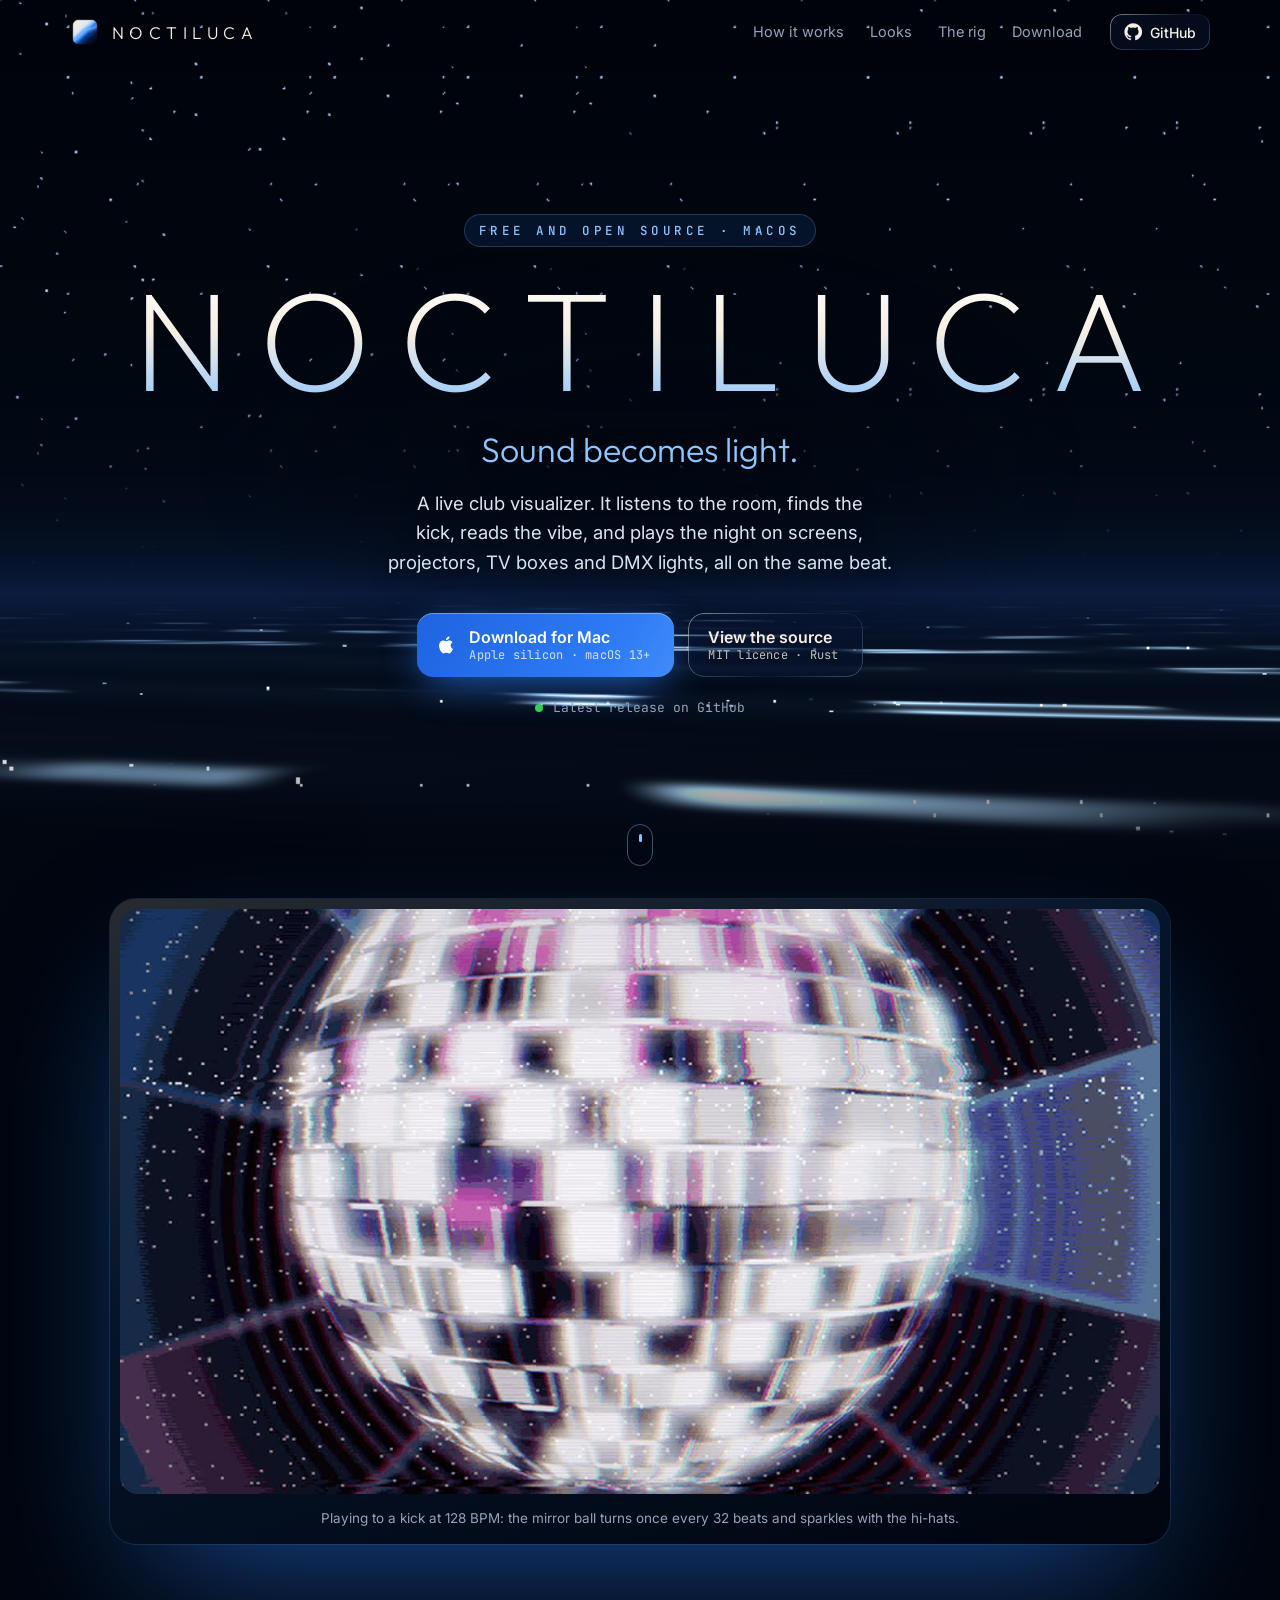
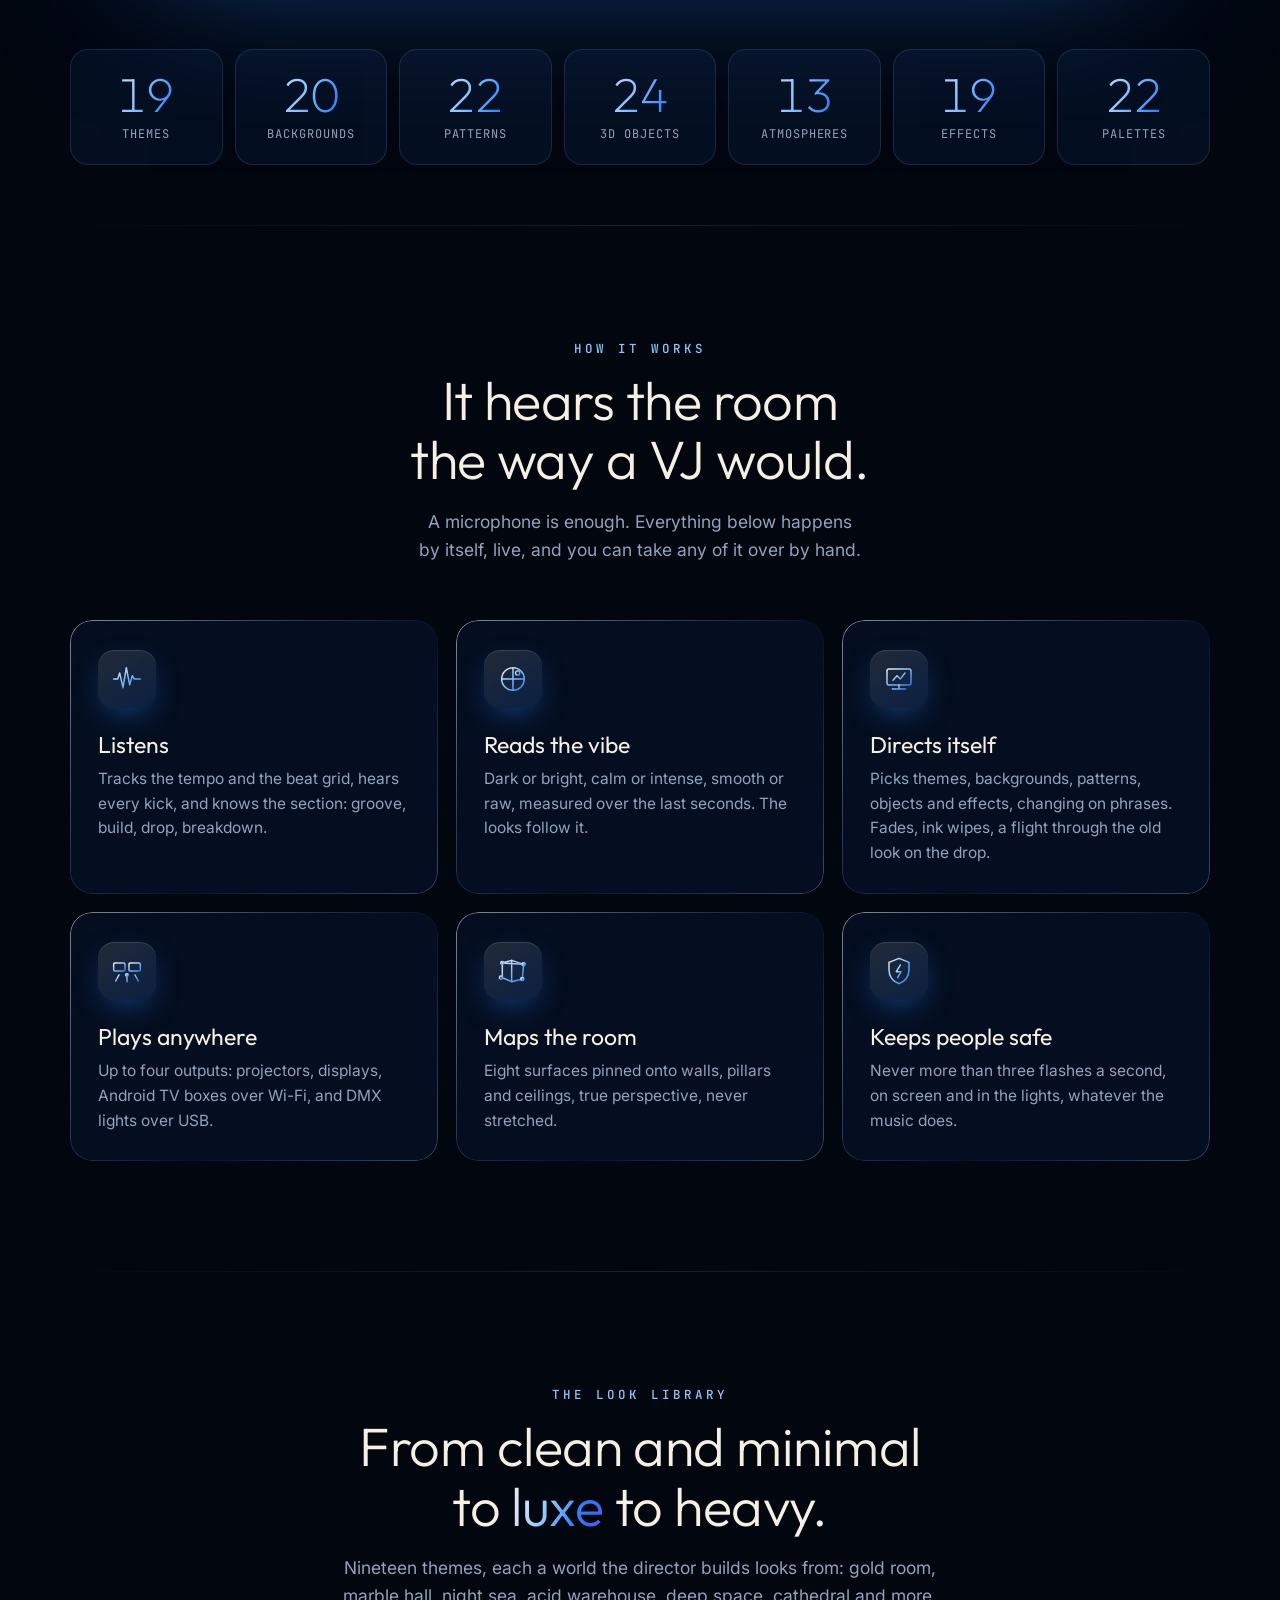
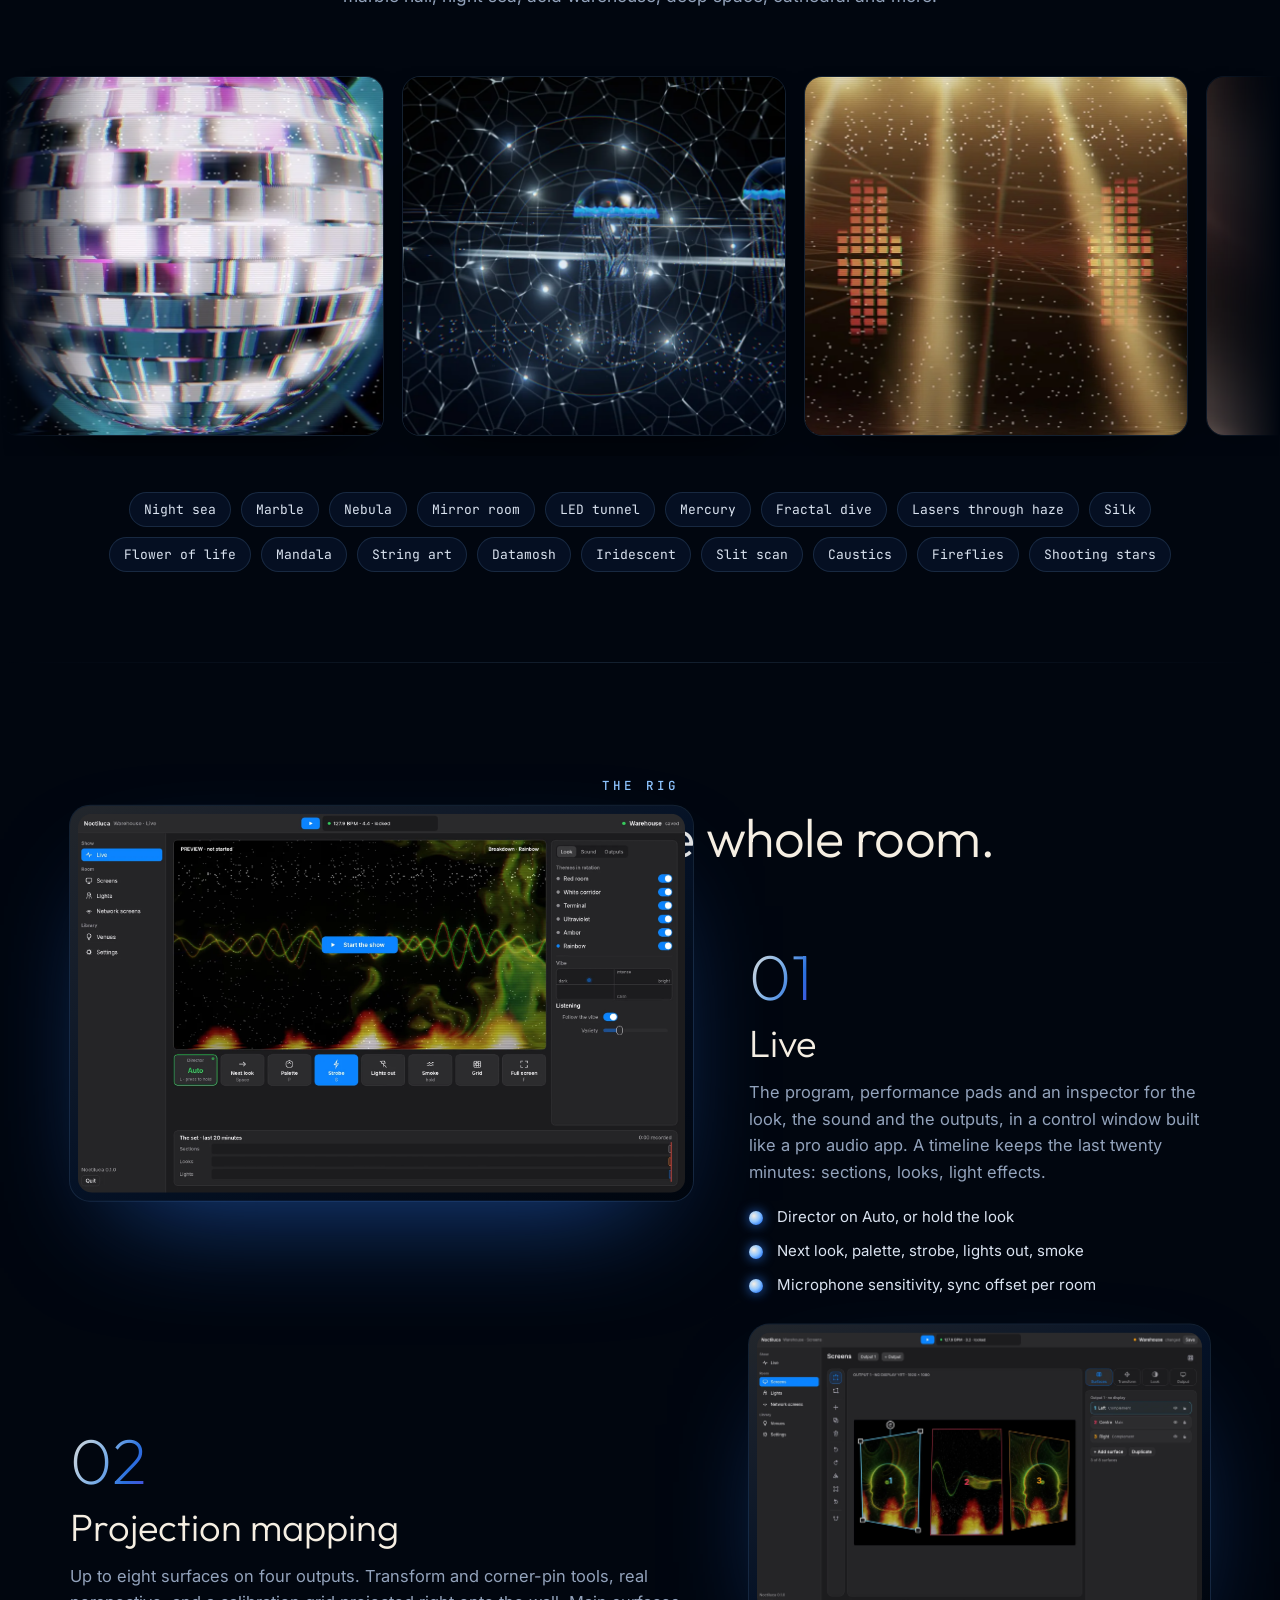
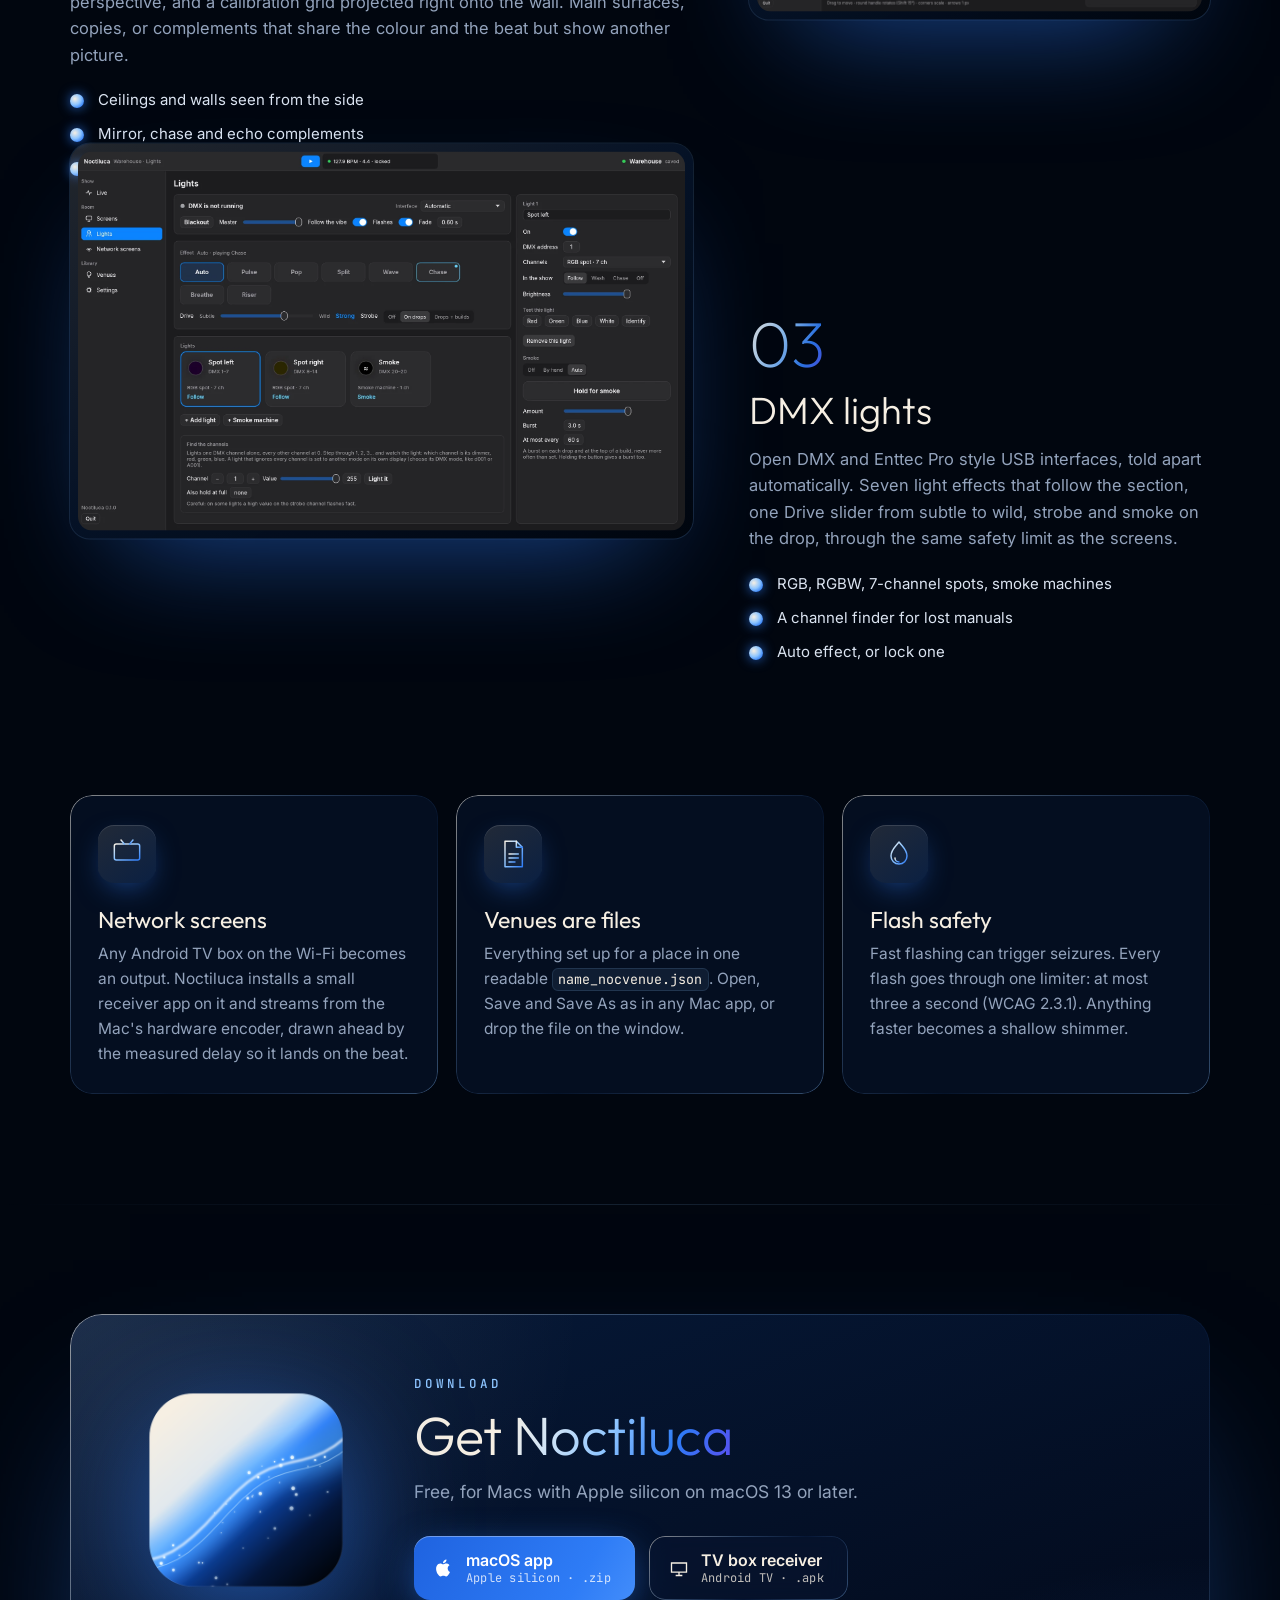
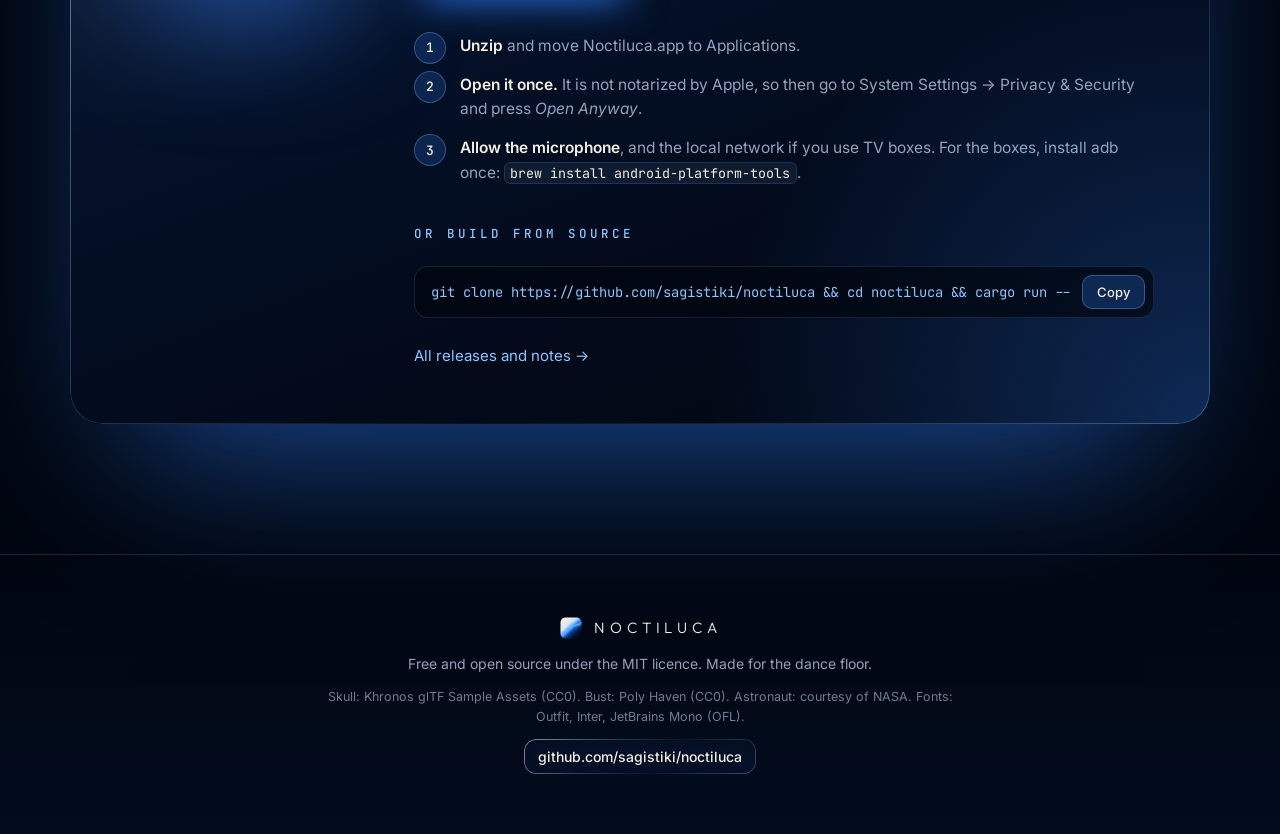
==== site/index.html @ 06d35503 "The website: sagistiki.github.io/noctiluca A one-page site in site/, published to GitHub Pages by a " ====
<!doctype html>
<html lang="en">
<head>
<meta charset="utf-8">
<meta name="viewport" content="width=device-width, initial-scale=1, viewport-fit=cover">
<title>Noctiluca · a live club visualizer for macOS</title>
<meta name="description" content="Noctiluca listens to the room, finds the kick, reads the vibe and plays the night on screens, projectors, Android TV boxes and DMX lights, in sync. Free and open source for macOS.">
<meta name="theme-color" content="#01060F">
<meta property="og:title" content="Noctiluca · Sound becomes light">
<meta property="og:description" content="A live club visualizer for macOS: screens, projectors, TV boxes and DMX lights, in sync with the music. Free and open source.">
<meta property="og:image" content="https://sagistiki.github.io/noctiluca/assets/img/og.jpg">
<meta property="og:type" content="website">
<meta name="twitter:card" content="summary_large_image">
<link rel="icon" type="image/png" sizes="32x32" href="assets/img/icon-32.png">
<link rel="apple-touch-icon" href="assets/img/icon-180.png">
<link rel="preconnect" href="https://fonts.googleapis.com">
<link rel="preconnect" href="https://fonts.gstatic.com" crossorigin>
<link rel="stylesheet" href="https://fonts.googleapis.com/css2?family=Outfit:wght@200;300;400;500&family=Inter:wght@400;500;600&family=JetBrains+Mono:wght@400;500&display=swap">
<link rel="stylesheet" href="style.css">
<script>document.documentElement.classList.add('js')</script>
</head>
<body>

<svg width="0" height="0" style="position:absolute" aria-hidden="true">
  <defs>
    <linearGradient id="ig" x1="0" y1="0" x2="1" y2="1">
      <stop offset="0" stop-color="#F6EFE3"/>
      <stop offset=".45" stop-color="#8EC5FF"/>
      <stop offset="1" stop-color="#2E7CF6"/>
    </linearGradient>
  </defs>
</svg>

<div class="progress" aria-hidden="true"><span></span></div>

<header class="nav">
  <div class="nav-in">
    <a class="brand" href="#top" aria-label="Noctiluca, back to top">
      <img src="assets/img/icon-180.png" alt="" width="30" height="30">
      <span>NOCTILUCA</span>
    </a>
    <nav class="links" aria-label="Sections">
      <a href="#listens">How it works</a>
      <a href="#looks">Looks</a>
      <a href="#rig">The rig</a>
      <a href="#download">Download</a>
    </nav>
    <a class="btn btn-ghost btn-sm gh" href="https://github.com/sagistiki/noctiluca" rel="noopener">
      <svg viewBox="0 0 24 24" width="18" height="18" aria-hidden="true"><path fill="currentColor" d="M12 .5a11.5 11.5 0 0 0-3.64 22.41c.58.1.79-.25.79-.56v-2c-3.2.7-3.88-1.37-3.88-1.37-.53-1.33-1.28-1.69-1.28-1.69-1.05-.71.08-.7.08-.7 1.16.08 1.77 1.19 1.77 1.19 1.03 1.77 2.7 1.26 3.36.96.1-.75.4-1.26.73-1.55-2.55-.29-5.24-1.28-5.24-5.69 0-1.26.45-2.29 1.19-3.09-.12-.29-.52-1.46.11-3.05 0 0 .97-.31 3.17 1.18a11 11 0 0 1 5.77 0c2.2-1.49 3.17-1.18 3.17-1.18.63 1.59.23 2.76.11 3.05.74.8 1.19 1.83 1.19 3.09 0 4.42-2.69 5.39-5.26 5.68.41.36.78 1.06.78 2.14v3.17c0 .31.21.67.8.56A11.5 11.5 0 0 0 12 .5Z"/></svg>
      <span>GitHub</span>
      <span class="stars" data-stars hidden></span>
    </a>
  </div>
</header>

<main id="top">

  <!-- Hero: the night sea, drawn live -->
  <section class="hero">
    <canvas class="sea" aria-hidden="true"></canvas>
    <div class="hero-glow" aria-hidden="true"></div>
    <div class="wrap hero-in">
      <p class="eyebrow" data-reveal>Free and open source · macOS</p>
      <h1 class="wordmark" data-reveal style="--d:.08s">NOCTILUCA</h1>
      <p class="tagline" data-reveal style="--d:.16s">Sound becomes light.</p>
      <p class="lede" data-reveal style="--d:.24s">A live club visualizer. It listens to the room, finds the kick, reads the vibe, and plays the night on screens, projectors, TV boxes and DMX lights, all on the same beat.</p>
      <div class="cta" data-reveal style="--d:.32s">
        <a class="btn btn-primary btn-lg" data-asset="macos" href="https://github.com/sagistiki/noctiluca/releases/latest">
          <svg viewBox="0 0 24 24" width="20" height="20" aria-hidden="true"><path fill="currentColor" d="M16.4 12.6c0-2.6 2.1-3.8 2.2-3.9-1.2-1.8-3.1-2-3.7-2-1.6-.2-3.1.9-3.9.9s-2.1-.9-3.4-.9c-1.7 0-3.3 1-4.2 2.6-1.8 3.1-.5 7.7 1.3 10.2.9 1.2 1.9 2.6 3.2 2.6 1.3-.1 1.8-.8 3.3-.8s2 .8 3.4.8c1.4 0 2.3-1.3 3.1-2.5 1-1.4 1.4-2.8 1.4-2.9 0 0-2.7-1-2.7-4.1ZM13.9 4.9c.7-.9 1.2-2 1-3.2-1 0-2.3.7-3 1.5-.7.8-1.2 2-1.1 3.1 1.2.1 2.3-.6 3.1-1.4Z"/></svg>
          <span class="btn-text"><b>Download for Mac</b><small data-asset-meta="macos">Apple silicon · macOS 13+</small></span>
        </a>
        <a class="btn btn-ghost btn-lg" href="https://github.com/sagistiki/noctiluca" rel="noopener">
          <span class="btn-text"><b>View the source</b><small>MIT licence · Rust</small></span>
        </a>
      </div>
      <p class="release-line" data-reveal style="--d:.4s"><span class="dot"></span><span data-release>Latest release</span></p>
    </div>
    <a class="scroll-cue" href="#show" aria-label="Scroll down"><span></span></a>
  </section>

  <!-- The show, playing -->
  <section id="show" class="showcase">
    <div class="wrap">
      <figure class="screen" data-reveal data-parallax="-0.04">
        <video src="assets/video/show.mp4" poster="assets/video/show-poster.jpg" autoplay muted loop playsinline preload="metadata" aria-label="Noctiluca playing: a mirror ball turning to the music"></video>
        <figcaption>Playing to a kick at 128 BPM: the mirror ball turns once every 32 beats and sparkles with the hi-hats.</figcaption>
      </figure>
      <ul class="stats" aria-label="The look library">
        <li data-reveal><b data-count="19">19</b><span>themes</span></li>
        <li data-reveal style="--d:.05s"><b data-count="20">20</b><span>backgrounds</span></li>
        <li data-reveal style="--d:.1s"><b data-count="22">22</b><span>patterns</span></li>
        <li data-reveal style="--d:.15s"><b data-count="24">24</b><span>3D objects</span></li>
        <li data-reveal style="--d:.2s"><b data-count="13">13</b><span>atmospheres</span></li>
        <li data-reveal style="--d:.25s"><b data-count="19">19</b><span>effects</span></li>
        <li data-reveal style="--d:.3s"><b data-count="22">22</b><span>palettes</span></li>
      </ul>
    </div>
  </section>

  <!-- How it works -->
  <section id="listens" class="section">
    <div class="wrap">
      <header class="head" data-reveal>
        <p class="kicker">How it works</p>
        <h2>It hears the room the way a VJ would.</h2>
        <p class="sub">A microphone is enough. Everything below happens by itself, live, and you can take any of it over by hand.</p>
      </header>
      <div class="cards">
        <article class="card" data-reveal>
          <div class="ic"><svg viewBox="0 0 48 48" aria-hidden="true"><path d="M4 24h6l3-9 5 22 5-30 5 26 4-14 3 5h9"/></svg></div>
          <h3>Listens</h3>
          <p>Tracks the tempo and the beat grid, hears every kick, and knows the section: groove, build, drop, breakdown.</p>
        </article>
        <article class="card" data-reveal style="--d:.06s">
          <div class="ic"><svg viewBox="0 0 48 48" aria-hidden="true"><circle cx="24" cy="24" r="17"/><path d="M24 7v34M7 24h34"/><circle cx="31" cy="15" r="3.2"/></svg></div>
          <h3>Reads the vibe</h3>
          <p>Dark or bright, calm or intense, smooth or raw, measured over the last seconds. The looks follow it.</p>
        </article>
        <article class="card" data-reveal style="--d:.12s">
          <div class="ic"><svg viewBox="0 0 48 48" aria-hidden="true"><rect x="6" y="9" width="36" height="24" rx="3"/><path d="M14 39h20M24 33v6"/><path d="M15 26l6-7 5 5 7-9"/></svg></div>
          <h3>Directs itself</h3>
          <p>Picks themes, backgrounds, patterns, objects and effects, changing on phrases. Fades, ink wipes, a flight through the old look on the drop.</p>
        </article>
        <article class="card" data-reveal style="--d:.18s">
          <div class="ic"><svg viewBox="0 0 48 48" aria-hidden="true"><rect x="4" y="12" width="17" height="12" rx="2"/><rect x="27" y="12" width="17" height="12" rx="2"/><path d="M12 30l-5 9M36 30l5 9M24 30v10"/><circle cx="24" cy="30" r="2"/></svg></div>
          <h3>Plays anywhere</h3>
          <p>Up to four outputs: projectors, displays, Android TV boxes over Wi-Fi, and DMX lights over USB.</p>
        </article>
        <article class="card" data-reveal style="--d:.24s">
          <div class="ic"><svg viewBox="0 0 48 48" aria-hidden="true"><path d="M8 12l14-4 18 6-2 22-16 4-14-6z"/><path d="M22 8l0 32M8 12l30 2"/><circle cx="8" cy="12" r="2.4"/><circle cx="40" cy="14" r="2.4"/><circle cx="38" cy="36" r="2.4"/><circle cx="6" cy="34" r="2.4"/></svg></div>
          <h3>Maps the room</h3>
          <p>Eight surfaces pinned onto walls, pillars and ceilings, true perspective, never stretched.</p>
        </article>
        <article class="card" data-reveal style="--d:.3s">
          <div class="ic"><svg viewBox="0 0 48 48" aria-hidden="true"><path d="M24 5l15 6v11c0 10-6.5 17.5-15 21-8.5-3.5-15-11-15-21V11z"/><path d="M26 15l-6 10h7l-5 9"/></svg></div>
          <h3>Keeps people safe</h3>
          <p>Never more than three flashes a second, on screen and in the lights, whatever the music does.</p>
        </article>
      </div>
    </div>
  </section>

  <!-- Looks -->
  <section id="looks" class="section looks">
    <div class="wrap">
      <header class="head" data-reveal>
        <p class="kicker">The look library</p>
        <h2>From clean and minimal to <span class="grad">luxe</span> to heavy.</h2>
        <p class="sub">Nineteen themes, each a world the director builds looks from: gold room, marble hall, night sea, acid warehouse, deep space, cathedral and more.</p>
      </header>
    </div>
    <div class="marquee" aria-label="Looks from the show">
      <div class="track">
        <img src="assets/img/look1.webp" alt="A chrome mirror ball in a cyan tunnel" loading="lazy" width="640" height="360">
        <img src="assets/img/obj-jellyfish.webp" alt="Glass jellyfish over a glowing night sea" loading="lazy" width="640" height="360">
        <img src="assets/img/look2.webp" alt="Amber beams over a laser grid" loading="lazy" width="640" height="360">
        <img src="assets/img/obj-rose.webp" alt="A chrome rose on silk" loading="lazy" width="640" height="360">
        <img src="assets/img/look5.webp" alt="A violet corridor in a lightning storm" loading="lazy" width="640" height="360">
        <img src="assets/img/obj-bust.webp" alt="A classical bust on black marble" loading="lazy" width="640" height="360">
        <img src="assets/img/look3.webp" alt="Red shards in liquid" loading="lazy" width="640" height="360">
        <img src="assets/img/obj-diamond.webp" alt="Diamonds orbiting a large one" loading="lazy" width="640" height="360">
        <img src="assets/img/look6.webp" alt="A golden knot over fire" loading="lazy" width="640" height="360">
        <img src="assets/img/obj-astronaut.webp" alt="An astronaut floating in a nebula" loading="lazy" width="640" height="360">
        <img src="assets/img/look4.webp" alt="Glass spheres over pale rings" loading="lazy" width="640" height="360">
        <img src="assets/img/obj-cubes.webp" alt="A swarm of chrome cubes over an LED tunnel" loading="lazy" width="640" height="360">
      </div>
    </div>
    <div class="wrap">
      <div class="chips" data-reveal>
        <span>Night sea</span><span>Marble</span><span>Nebula</span><span>Mirror room</span><span>LED tunnel</span><span>Mercury</span><span>Fractal dive</span><span>Lasers through haze</span><span>Silk</span><span>Flower of life</span><span>Mandala</span><span>String art</span><span>Datamosh</span><span>Iridescent</span><span>Slit scan</span><span>Caustics</span><span>Fireflies</span><span>Shooting stars</span>
      </div>
    </div>
  </section>

  <!-- The rig -->
  <section id="rig" class="section">
    <div class="wrap">
      <header class="head" data-reveal>
        <p class="kicker">The rig</p>
        <h2>One Mac runs the whole room.</h2>
      </header>

      <div class="feature" data-reveal>
        <div class="feature-media" data-parallax="-0.03"><img src="assets/img/app-live.webp" alt="The Live page: program, pads, inspector and the set's timeline" loading="lazy" width="1800" height="1125"></div>
        <div class="feature-text">
          <span class="num">01</span>
          <h3>Live</h3>
          <p>The program, performance pads and an inspector for the look, the sound and the outputs, in a control window built like a pro audio app. A timeline keeps the last twenty minutes: sections, looks, light effects.</p>
          <ul class="ticks"><li>Director on Auto, or hold the look</li><li>Next look, palette, strobe, lights out, smoke</li><li>Microphone sensitivity, sync offset per room</li></ul>
        </div>
      </div>

      <div class="feature flip" data-reveal>
        <div class="feature-media" data-parallax="-0.03"><img src="assets/img/app-screens.webp" alt="Three keystoned surfaces on one projector" loading="lazy" width="1800" height="1125"></div>
        <div class="feature-text">
          <span class="num">02</span>
          <h3>Projection mapping</h3>
          <p>Up to eight surfaces on four outputs. Transform and corner-pin tools, real perspective, and a calibration grid projected right onto the wall. Main surfaces, copies, or complements that share the colour and the beat but show another picture.</p>
          <ul class="ticks"><li>Ceilings and walls seen from the side</li><li>Mirror, chase and echo complements</li><li>Live mapping on the wall itself</li></ul>
        </div>
      </div>

      <div class="feature" data-reveal>
        <div class="feature-media" data-parallax="-0.03"><img src="assets/img/app-lights.webp" alt="The Lights page: interface, effects, Drive, lights and smoke" loading="lazy" width="1800" height="1125"></div>
        <div class="feature-text">
          <span class="num">03</span>
          <h3>DMX lights</h3>
          <p>Open DMX and Enttec Pro style USB interfaces, told apart automatically. Seven light effects that follow the section, one Drive slider from subtle to wild, strobe and smoke on the drop, through the same safety limit as the screens.</p>
          <ul class="ticks"><li>RGB, RGBW, 7-channel spots, smoke machines</li><li>A channel finder for lost manuals</li><li>Auto effect, or lock one</li></ul>
        </div>
      </div>

      <div class="bento">
        <article class="tile" data-reveal>
          <div class="ic"><svg viewBox="0 0 48 48" aria-hidden="true"><rect x="5" y="9" width="38" height="24" rx="3"/><path d="M17 39h14"/><path d="M33 3l-5 6M15 3l5 6"/></svg></div>
          <h3>Network screens</h3>
          <p>Any Android TV box on the Wi-Fi becomes an output. Noctiluca installs a small receiver app on it and streams from the Mac's hardware encoder, drawn ahead by the measured delay so it lands on the beat.</p>
        </article>
        <article class="tile" data-reveal style="--d:.08s">
          <div class="ic"><svg viewBox="0 0 48 48" aria-hidden="true"><path d="M12 5h17l9 9v29H12z"/><path d="M29 5v9h9"/><path d="M18 24h14M18 30h14M18 36h9"/></svg></div>
          <h3>Venues are files</h3>
          <p>Everything set up for a place in one readable <code>name_nocvenue.json</code>. Open, Save and Save As as in any Mac app, or drop the file on the window.</p>
        </article>
        <article class="tile" data-reveal style="--d:.16s">
          <div class="ic"><svg viewBox="0 0 48 48" aria-hidden="true"><path d="M24 6c-6 8-12 12-12 21a12 12 0 0 0 24 0c0-9-6-13-12-21z"/><path d="M18 30a6 6 0 0 0 6 6"/></svg></div>
          <h3>Flash safety</h3>
          <p>Fast flashing can trigger seizures. Every flash goes through one limiter: at most three a second (WCAG 2.3.1). Anything faster becomes a shallow shimmer.</p>
        </article>
      </div>
    </div>
  </section>

  <!-- Download -->
  <section id="download" class="section download">
    <div class="wrap">
      <div class="dl" data-reveal>
        <div class="dl-art" aria-hidden="true"><img src="assets/img/icon-512.png" alt="" width="200" height="200"></div>
        <div class="dl-body">
          <p class="kicker">Download</p>
          <h2>Get <span class="grad">Noctiluca</span> <span data-version></span></h2>
          <p class="sub" data-release-date>Free, for Macs with Apple silicon on macOS 13 or later.</p>
          <div class="dl-buttons">
            <a class="btn btn-primary btn-lg" data-asset="macos" href="https://github.com/sagistiki/noctiluca/releases/latest">
              <svg viewBox="0 0 24 24" width="20" height="20" aria-hidden="true"><path fill="currentColor" d="M16.4 12.6c0-2.6 2.1-3.8 2.2-3.9-1.2-1.8-3.1-2-3.7-2-1.6-.2-3.1.9-3.9.9s-2.1-.9-3.4-.9c-1.7 0-3.3 1-4.2 2.6-1.8 3.1-.5 7.7 1.3 10.2.9 1.2 1.9 2.6 3.2 2.6 1.3-.1 1.8-.8 3.3-.8s2 .8 3.4.8c1.4 0 2.3-1.3 3.1-2.5 1-1.4 1.4-2.8 1.4-2.9 0 0-2.7-1-2.7-4.1ZM13.9 4.9c.7-.9 1.2-2 1-3.2-1 0-2.3.7-3 1.5-.7.8-1.2 2-1.1 3.1 1.2.1 2.3-.6 3.1-1.4Z"/></svg>
              <span class="btn-text"><b>macOS app</b><small data-asset-meta="macos">Apple silicon · .zip</small></span>
            </a>
            <a class="btn btn-ghost btn-lg" data-asset="apk" href="https://github.com/sagistiki/noctiluca/releases/latest">
              <svg viewBox="0 0 24 24" width="20" height="20" aria-hidden="true"><path fill="none" stroke="currentColor" stroke-width="1.6" d="M3 6h18v11H3zM8 21h8M12 17v4"/></svg>
              <span class="btn-text"><b>TV box receiver</b><small data-asset-meta="apk">Android TV · .apk</small></span>
            </a>
          </div>
          <ol class="steps">
            <li><b>Unzip</b> and move Noctiluca.app to Applications.</li>
            <li><b>Open it once.</b> It is not notarized by Apple, so then go to System Settings → Privacy &amp; Security and press <em>Open Anyway</em>.</li>
            <li><b>Allow the microphone</b>, and the local network if you use TV boxes. For the boxes, install adb once: <code>brew install android-platform-tools</code>.</li>
          </ol>
          <div class="build">
            <span class="kicker">Or build from source</span>
            <div class="code"><code id="src">git clone https://github.com/sagistiki/noctiluca &amp;&amp; cd noctiluca &amp;&amp; cargo run --release</code><button class="copy" type="button" data-copy="#src" aria-label="Copy the command">Copy</button></div>
          </div>
          <p class="more"><a href="https://github.com/sagistiki/noctiluca/releases">All releases and notes →</a></p>
        </div>
      </div>
    </div>
  </section>
</main>

<footer class="foot">
  <div class="wrap foot-in">
    <div class="foot-brand"><img src="assets/img/icon-180.png" alt="" width="26" height="26"><span>NOCTILUCA</span></div>
    <p>Free and open source under the MIT licence. Made for the dance floor.</p>
    <p class="fine">Skull: Khronos glTF Sample Assets (CC0). Bust: Poly Haven (CC0). Astronaut: courtesy of NASA. Fonts: Outfit, Inter, JetBrains Mono (OFL).</p>
    <a class="btn btn-ghost btn-sm" href="https://github.com/sagistiki/noctiluca" rel="noopener">github.com/sagistiki/noctiluca</a>
  </div>
</footer>

<script src="sea.js" defer></script>
<script src="main.js" defer></script>
</body>
</html>
---- site/style.css ----
/* Noctiluca's site. The brand: the night sea, sand, and the blue light of
   plankton where the wave breaks (the app icon, "Shoreline"). One dark
   look on purpose, like the app and the club. */

:root {
  color-scheme: dark;
  --night: #01060f;
  --deep: #030c1f;
  --sea: #0b3b8f;
  --glow: #2e7cf6;
  --foam: #8ec5ff;
  --sand: #f6efe3;
  --text: #dbe4f1;
  --muted: #93a3bc;
  --line: rgba(142, 197, 255, 0.14);
  --card: rgba(8, 22, 48, 0.55);
  --grad: linear-gradient(115deg, #f6efe3 0%, #cfe3f6 22%, #8ec5ff 45%, #2e7cf6 72%, #5b4cf0 100%);
  --edge: linear-gradient(135deg, rgba(246, 239, 227, 0.55), rgba(142, 197, 255, 0.25) 35%, rgba(46, 124, 246, 0.05) 60%, rgba(142, 197, 255, 0.35));
  --display: "Outfit", "Avenir Next", "Helvetica Neue", sans-serif;
  --body: "Inter", system-ui, -apple-system, sans-serif;
  --mono: "JetBrains Mono", ui-monospace, Menlo, monospace;
  --radius: 22px;
  --gutter: max(20px, env(safe-area-inset-left, 0px));
}

* { box-sizing: border-box; }
html { scroll-behavior: smooth; scroll-padding-top: 84px; }
body {
  margin: 0;
  background: var(--night);
  color: var(--text);
  font: 16px/1.6 var(--body);
  -webkit-font-smoothing: antialiased;
  overflow-x: hidden;
}
img, video { max-width: 100%; display: block; }
a { color: var(--foam); text-decoration: none; }
a:hover { color: var(--sand); }
code { font-family: var(--mono); font-size: 0.86em; background: rgba(142, 197, 255, 0.08); border: 1px solid var(--line); padding: 0.1em 0.4em; border-radius: 6px; color: var(--sand); }
:focus-visible { outline: 2px solid var(--foam); outline-offset: 3px; border-radius: 8px; }

.wrap { max-width: 1180px; margin: 0 auto; padding-left: var(--gutter); padding-right: max(20px, env(safe-area-inset-right, 0px)); }
.grad { background: var(--grad); -webkit-background-clip: text; background-clip: text; color: transparent; }

/* ---------- reveal on scroll (only when the script runs) ---------- */
.js [data-reveal] { opacity: 0; transform: translateY(28px); filter: blur(6px); transition: opacity 0.9s cubic-bezier(.2,.7,.2,1) var(--d, 0s), transform 0.9s cubic-bezier(.2,.7,.2,1) var(--d, 0s), filter 0.9s ease var(--d, 0s); }
.js [data-reveal].in { opacity: 1; transform: none; filter: none; }
/* The hero comes in on load by itself, without waiting for any script. */
.js .hero [data-reveal] { opacity: 1; transform: none; filter: none; transition: none; animation: rise 1s cubic-bezier(.2,.7,.2,1) var(--d, 0s) both; }
@keyframes rise { from { opacity: 0; transform: translateY(24px); filter: blur(6px); } to { opacity: 1; transform: none; filter: none; } }

/* ---------- progress and navigation ---------- */
.progress { position: fixed; inset: 0 0 auto; height: 2px; z-index: 60; pointer-events: none; }
.progress span { display: block; height: 100%; width: 100%; transform-origin: 0 50%; transform: scaleX(var(--p, 0)); background: var(--grad); box-shadow: 0 0 12px rgba(46, 124, 246, 0.8); }

.nav { position: fixed; inset: 0 0 auto; z-index: 50; padding-top: env(safe-area-inset-top, 0px); transition: background 0.4s, border-color 0.4s, backdrop-filter 0.4s; border-bottom: 1px solid transparent; }
.nav.scrolled { background: rgba(1, 6, 15, 0.72); backdrop-filter: blur(18px) saturate(140%); -webkit-backdrop-filter: blur(18px) saturate(140%); border-color: var(--line); }
.nav-in { max-width: 1180px; margin: 0 auto; padding: 14px max(20px, env(safe-area-inset-right, 0px)) 14px var(--gutter); display: flex; align-items: center; gap: 28px; }
.brand { display: flex; align-items: center; gap: 12px; color: var(--sand); font: 300 17px var(--display); letter-spacing: 0.32em; }
.brand img { border-radius: 8px; }
.links { display: flex; gap: 26px; margin-left: auto; font-size: 14.5px; }
.links a { color: var(--muted); position: relative; }
.links a::after { content: ""; position: absolute; left: 0; right: 0; bottom: -6px; height: 1px; background: var(--grad); transform: scaleX(0); transition: transform 0.35s; }
.links a:hover { color: var(--sand); }
.links a:hover::after { transform: scaleX(1); }
.stars { font: 500 12px var(--mono); color: var(--foam); padding: 2px 8px; border-radius: 99px; background: rgba(142, 197, 255, 0.12); }

/* ---------- buttons ---------- */
.btn { position: relative; display: inline-flex; align-items: center; gap: 12px; border-radius: 16px; color: var(--sand); font: 500 15px var(--body); cursor: pointer; isolation: isolate; transition: transform 0.25s, box-shadow 0.35s; }
.btn:hover { color: #fff; transform: translateY(-2px); }
.btn-sm { padding: 9px 14px; border-radius: 12px; font-size: 14px; gap: 8px; }
.btn-lg { padding: 14px 24px 14px 20px; min-height: 60px; }
.btn-text { display: flex; flex-direction: column; line-height: 1.25; text-align: left; }
.btn-text b { font-weight: 600; font-size: 16px; }
.btn-text small { font: 400 12px var(--mono); opacity: 0.78; letter-spacing: 0.02em; }
/* Primary: the glowing wave, with light running across it. */
.btn-primary { background: linear-gradient(120deg, #1f63e0, #2e7cf6 40%, #5aa0ff 70%, #2e7cf6); background-size: 200% 100%; box-shadow: 0 10px 40px -10px rgba(46, 124, 246, 0.9), inset 0 1px 0 rgba(255, 255, 255, 0.35); color: #fff; overflow: hidden; animation: tide 6s ease-in-out infinite; }
.btn-primary::before { content: ""; position: absolute; inset: 0; background: linear-gradient(105deg, transparent 30%, rgba(255, 255, 255, 0.45) 50%, transparent 70%); transform: translateX(-120%); transition: transform 0.9s; z-index: -1; }
.btn-primary:hover::before { transform: translateX(120%); }
.btn-primary:hover { box-shadow: 0 16px 60px -10px rgba(46, 124, 246, 1), inset 0 1px 0 rgba(255, 255, 255, 0.45); }
@keyframes tide { 0%, 100% { background-position: 0% 50%; } 50% { background-position: 100% 50%; } }
/* Ghost: glass with a gradient edge. */
.btn-ghost { background: rgba(10, 24, 52, 0.45); backdrop-filter: blur(10px); -webkit-backdrop-filter: blur(10px); }
.btn-ghost::after { content: ""; position: absolute; inset: 0; border-radius: inherit; padding: 1px; background: var(--edge); -webkit-mask: linear-gradient(#000 0 0) content-box, linear-gradient(#000 0 0); -webkit-mask-composite: xor; mask-composite: exclude; pointer-events: none; }
.btn-ghost:hover { box-shadow: 0 10px 40px -14px rgba(142, 197, 255, 0.6); }

/* ---------- hero ---------- */
.hero { position: relative; min-height: 100svh; display: grid; align-items: center; overflow: hidden; padding: 120px 0 90px; }
.sea { position: absolute; inset: 0; width: 100%; height: 100%; background: radial-gradient(120% 80% at 70% 110%, #0b3b8f 0%, #04163a 40%, var(--night) 75%); }
.hero-glow { position: absolute; inset: auto -10% -30% -10%; height: 60%; background: radial-gradient(50% 60% at 50% 100%, rgba(46, 124, 246, 0.35), transparent 70%); pointer-events: none; }
.hero::after { content: ""; position: absolute; inset: auto 0 0; height: 160px; background: linear-gradient(transparent, var(--night)); pointer-events: none; }
.hero-in { position: relative; z-index: 2; text-align: center; display: flex; flex-direction: column; align-items: center; }
.hero-in::before { content: ""; position: absolute; inset: -12% -6%; z-index: -1; background: radial-gradient(50% 50% at 50% 50%, rgba(1, 6, 15, 0.55), transparent 75%); pointer-events: none; }
.lede, .tagline { text-shadow: 0 2px 18px rgba(1, 6, 15, 0.9); }
.eyebrow { font: 500 12.5px var(--mono); letter-spacing: 0.28em; text-transform: uppercase; color: var(--foam); margin: 0 0 22px; padding: 7px 14px; border-radius: 99px; background: rgba(46, 124, 246, 0.12); border: 1px solid rgba(142, 197, 255, 0.22); }
.wordmark { margin: 0; font: 200 clamp(46px, 11vw, 148px)/1 var(--display); letter-spacing: 0.2em; margin-right: -0.2em; background: linear-gradient(180deg, #fff 0%, #f6efe3 45%, #8ec5ff 100%); -webkit-background-clip: text; background-clip: text; color: transparent; filter: drop-shadow(0 0 40px rgba(46, 124, 246, 0.45)); }
.tagline { margin: 18px 0 0; font: 300 clamp(22px, 3.2vw, 34px) var(--display); color: var(--foam); }
.lede { max-width: 640px; margin: 18px auto 0; color: var(--text); font-size: clamp(16px, 1.6vw, 18.5px); opacity: 0.9; text-wrap: balance; }
.cta { display: flex; gap: 14px; flex-wrap: wrap; justify-content: center; margin-top: 36px; }
.release-line { margin: 22px 0 0; display: flex; align-items: center; gap: 10px; font: 400 13px var(--mono); color: var(--muted); }
.dot { width: 8px; height: 8px; border-radius: 50%; background: #30d158; box-shadow: 0 0 0 0 rgba(48, 209, 88, 0.7); animation: ping 2.4s infinite; }
@keyframes ping { 0% { box-shadow: 0 0 0 0 rgba(48, 209, 88, 0.6); } 80%, 100% { box-shadow: 0 0 0 10px rgba(48, 209, 88, 0); } }
.scroll-cue { position: absolute; z-index: 2; left: 50%; bottom: 34px; width: 26px; height: 42px; margin-left: -13px; border: 1.5px solid rgba(142, 197, 255, 0.4); border-radius: 14px; }
.scroll-cue span { position: absolute; left: 50%; top: 9px; width: 3px; height: 8px; margin-left: -1.5px; border-radius: 2px; background: var(--foam); animation: cue 1.8s infinite; }
@keyframes cue { 0% { transform: translateY(0); opacity: 1; } 70% { transform: translateY(14px); opacity: 0; } 100% { opacity: 0; } }

/* ---------- showcase ---------- */
.showcase { position: relative; padding: 40px 0 60px; }
.screen { position: relative; margin: 0 auto; max-width: 1060px; border-radius: 26px; padding: 10px; background: linear-gradient(160deg, rgba(246, 239, 227, 0.16), rgba(46, 124, 246, 0.12) 40%, rgba(1, 6, 15, 0.4)); box-shadow: 0 60px 140px -40px rgba(46, 124, 246, 0.55), 0 0 0 1px var(--line); }
.screen video { width: 100%; aspect-ratio: 16 / 9; object-fit: cover; border-radius: 18px; background: #000; }
.screen figcaption { text-align: center; color: var(--muted); font-size: 13.5px; padding: 14px 10px 4px; }
.stats { list-style: none; margin: 64px 0 0; padding: 0; display: grid; grid-template-columns: repeat(7, minmax(0, 1fr)); gap: 12px; }
.stats li { text-align: center; padding: 18px 6px; border-radius: 18px; background: var(--card); border: 1px solid var(--line); }
.stats b { display: block; font: 200 clamp(32px, 4vw, 48px)/1.1 var(--display); background: var(--grad); -webkit-background-clip: text; background-clip: text; color: transparent; font-variant-numeric: tabular-nums; }
.stats span { font: 400 12px var(--mono); letter-spacing: 0.08em; text-transform: uppercase; color: var(--muted); }

/* ---------- sections ---------- */
.section { position: relative; padding: 110px 0; }
.section::before { content: ""; position: absolute; inset: 0 0 auto; height: 1px; background: linear-gradient(90deg, transparent, var(--line), transparent); }
.head { max-width: 760px; margin: 0 auto 56px; text-align: center; }
.kicker { font: 500 12.5px var(--mono); letter-spacing: 0.24em; text-transform: uppercase; color: var(--foam); margin: 0 0 14px; display: inline-block; }
h2 { margin: 0; font: 300 clamp(32px, 4.6vw, 54px)/1.1 var(--display); color: var(--sand); text-wrap: balance; letter-spacing: -0.01em; }
.sub { color: var(--muted); font-size: 17.5px; margin: 18px auto 0; max-width: 640px; text-wrap: balance; }

/* ---------- cards with a gradient edge and a light that follows the mouse ---------- */
.cards { display: grid; grid-template-columns: repeat(3, minmax(0, 1fr)); gap: 18px; }
.card, .tile { position: relative; padding: 30px 28px 28px; border-radius: var(--radius); background: var(--card); backdrop-filter: blur(8px); -webkit-backdrop-filter: blur(8px); overflow: hidden; isolation: isolate; transition: transform 0.45s cubic-bezier(.2,.7,.2,1), box-shadow 0.45s; transform: perspective(900px) rotateX(var(--rx, 0deg)) rotateY(var(--ry, 0deg)); }
.card::before, .tile::before { content: ""; position: absolute; inset: 0; border-radius: inherit; padding: 1px; background: var(--edge); -webkit-mask: linear-gradient(#000 0 0) content-box, linear-gradient(#000 0 0); -webkit-mask-composite: xor; mask-composite: exclude; pointer-events: none; }
.card::after, .tile::after { content: ""; position: absolute; inset: 0; z-index: -1; background: radial-gradient(380px circle at var(--mx, 50%) var(--my, 0%), rgba(46, 124, 246, 0.22), transparent 60%); opacity: 0; transition: opacity 0.4s; }
.card:hover, .tile:hover { box-shadow: 0 30px 80px -30px rgba(46, 124, 246, 0.55); }
.card:hover::after, .tile:hover::after { opacity: 1; }
.card h3, .tile h3 { margin: 22px 0 8px; font: 400 23px var(--display); color: var(--sand); }
.card p, .tile p { margin: 0; color: var(--muted); font-size: 15.5px; }
.ic { width: 58px; height: 58px; border-radius: 16px; display: grid; place-items: center; background: linear-gradient(145deg, rgba(246, 239, 227, 0.12), rgba(46, 124, 246, 0.16)); box-shadow: inset 0 1px 0 rgba(255, 255, 255, 0.12), 0 10px 30px -10px rgba(46, 124, 246, 0.6); }
.ic svg { width: 32px; height: 32px; fill: none; stroke: url(#ig); stroke-width: 2.2; stroke-linecap: round; stroke-linejoin: round; }

/* ---------- looks ---------- */
.looks { padding-bottom: 90px; }
.marquee { overflow: hidden; -webkit-mask: linear-gradient(90deg, transparent, #000 8%, #000 92%, transparent); mask: linear-gradient(90deg, transparent, #000 8%, #000 92%, transparent); }
.track { display: flex; gap: 18px; width: max-content; animation: drift 70s linear infinite; padding: 10px 0 20px; }
.marquee:hover .track { animation-play-state: paused; }
.track img { width: clamp(260px, 30vw, 420px); aspect-ratio: 16 / 9; object-fit: cover; border-radius: 18px; border: 1px solid var(--line); box-shadow: 0 30px 60px -30px rgba(0, 0, 0, 0.8); transition: transform 0.5s, box-shadow 0.5s; }
.track img:hover { transform: scale(1.04); box-shadow: 0 30px 80px -25px rgba(46, 124, 246, 0.6); }
@keyframes drift { to { transform: translateX(calc(-50% - 9px)); } }
.chips { display: flex; flex-wrap: wrap; justify-content: center; gap: 10px; margin-top: 36px; }
.chips span { font: 400 13px var(--mono); color: var(--text); padding: 8px 14px; border-radius: 99px; background: rgba(10, 24, 52, 0.55); border: 1px solid var(--line); transition: border-color 0.3s, color 0.3s; }
.chips span:hover { border-color: rgba(142, 197, 255, 0.5); color: var(--sand); }

/* ---------- features ---------- */
.feature { display: grid; grid-template-columns: minmax(0, 1.35fr) minmax(0, 1fr); gap: 56px; align-items: center; margin-bottom: 110px; }
.feature.flip .feature-media { order: 2; }
.feature-media { position: relative; border-radius: 20px; padding: 8px; background: linear-gradient(150deg, rgba(246, 239, 227, 0.14), rgba(46, 124, 246, 0.1) 50%, rgba(1, 6, 15, 0.3)); box-shadow: 0 50px 120px -50px rgba(46, 124, 246, 0.6), 0 0 0 1px var(--line); }
.feature-media img { border-radius: 14px; width: 100%; height: auto; }
.num { font: 200 64px/1 var(--display); background: var(--grad); -webkit-background-clip: text; background-clip: text; color: transparent; opacity: 0.9; }
.feature-text h3 { margin: 10px 0 12px; font: 300 clamp(28px, 3vw, 38px) var(--display); color: var(--sand); }
.feature-text p { color: var(--muted); margin: 0 0 20px; font-size: 16.5px; }
.ticks { list-style: none; margin: 0; padding: 0; display: grid; gap: 10px; }
.ticks li { position: relative; padding-left: 28px; color: var(--text); font-size: 15px; }
.ticks li::before { content: ""; position: absolute; left: 0; top: 6px; width: 14px; height: 14px; border-radius: 50%; background: radial-gradient(circle at 35% 35%, #f6efe3, #8ec5ff 45%, #2e7cf6 80%); box-shadow: 0 0 12px rgba(46, 124, 246, 0.8); }

.bento { display: grid; grid-template-columns: repeat(3, minmax(0, 1fr)); gap: 18px; }

/* ---------- download ---------- */
.download { padding-bottom: 130px; }
.dl { position: relative; display: grid; grid-template-columns: 240px minmax(0, 1fr); gap: 48px; padding: 56px; border-radius: 32px; overflow: hidden; background: radial-gradient(90% 120% at 0% 0%, rgba(246, 239, 227, 0.1), transparent 50%), radial-gradient(80% 120% at 100% 100%, rgba(46, 124, 246, 0.3), transparent 55%), linear-gradient(160deg, #061a3a, #030c1f 60%, #01060f); box-shadow: 0 80px 160px -60px rgba(46, 124, 246, 0.6); }
.dl::before { content: ""; position: absolute; inset: 0; border-radius: inherit; padding: 1px; background: var(--edge); -webkit-mask: linear-gradient(#000 0 0) content-box, linear-gradient(#000 0 0); -webkit-mask-composite: xor; mask-composite: exclude; pointer-events: none; }
.dl-body { min-width: 0; }
.dl-art img { width: 100%; height: auto; filter: drop-shadow(0 30px 60px rgba(46, 124, 246, 0.6)); animation: bob 7s ease-in-out infinite; }
@keyframes bob { 0%, 100% { transform: translateY(0) rotate(-2deg); } 50% { transform: translateY(-12px) rotate(2deg); } }
.dl h2 { text-align: left; }
.dl .sub { margin: 12px 0 0; text-align: left; }
.dl-buttons { display: flex; flex-wrap: wrap; gap: 14px; margin-top: 30px; }
.steps { margin: 34px 0 0; padding: 0; list-style: none; counter-reset: s; display: grid; gap: 14px; }
.steps li { counter-increment: s; position: relative; padding-left: 46px; color: var(--muted); font-size: 15.5px; }
.steps li::before { content: counter(s); position: absolute; left: 0; top: -2px; width: 30px; height: 30px; border-radius: 50%; display: grid; place-items: center; font: 500 13px var(--mono); color: var(--sand); background: rgba(46, 124, 246, 0.2); border: 1px solid rgba(142, 197, 255, 0.3); }
.steps b { color: var(--sand); font-weight: 600; }
.build { margin-top: 34px; }
.code { margin-top: 10px; display: flex; align-items: center; gap: 10px; padding: 8px 8px 8px 16px; border-radius: 14px; background: rgba(1, 6, 15, 0.7); border: 1px solid var(--line); }
/* The command scrolls inside its own box; the button always stays in view. */
.code code { flex: 1; min-width: 0; overflow-x: auto; background: none; border: 0; padding: 6px 0; white-space: nowrap; color: var(--foam); scrollbar-width: thin; }
.copy { margin-left: auto; flex: none; font: 500 13px var(--body); color: var(--sand); background: rgba(46, 124, 246, 0.25); border: 1px solid rgba(142, 197, 255, 0.3); border-radius: 10px; padding: 8px 14px; cursor: pointer; transition: background 0.3s; }
.copy:hover { background: rgba(46, 124, 246, 0.45); }
.more { margin: 26px 0 0; font-size: 15px; }

/* ---------- footer ---------- */
.foot { padding: 60px 0 calc(60px + env(safe-area-inset-bottom, 0px)); border-top: 1px solid var(--line); background: linear-gradient(transparent, rgba(11, 59, 143, 0.12)); }
.foot-in { display: flex; flex-direction: column; align-items: center; gap: 12px; text-align: center; }
.foot-brand { display: flex; align-items: center; gap: 10px; font: 300 15px var(--display); letter-spacing: 0.32em; color: var(--sand); }
.foot-brand img { border-radius: 7px; }
.foot p { margin: 0; color: var(--muted); font-size: 14px; }
.foot .fine { font-size: 12.5px; opacity: 0.75; max-width: 640px; }

/* ---------- smaller screens ---------- */
@media (max-width: 1000px) {
  .cards, .bento { grid-template-columns: repeat(2, minmax(0, 1fr)); }
  .stats { grid-template-columns: repeat(4, minmax(0, 1fr)); }
  .feature { grid-template-columns: 1fr; gap: 28px; margin-bottom: 80px; }
  .feature.flip .feature-media { order: 0; }
  .dl { grid-template-columns: 1fr; padding: 40px 28px; gap: 24px; }
  .dl-art { width: 140px; }
}
@media (max-width: 680px) {
  .links { display: none; }
  .gh { margin-left: auto; }
  .cards, .bento { grid-template-columns: 1fr; }
  .stats { grid-template-columns: repeat(2, minmax(0, 1fr)); }
  .stats li:last-child { grid-column: span 2; }
  .section { padding: 80px 0; }
  .btn-lg { width: 100%; justify-content: center; }
  .wordmark { letter-spacing: 0.12em; margin-right: -0.12em; }
  .eyebrow { font-size: 10.5px; letter-spacing: 0.16em; }
}

@media (prefers-reduced-motion: reduce) {
  html { scroll-behavior: auto; }
  *, *::before, *::after { animation: none !important; transition: none !important; }
  .js [data-reveal] { opacity: 1; transform: none; filter: none; }
}
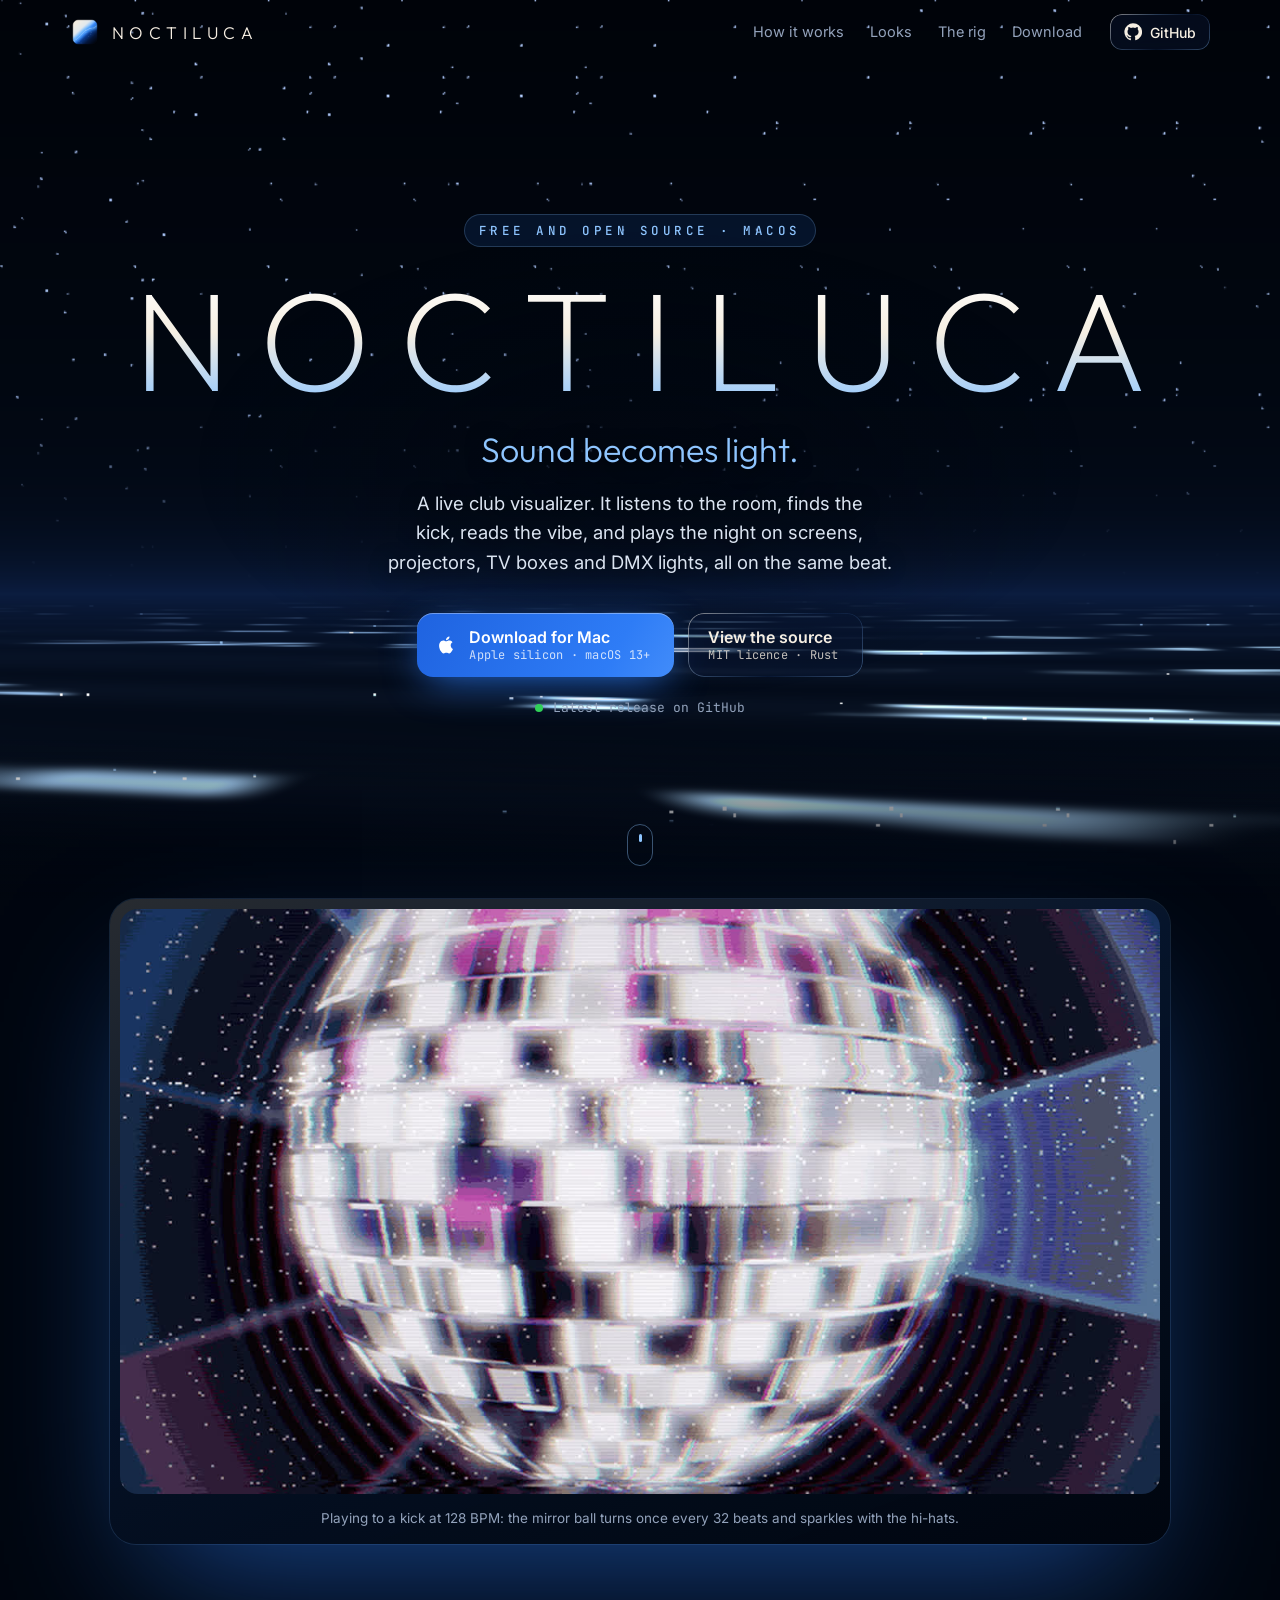
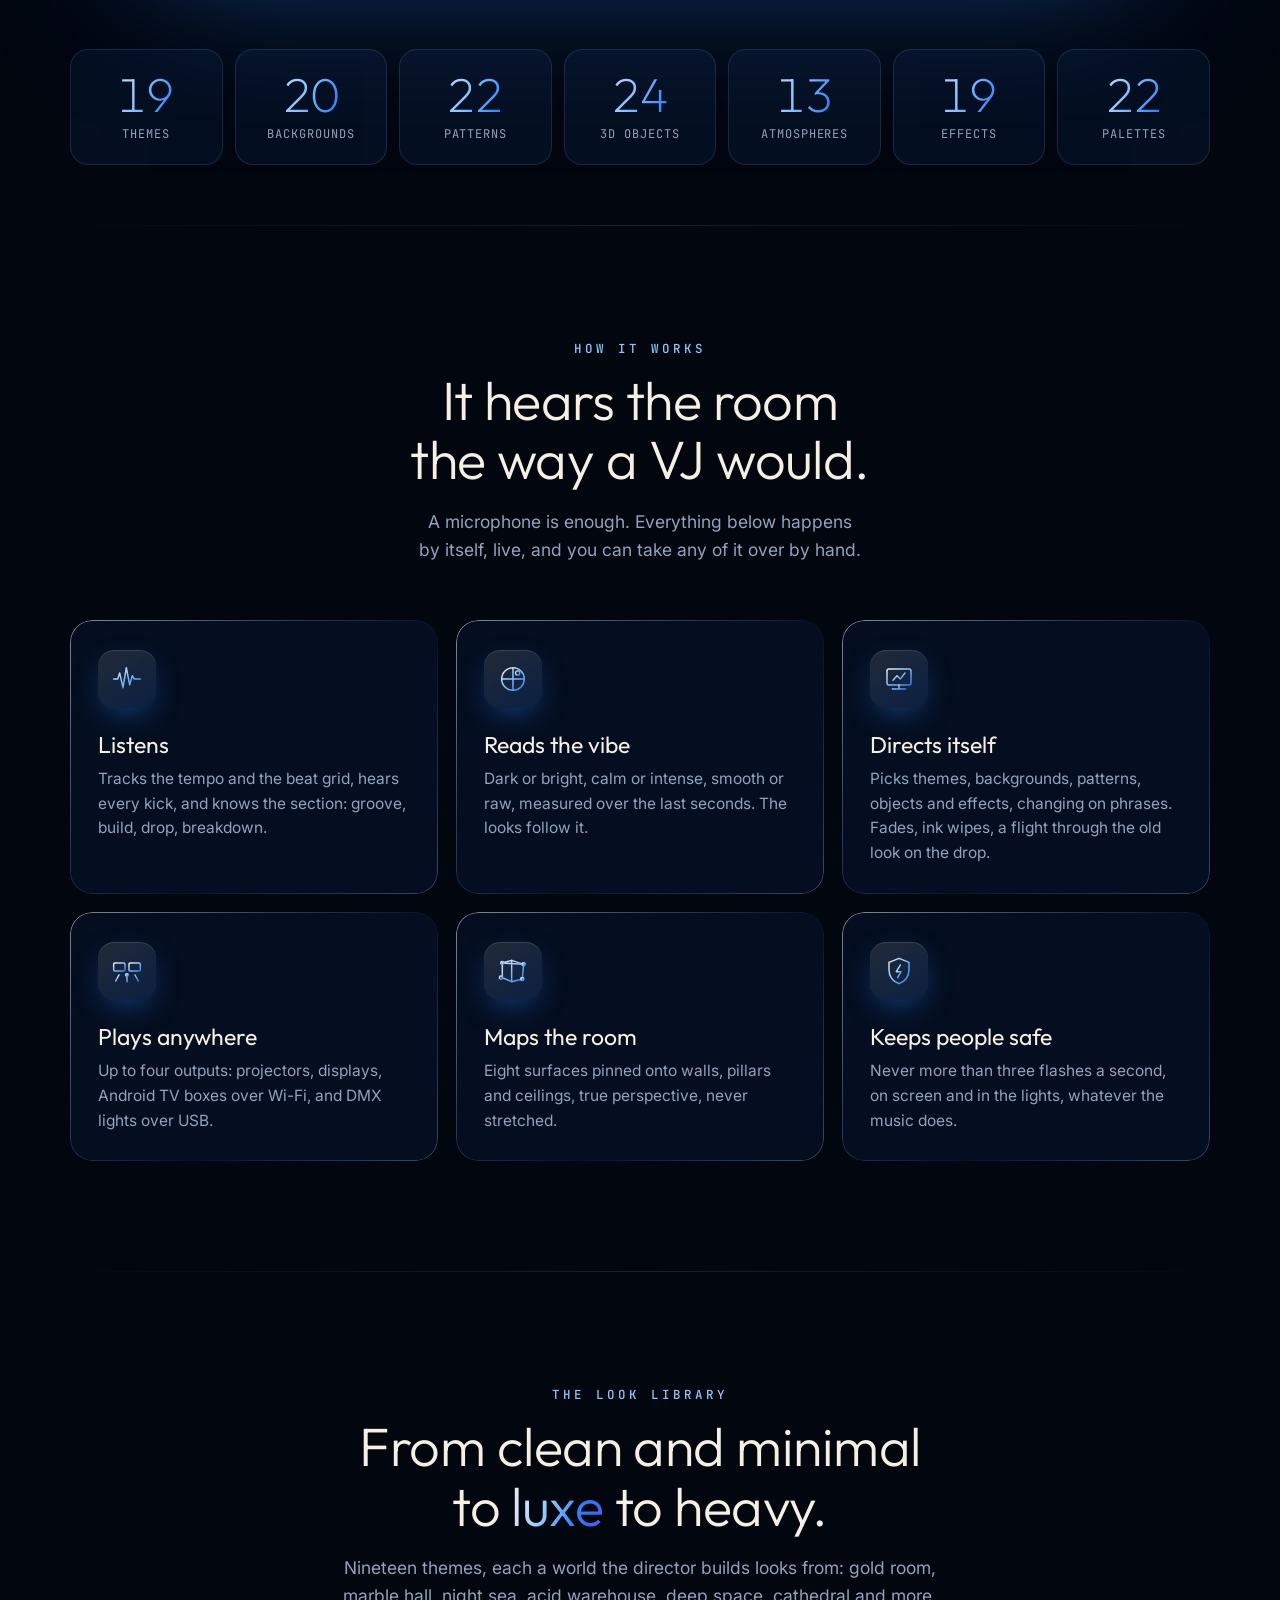
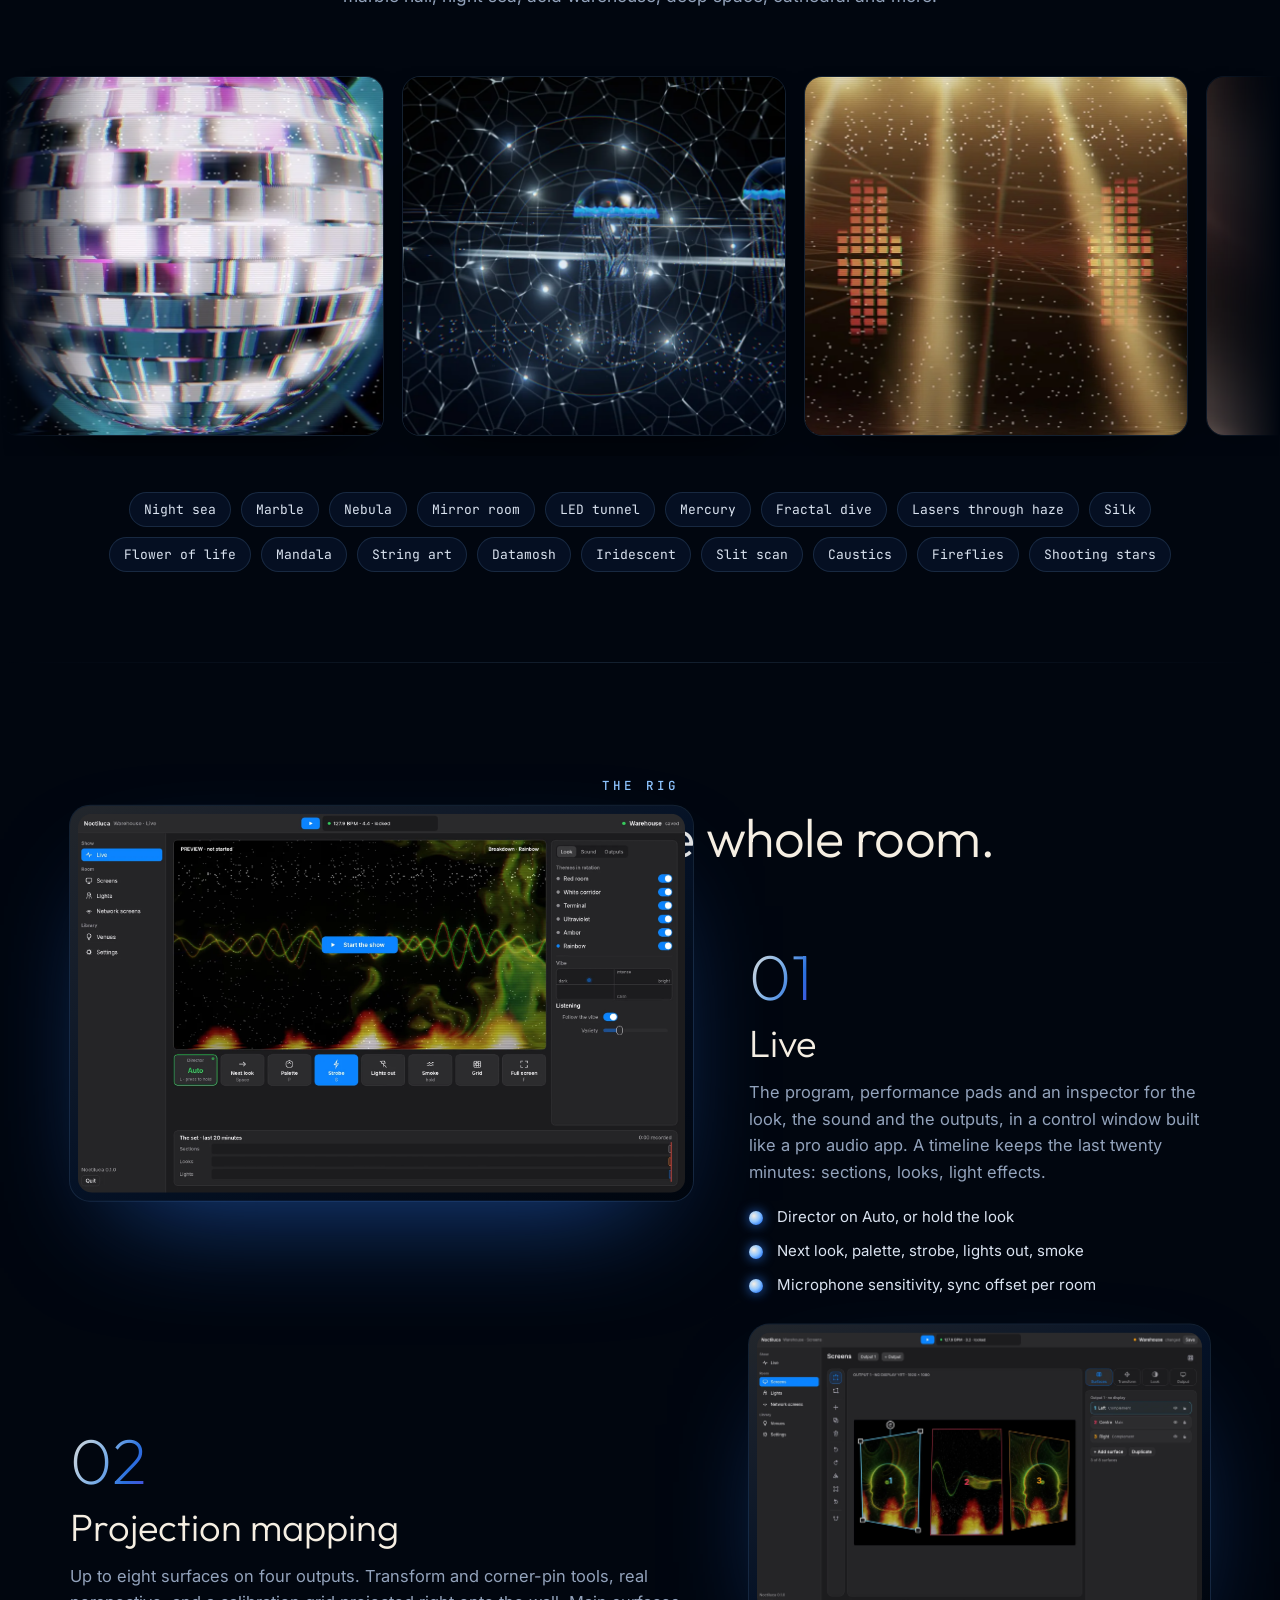
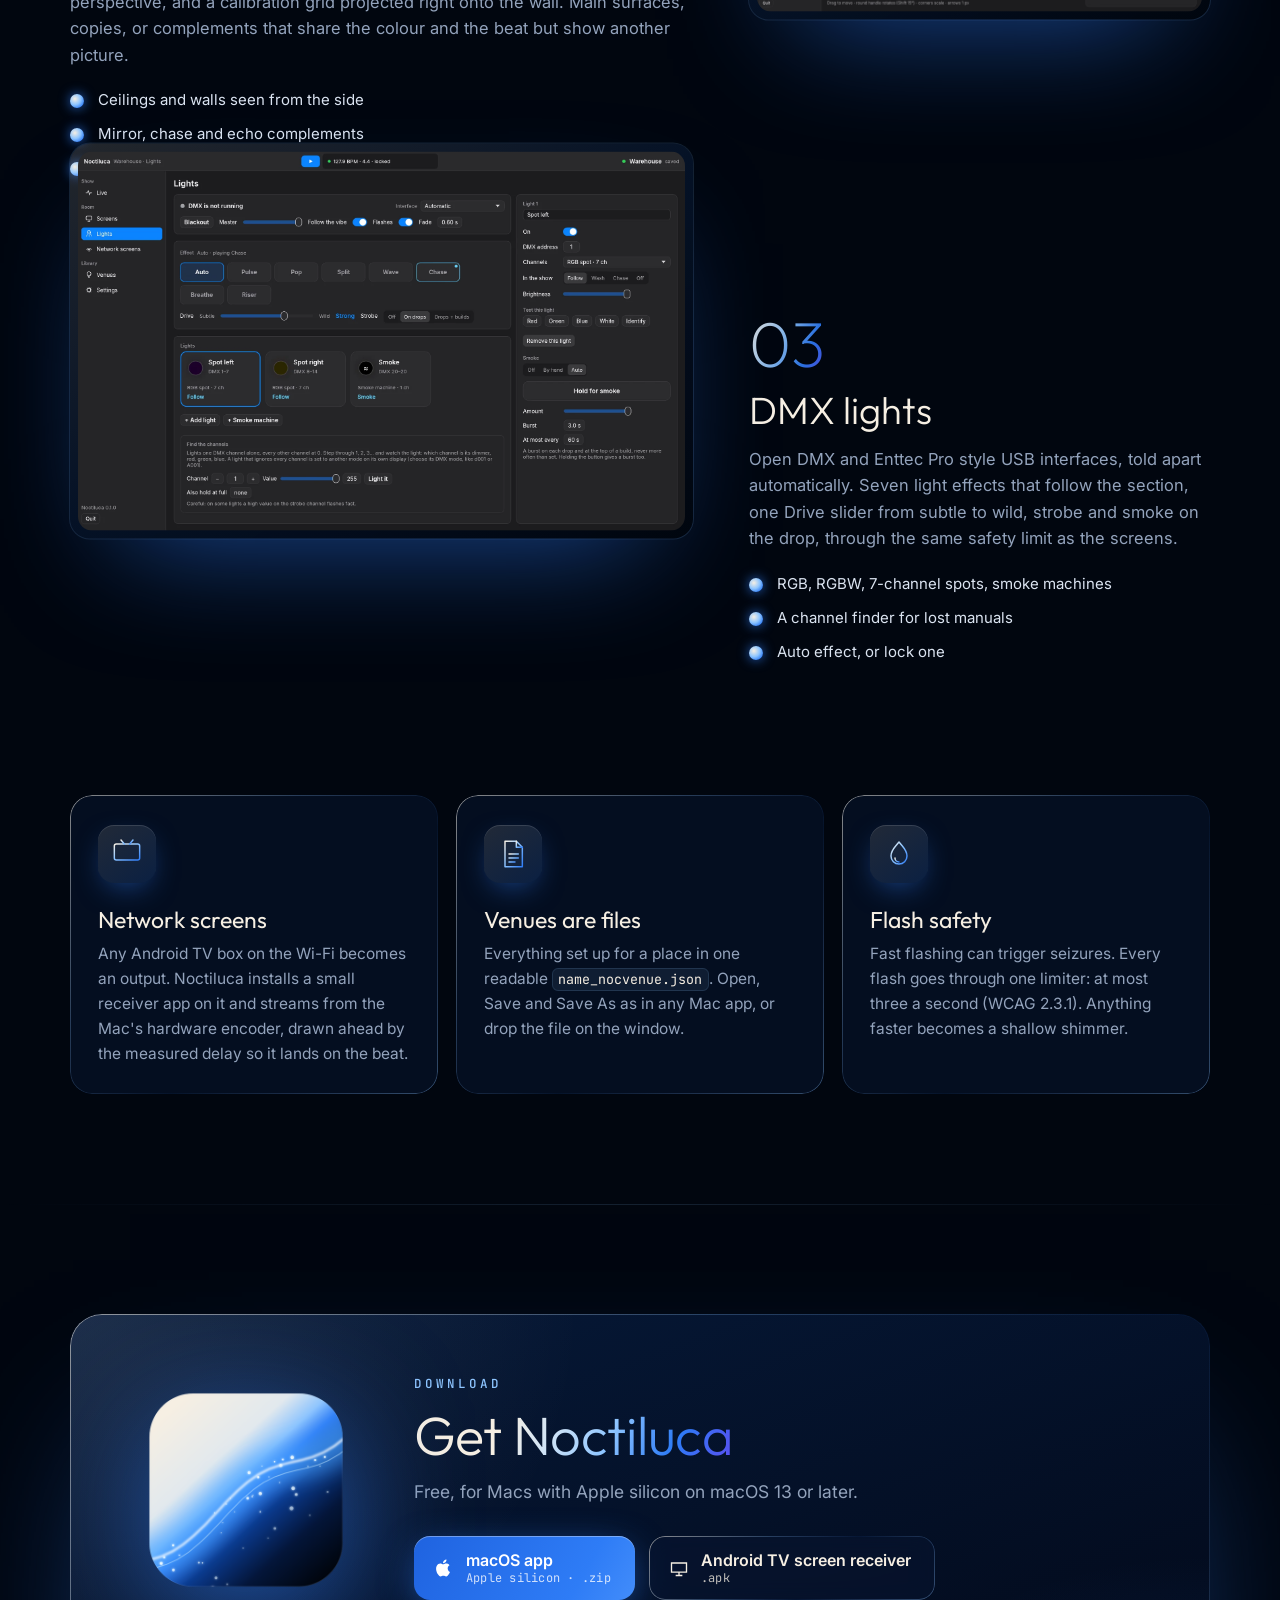
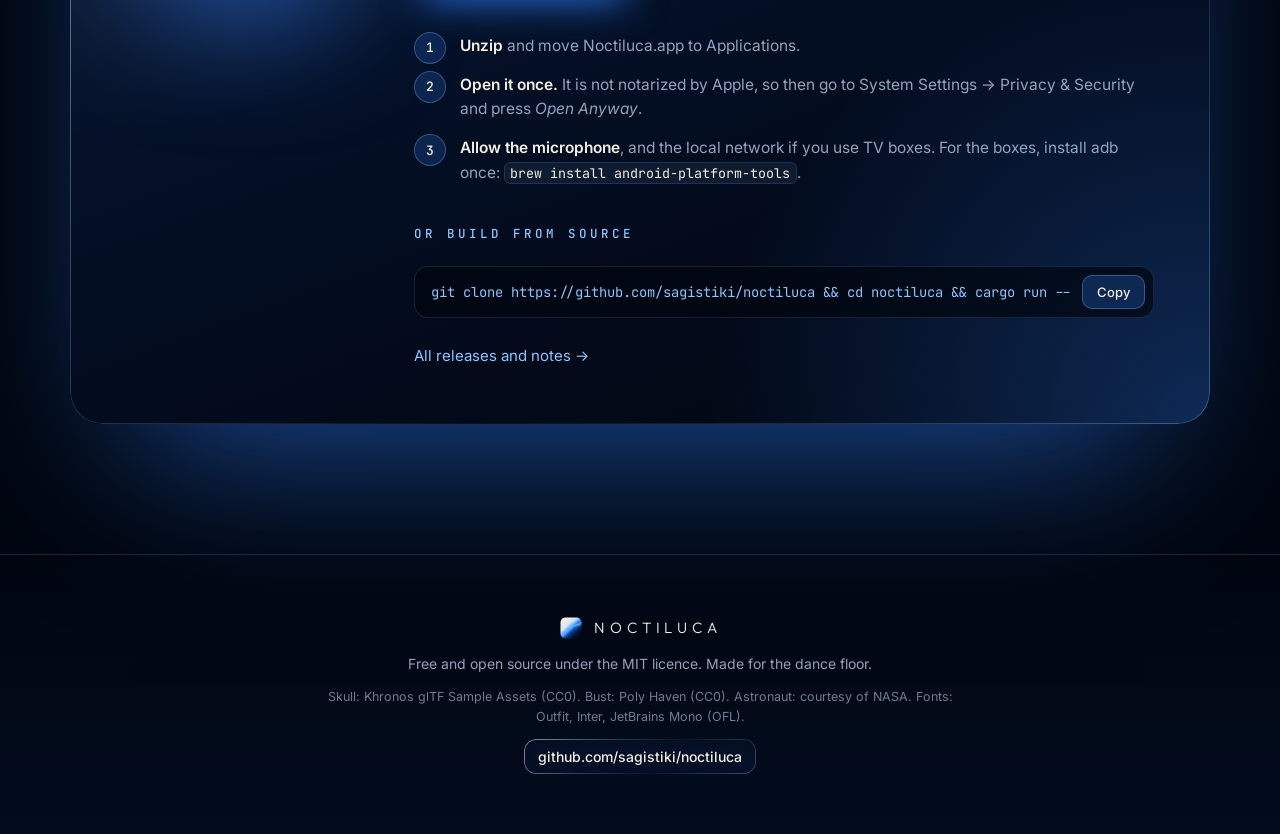
==== commit be7ea3b9: "Call it the Android TV screen receiver Co-Authored-By: Claude Opus 5.5 <noreply@anthropic.com>" ====
--- a/site/index.html
+++ b/site/index.html
@@ -246,7 +246,7 @@
             </a>
             <a class="btn btn-ghost btn-lg" data-asset="apk" href="https://github.com/sagistiki/noctiluca/releases/latest">
               <svg viewBox="0 0 24 24" width="20" height="20" aria-hidden="true"><path fill="none" stroke="currentColor" stroke-width="1.6" d="M3 6h18v11H3zM8 21h8M12 17v4"/></svg>
-              <span class="btn-text"><b>TV box receiver</b><small data-asset-meta="apk">Android TV · .apk</small></span>
+              <span class="btn-text"><b>Android TV screen receiver</b><small data-asset-meta="apk">.apk</small></span>
             </a>
           </div>
           <ol class="steps">
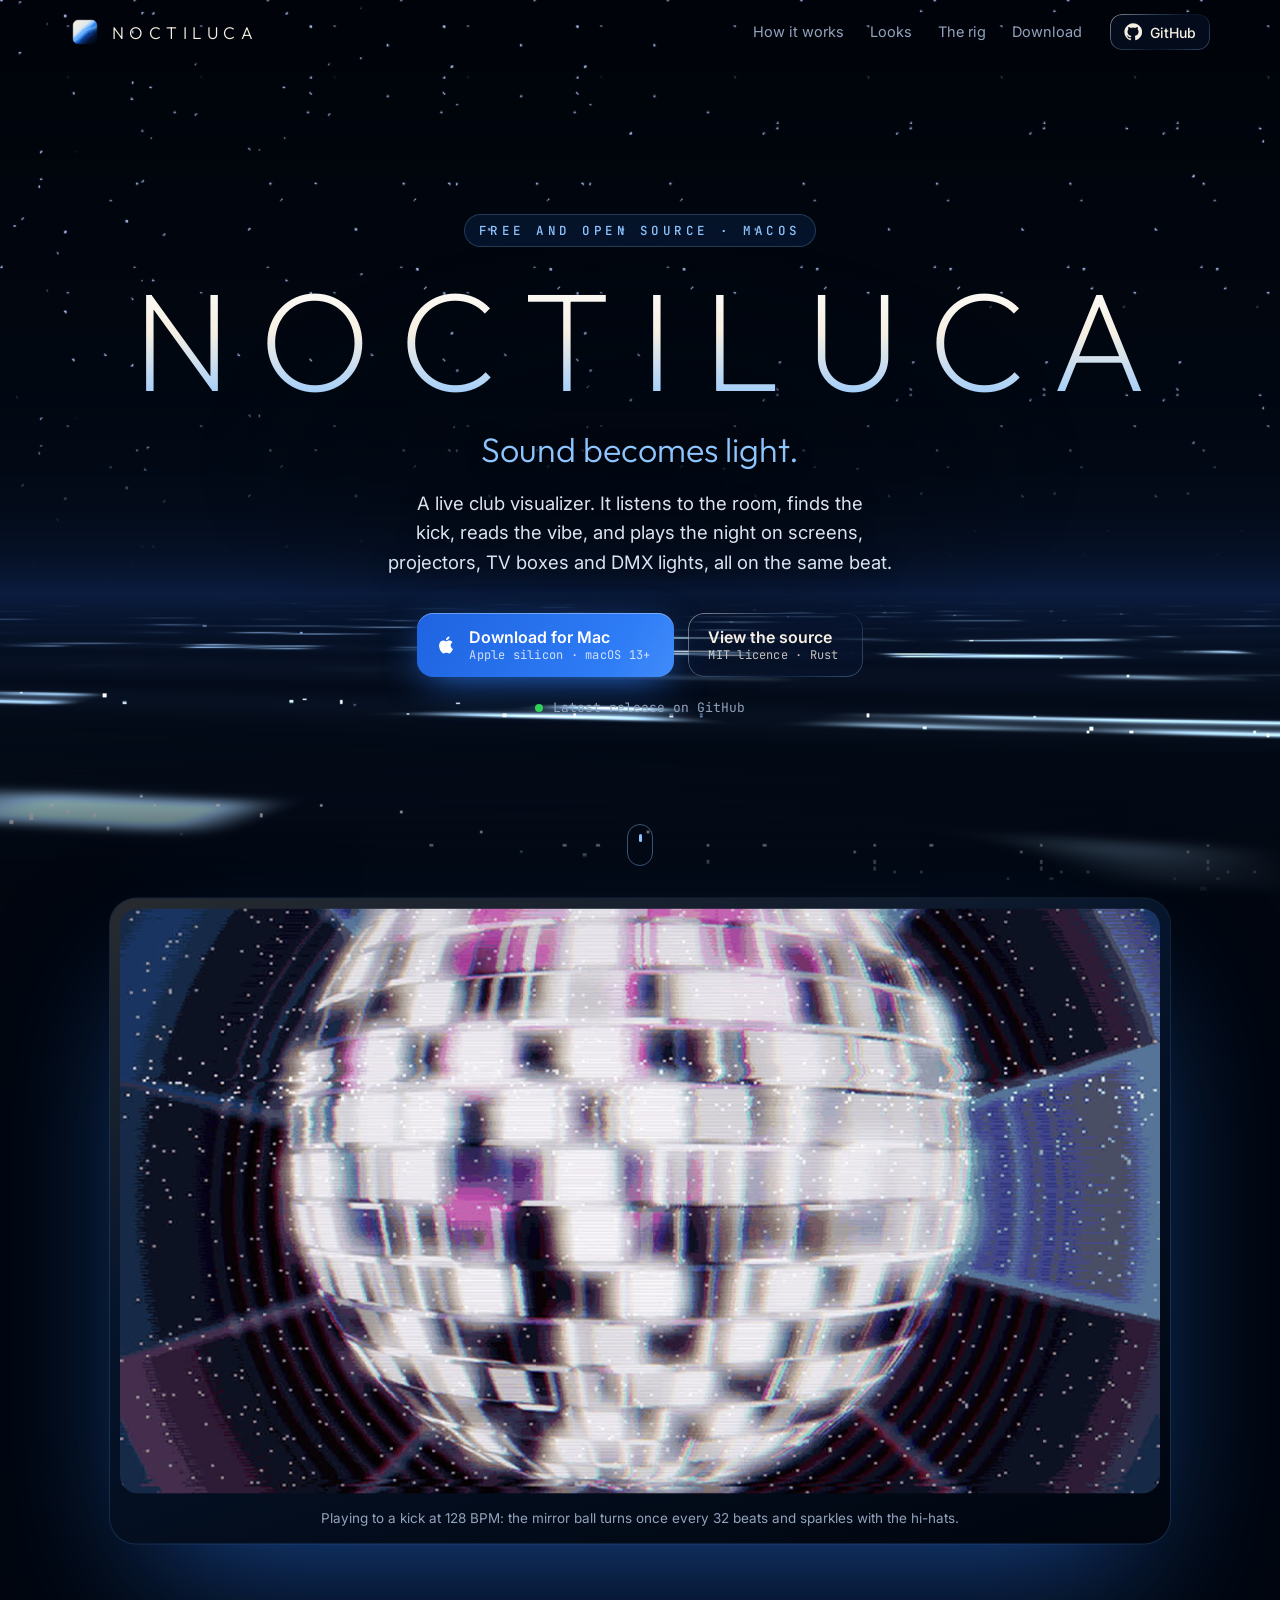
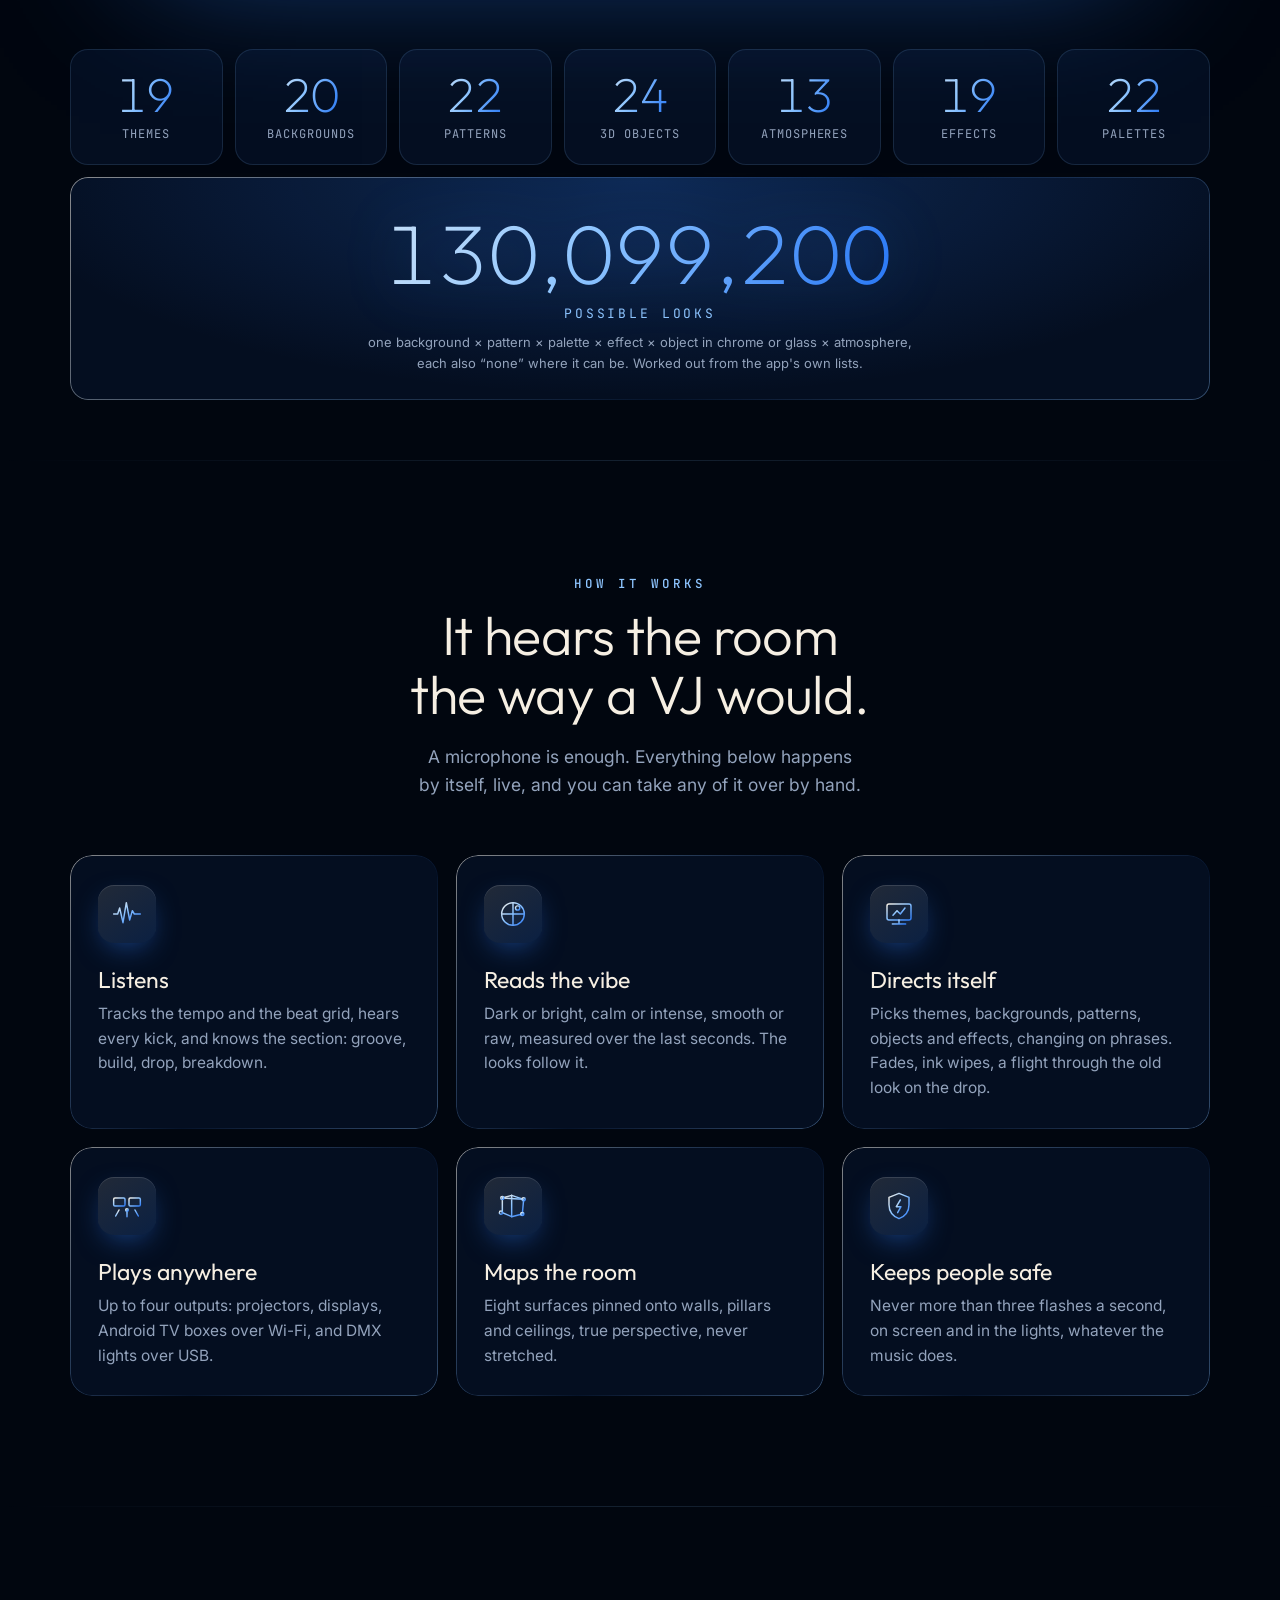
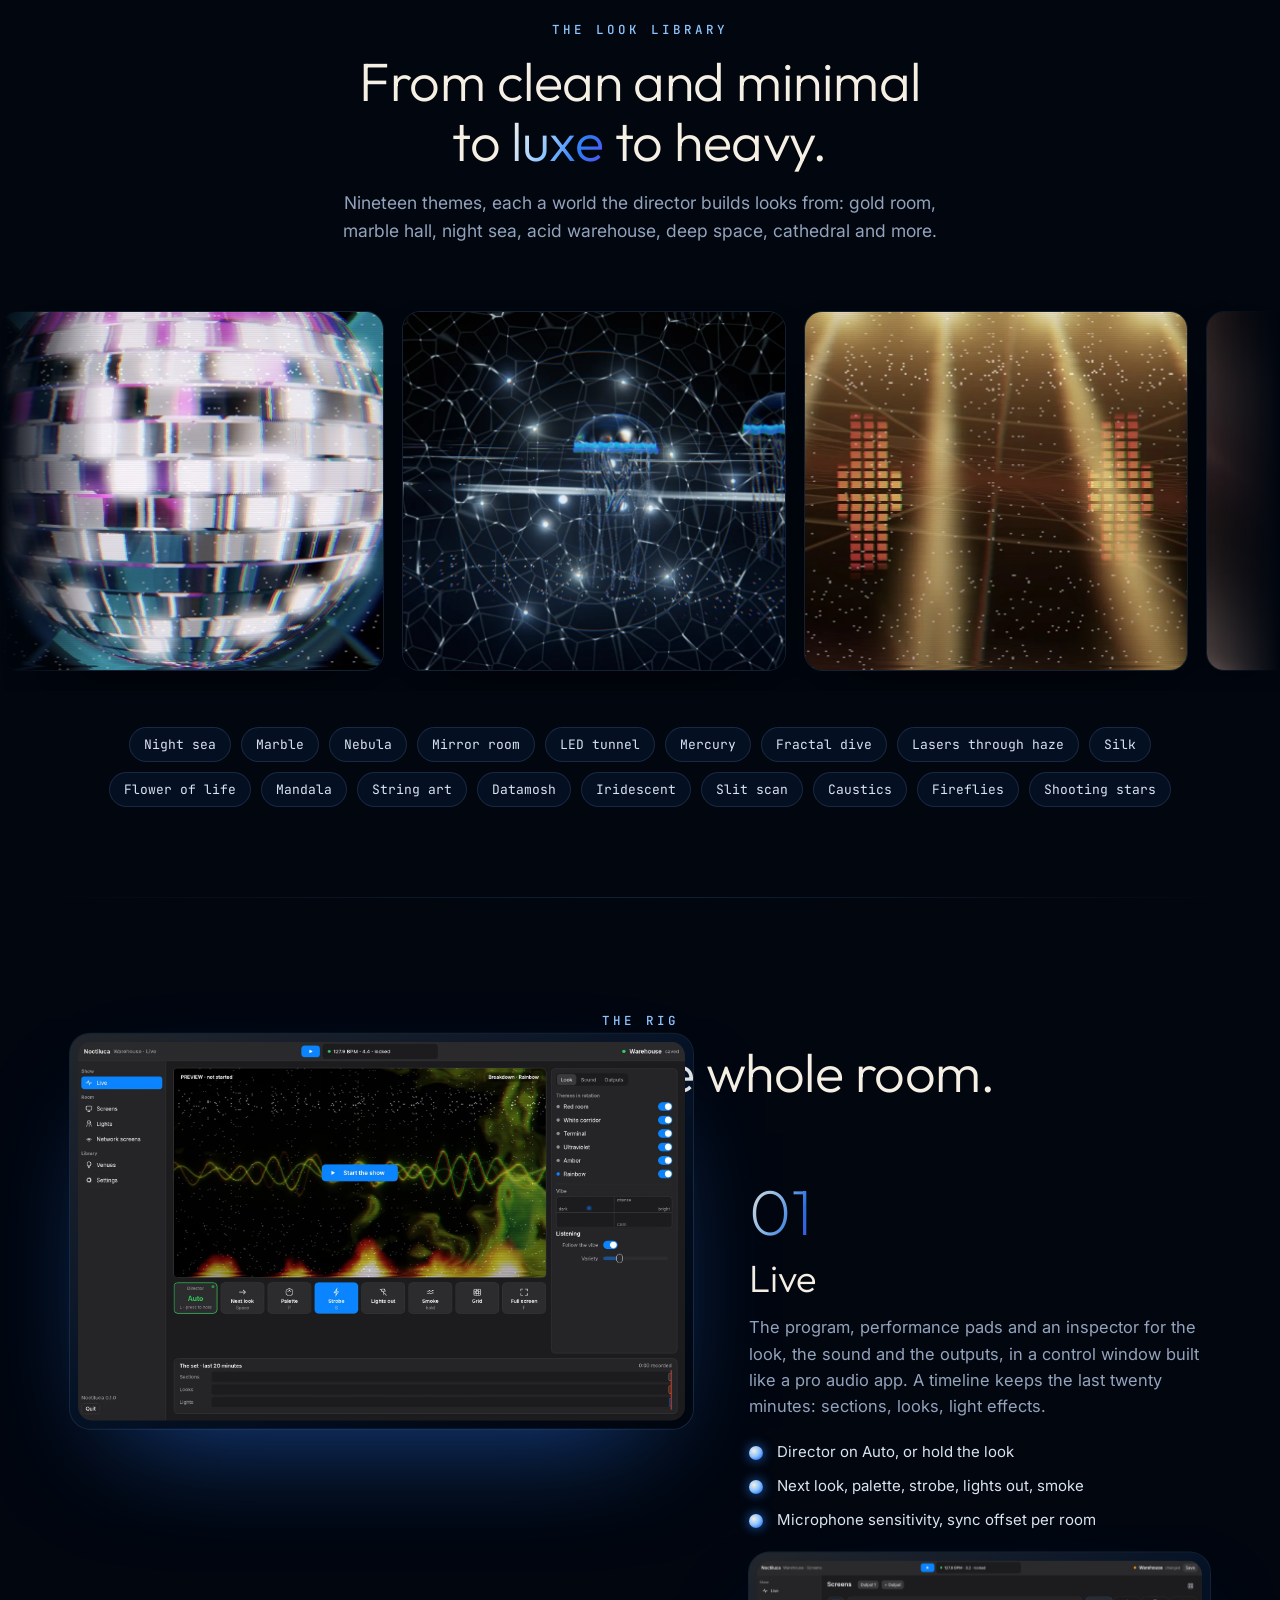
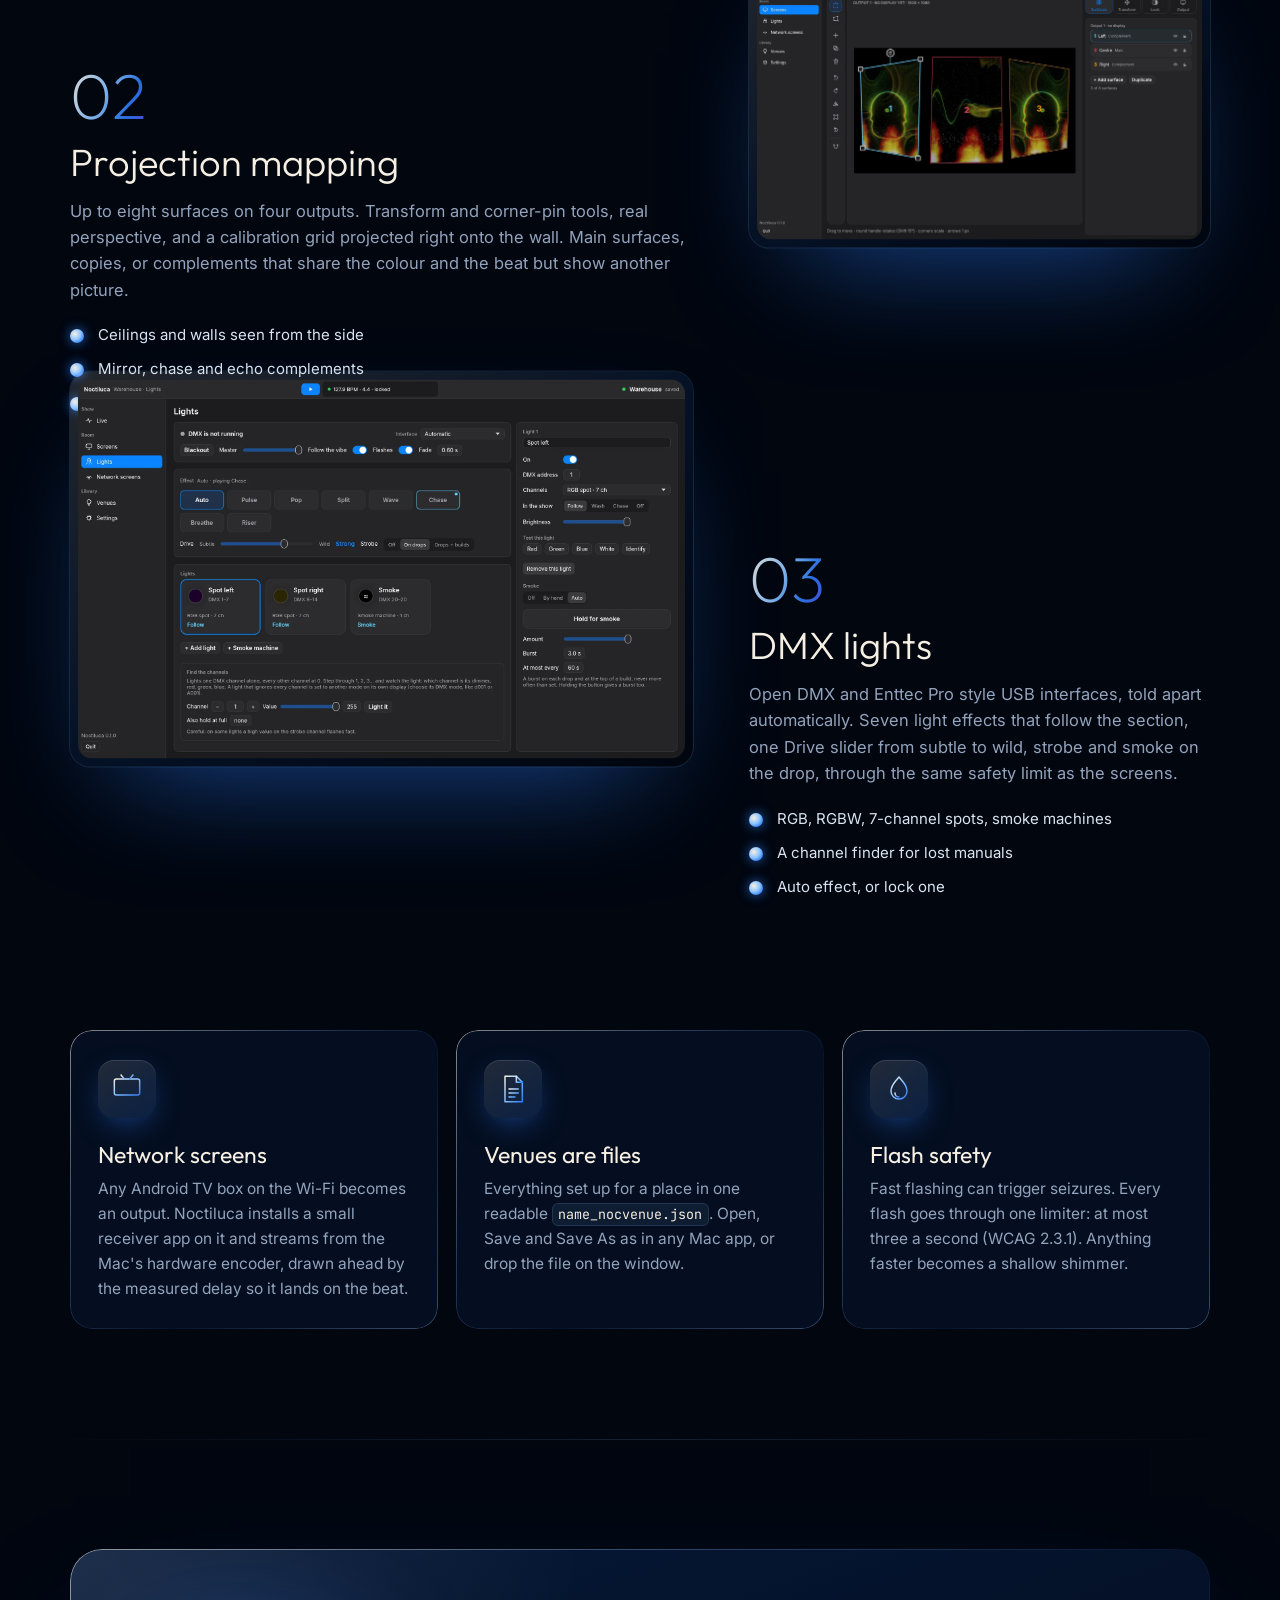
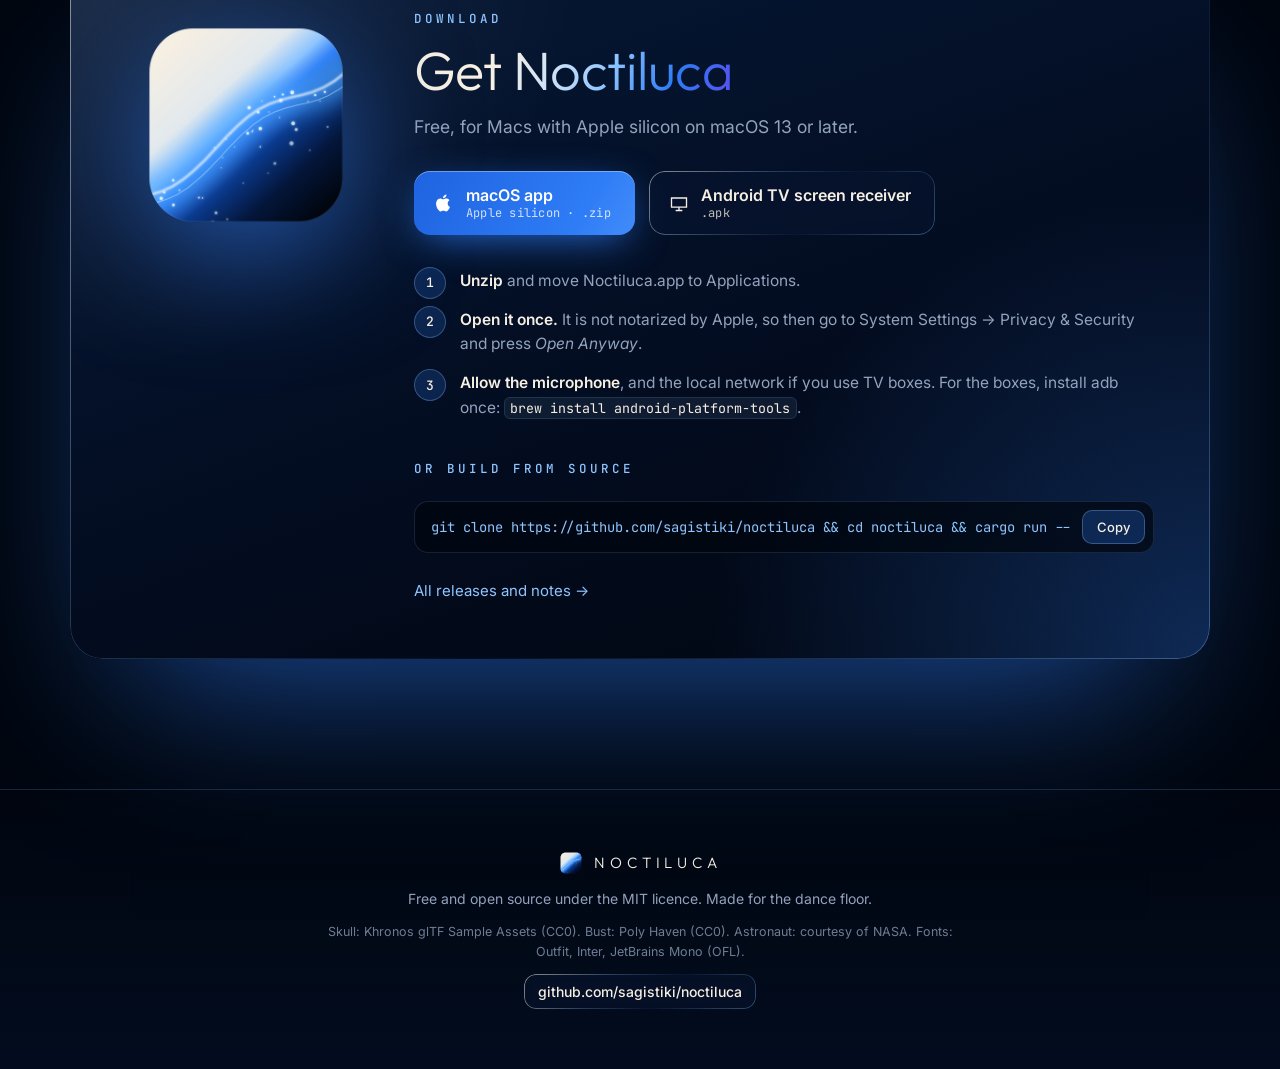
==== commit eac637ae: "Site: the library's size read from the code, and every possible look Each deploy counts the lists in" ====
--- a/site/index.html
+++ b/site/index.html
@@ -86,13 +86,18 @@
         <figcaption>Playing to a kick at 128 BPM: the mirror ball turns once every 32 beats and sparkles with the hi-hats.</figcaption>
       </figure>
       <ul class="stats" aria-label="The look library">
-        <li data-reveal><b data-count="19">19</b><span>themes</span></li>
-        <li data-reveal style="--d:.05s"><b data-count="20">20</b><span>backgrounds</span></li>
-        <li data-reveal style="--d:.1s"><b data-count="22">22</b><span>patterns</span></li>
-        <li data-reveal style="--d:.15s"><b data-count="24">24</b><span>3D objects</span></li>
-        <li data-reveal style="--d:.2s"><b data-count="13">13</b><span>atmospheres</span></li>
-        <li data-reveal style="--d:.25s"><b data-count="19">19</b><span>effects</span></li>
-        <li data-reveal style="--d:.3s"><b data-count="22">22</b><span>palettes</span></li>
+        <li data-reveal><b data-count="19" data-key="themes">19</b><span>themes</span></li>
+        <li data-reveal style="--d:.05s"><b data-count="20" data-key="backgrounds">20</b><span>backgrounds</span></li>
+        <li data-reveal style="--d:.1s"><b data-count="22" data-key="patterns">22</b><span>patterns</span></li>
+        <li data-reveal style="--d:.15s"><b data-count="24" data-key="objects">24</b><span>3D objects</span></li>
+        <li data-reveal style="--d:.2s"><b data-count="13" data-key="atmospheres">13</b><span>atmospheres</span></li>
+        <li data-reveal style="--d:.25s"><b data-count="19" data-key="effects">19</b><span>effects</span></li>
+        <li data-reveal style="--d:.3s"><b data-count="22" data-key="palettes">22</b><span>palettes</span></li>
+        <li class="total" data-reveal style="--d:.36s">
+          <b data-count="130099200" data-total>130,099,200</b>
+          <span>possible looks</span>
+          <small>one background × pattern × palette × effect × object in chrome or glass × atmosphere, each also “none” where it can be. Worked out from the app's own lists.</small>
+        </li>
       </ul>
     </div>
   </section>
--- a/site/style.css
+++ b/site/style.css
@@ -113,6 +113,12 @@
 .stats li { text-align: center; padding: 18px 6px; border-radius: 18px; background: var(--card); border: 1px solid var(--line); }
 .stats b { display: block; font: 200 clamp(32px, 4vw, 48px)/1.1 var(--display); background: var(--grad); -webkit-background-clip: text; background-clip: text; color: transparent; font-variant-numeric: tabular-nums; }
 .stats span { font: 400 12px var(--mono); letter-spacing: 0.08em; text-transform: uppercase; color: var(--muted); }
+/* The total: every look the director can put together, across the row. */
+.stats .total { grid-column: 1 / -1; position: relative; padding: 30px 24px 26px; border: 0; background: radial-gradient(80% 140% at 50% 0%, rgba(46, 124, 246, 0.25), transparent 70%), var(--card); }
+.stats .total::before { content: ""; position: absolute; inset: 0; border-radius: inherit; padding: 1px; background: var(--edge); -webkit-mask: linear-gradient(#000 0 0) content-box, linear-gradient(#000 0 0); -webkit-mask-composite: xor; mask-composite: exclude; pointer-events: none; }
+.stats .total b { font-size: clamp(40px, 7vw, 84px); letter-spacing: 0.01em; filter: drop-shadow(0 0 30px rgba(46, 124, 246, 0.45)); }
+.stats .total span { display: block; margin-top: 6px; font-size: 13px; letter-spacing: 0.22em; color: var(--foam); }
+.stats .total small { display: block; max-width: 560px; margin: 10px auto 0; color: var(--muted); font-size: 13px; text-transform: none; letter-spacing: 0; }
 
 /* ---------- sections ---------- */
 .section { position: relative; padding: 110px 0; }
@@ -204,7 +210,7 @@
   .gh { margin-left: auto; }
   .cards, .bento { grid-template-columns: 1fr; }
   .stats { grid-template-columns: repeat(2, minmax(0, 1fr)); }
-  .stats li:last-child { grid-column: span 2; }
+  .stats li:nth-last-child(2) { grid-column: span 2; }
   .section { padding: 80px 0; }
   .btn-lg { width: 100%; justify-content: center; }
   .wordmark { letter-spacing: 0.12em; margin-right: -0.12em; }
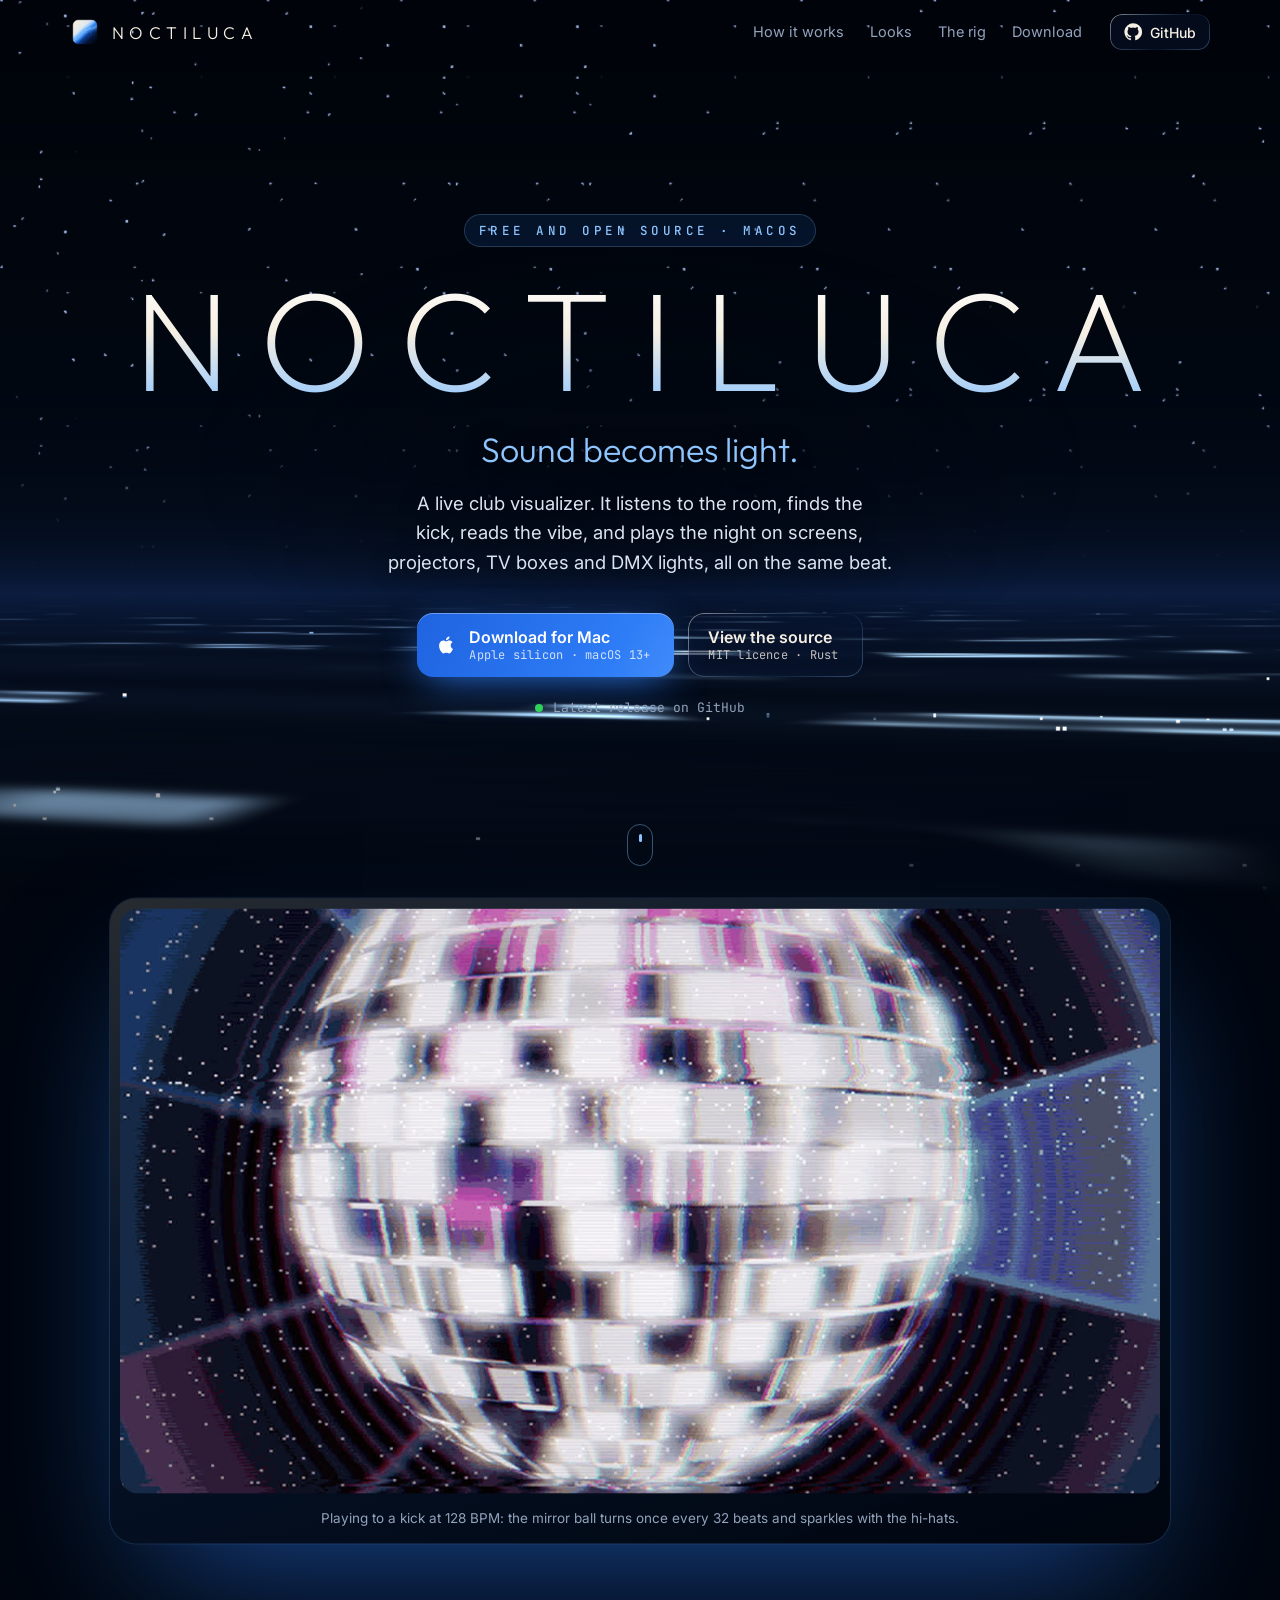
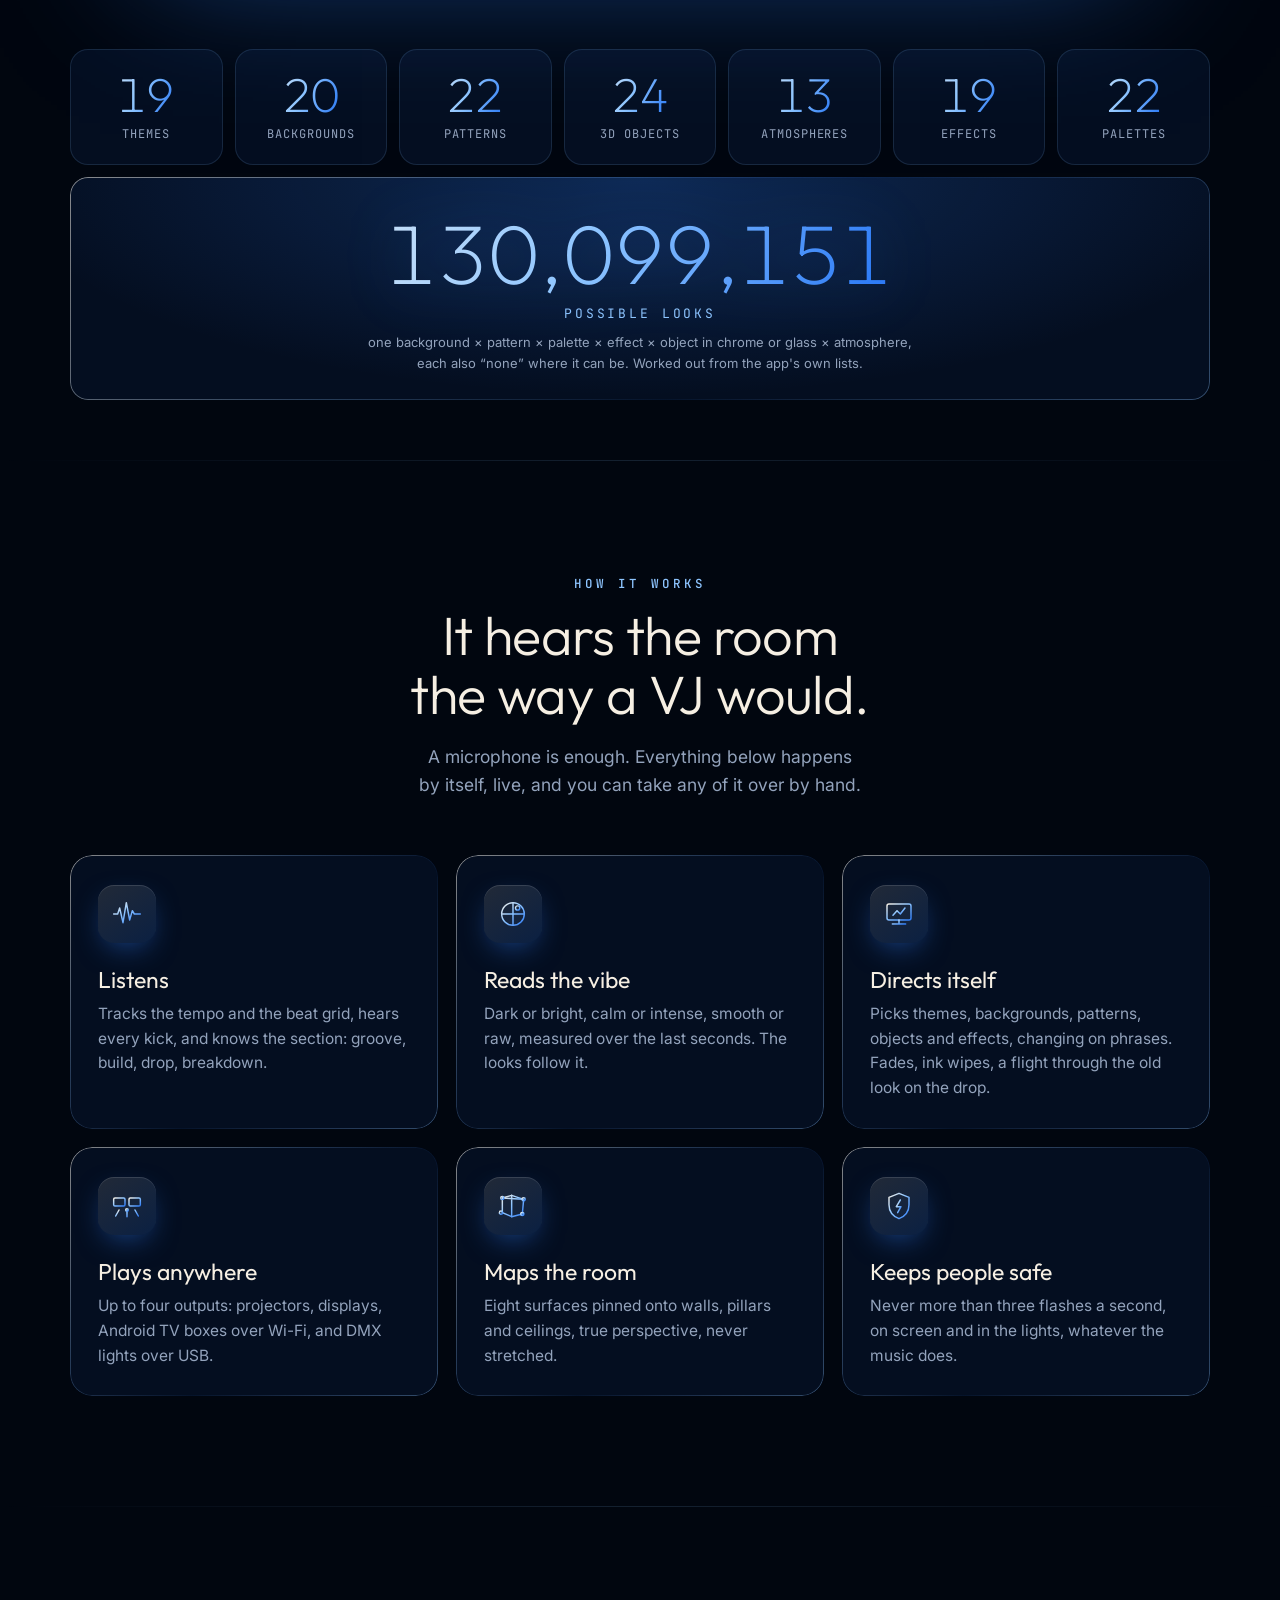
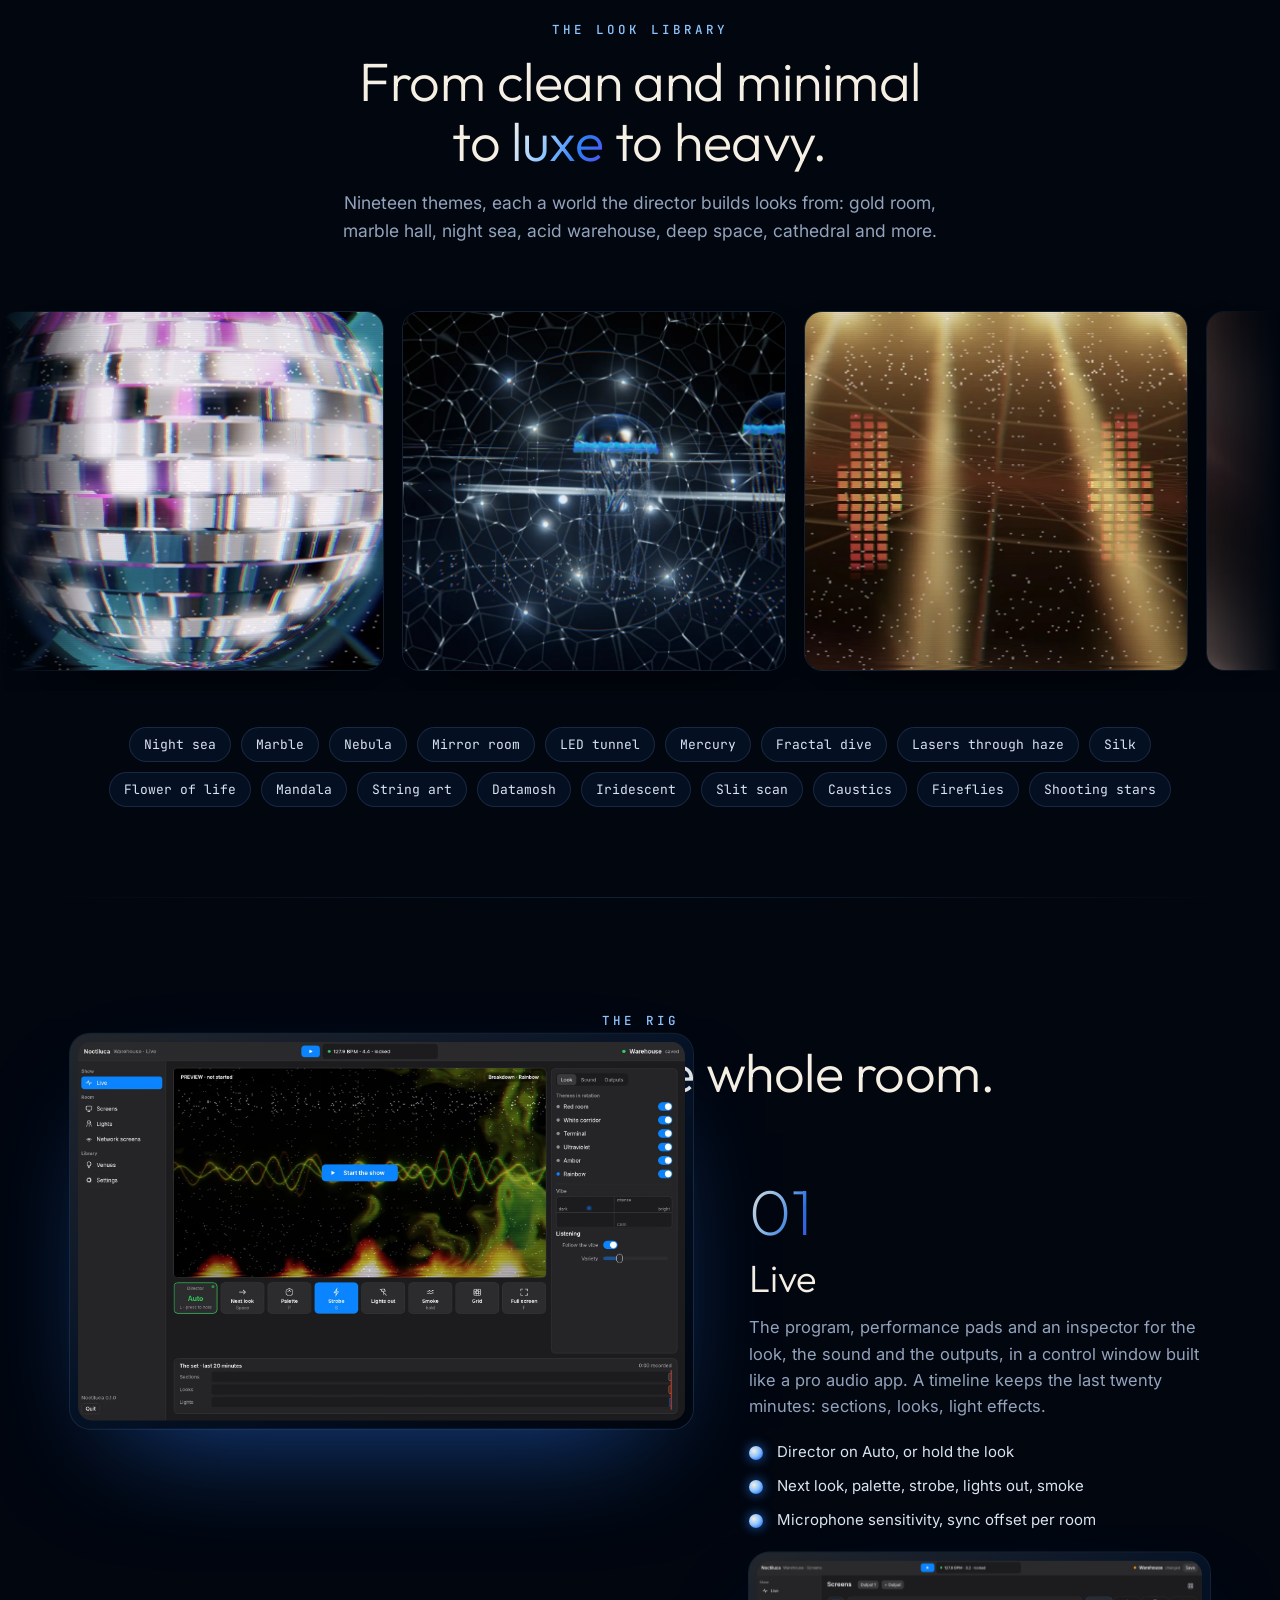
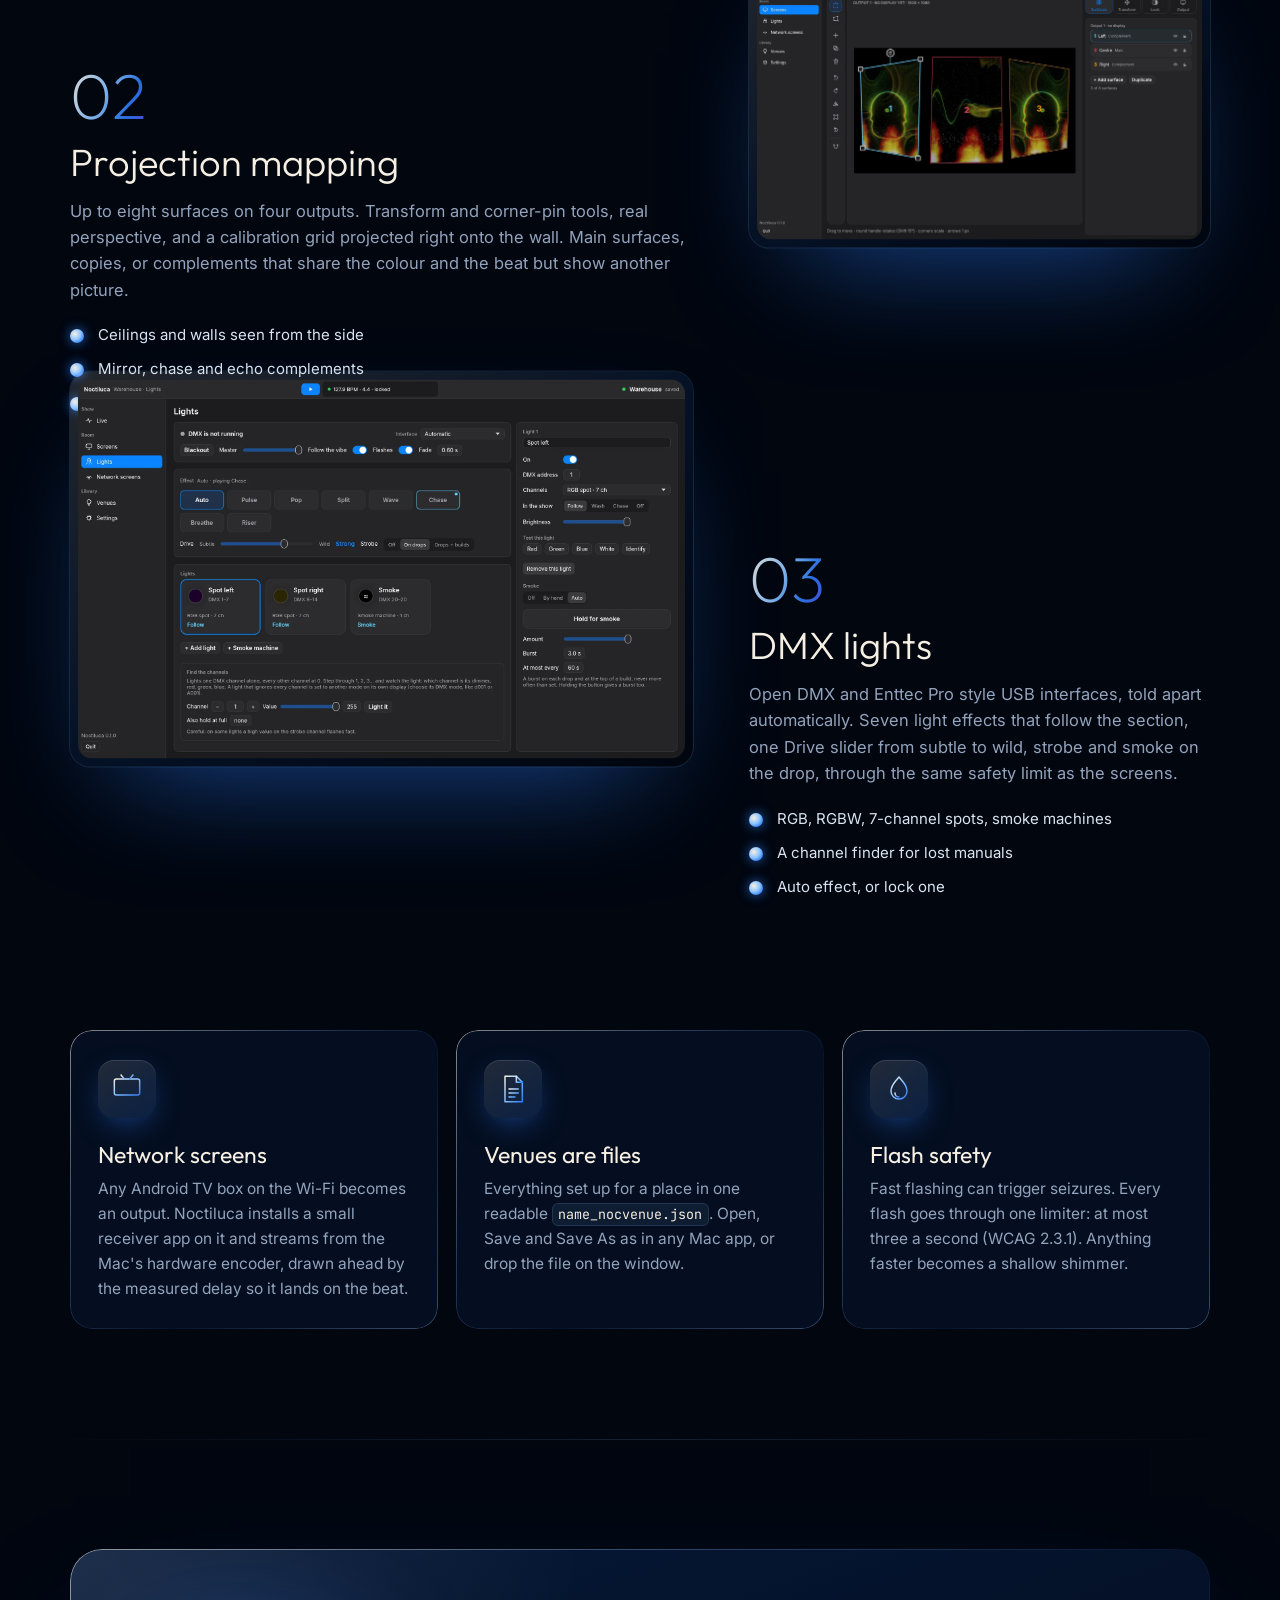
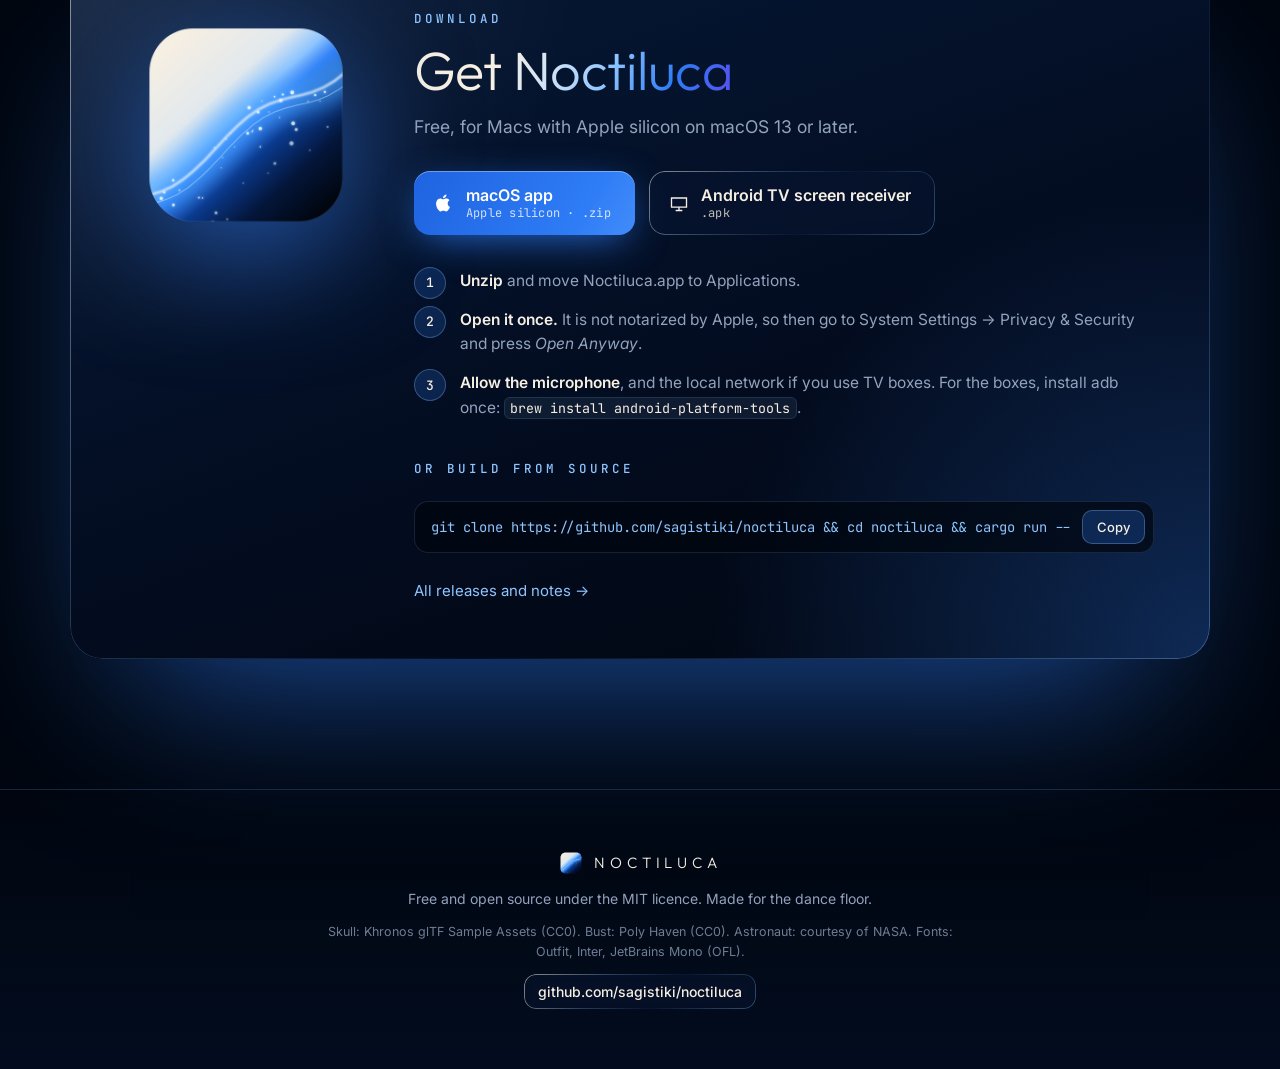
==== commit e4ff7492: "Site: each deploy stamps its CSS and scripts, so caches never mix Co-Authored-By: Claude Opus 5.5 <n" ====
--- a/site/index.html
+++ b/site/index.html
@@ -16,7 +16,7 @@
 <link rel="preconnect" href="https://fonts.googleapis.com">
 <link rel="preconnect" href="https://fonts.gstatic.com" crossorigin>
 <link rel="stylesheet" href="https://fonts.googleapis.com/css2?family=Outfit:wght@200;300;400;500&family=Inter:wght@400;500;600&family=JetBrains+Mono:wght@400;500&display=swap">
-<link rel="stylesheet" href="style.css">
+<link rel="stylesheet" href="style.css?v=BUILD">
 <script>document.documentElement.classList.add('js')</script>
 </head>
 <body>
@@ -279,7 +279,7 @@
   </div>
 </footer>
 
-<script src="sea.js" defer></script>
-<script src="main.js" defer></script>
+<script src="sea.js?v=BUILD" defer></script>
+<script src="main.js?v=BUILD" defer></script>
 </body>
 </html>
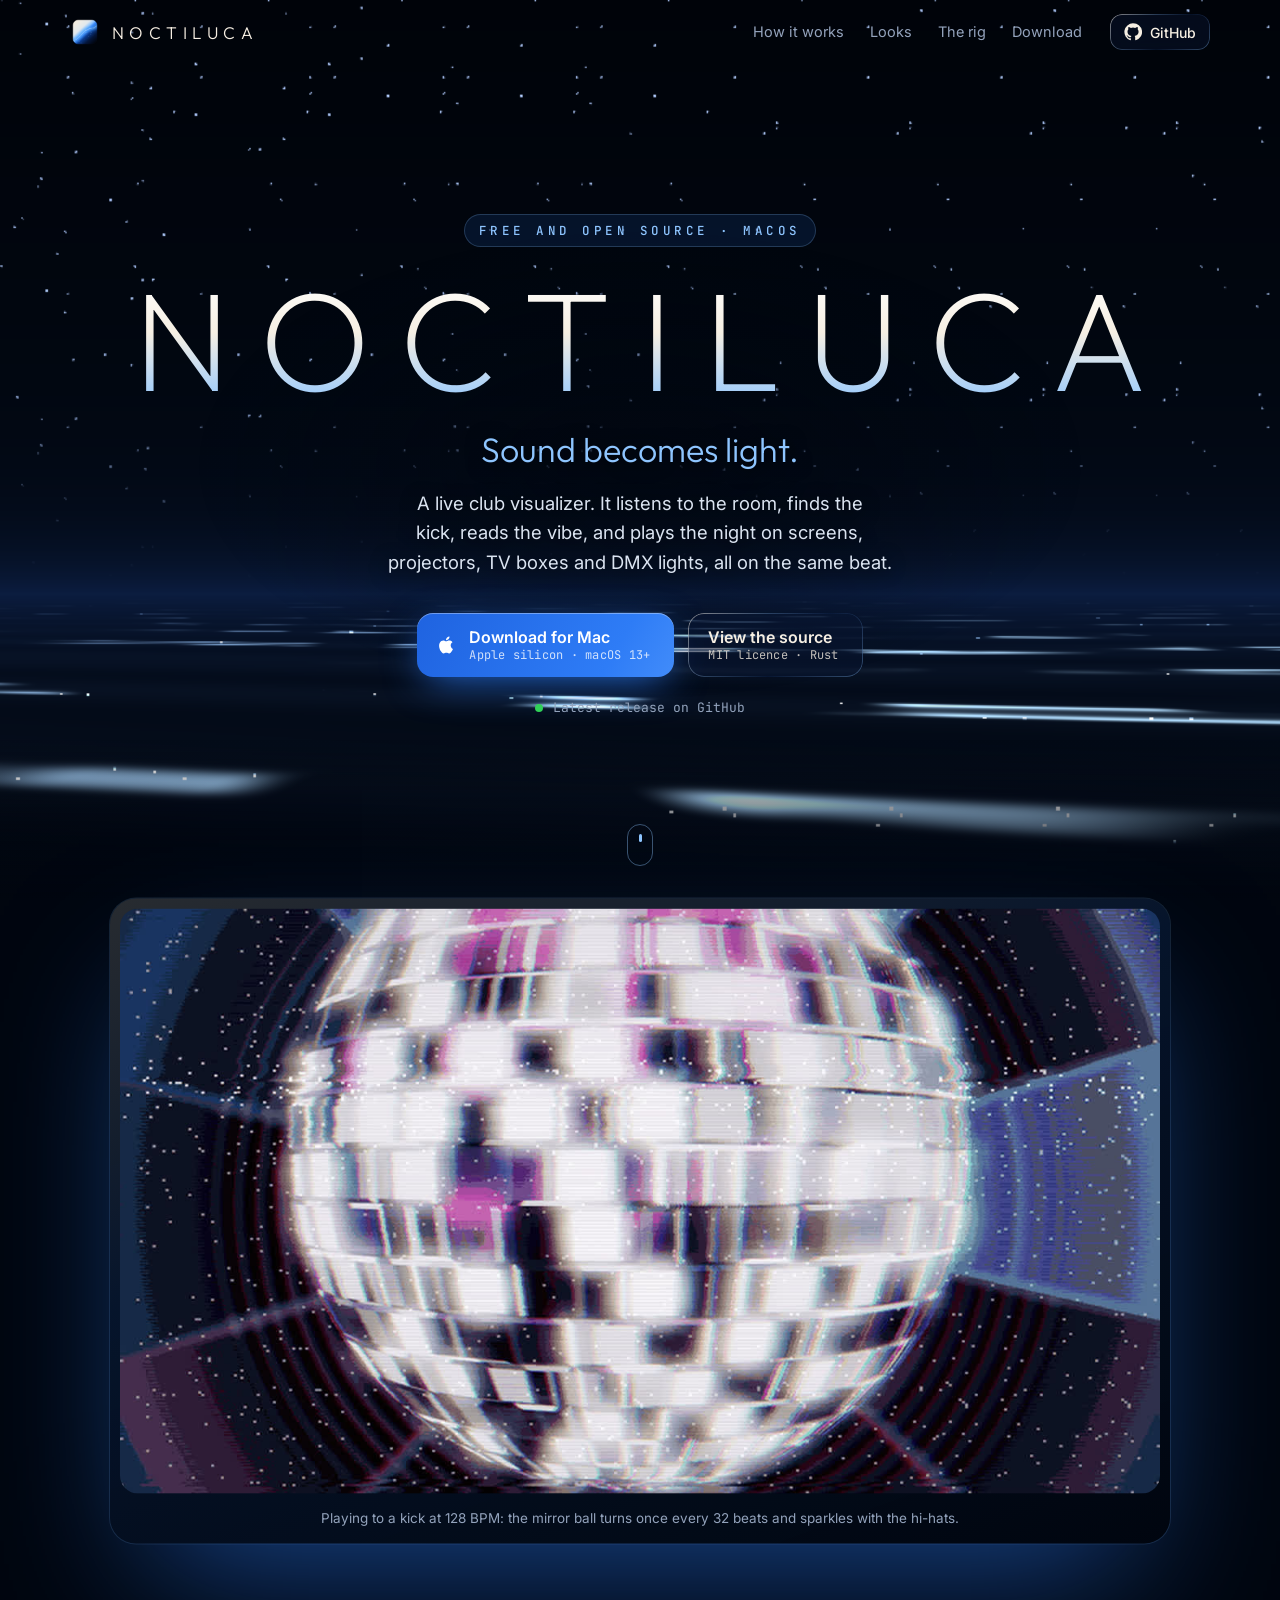
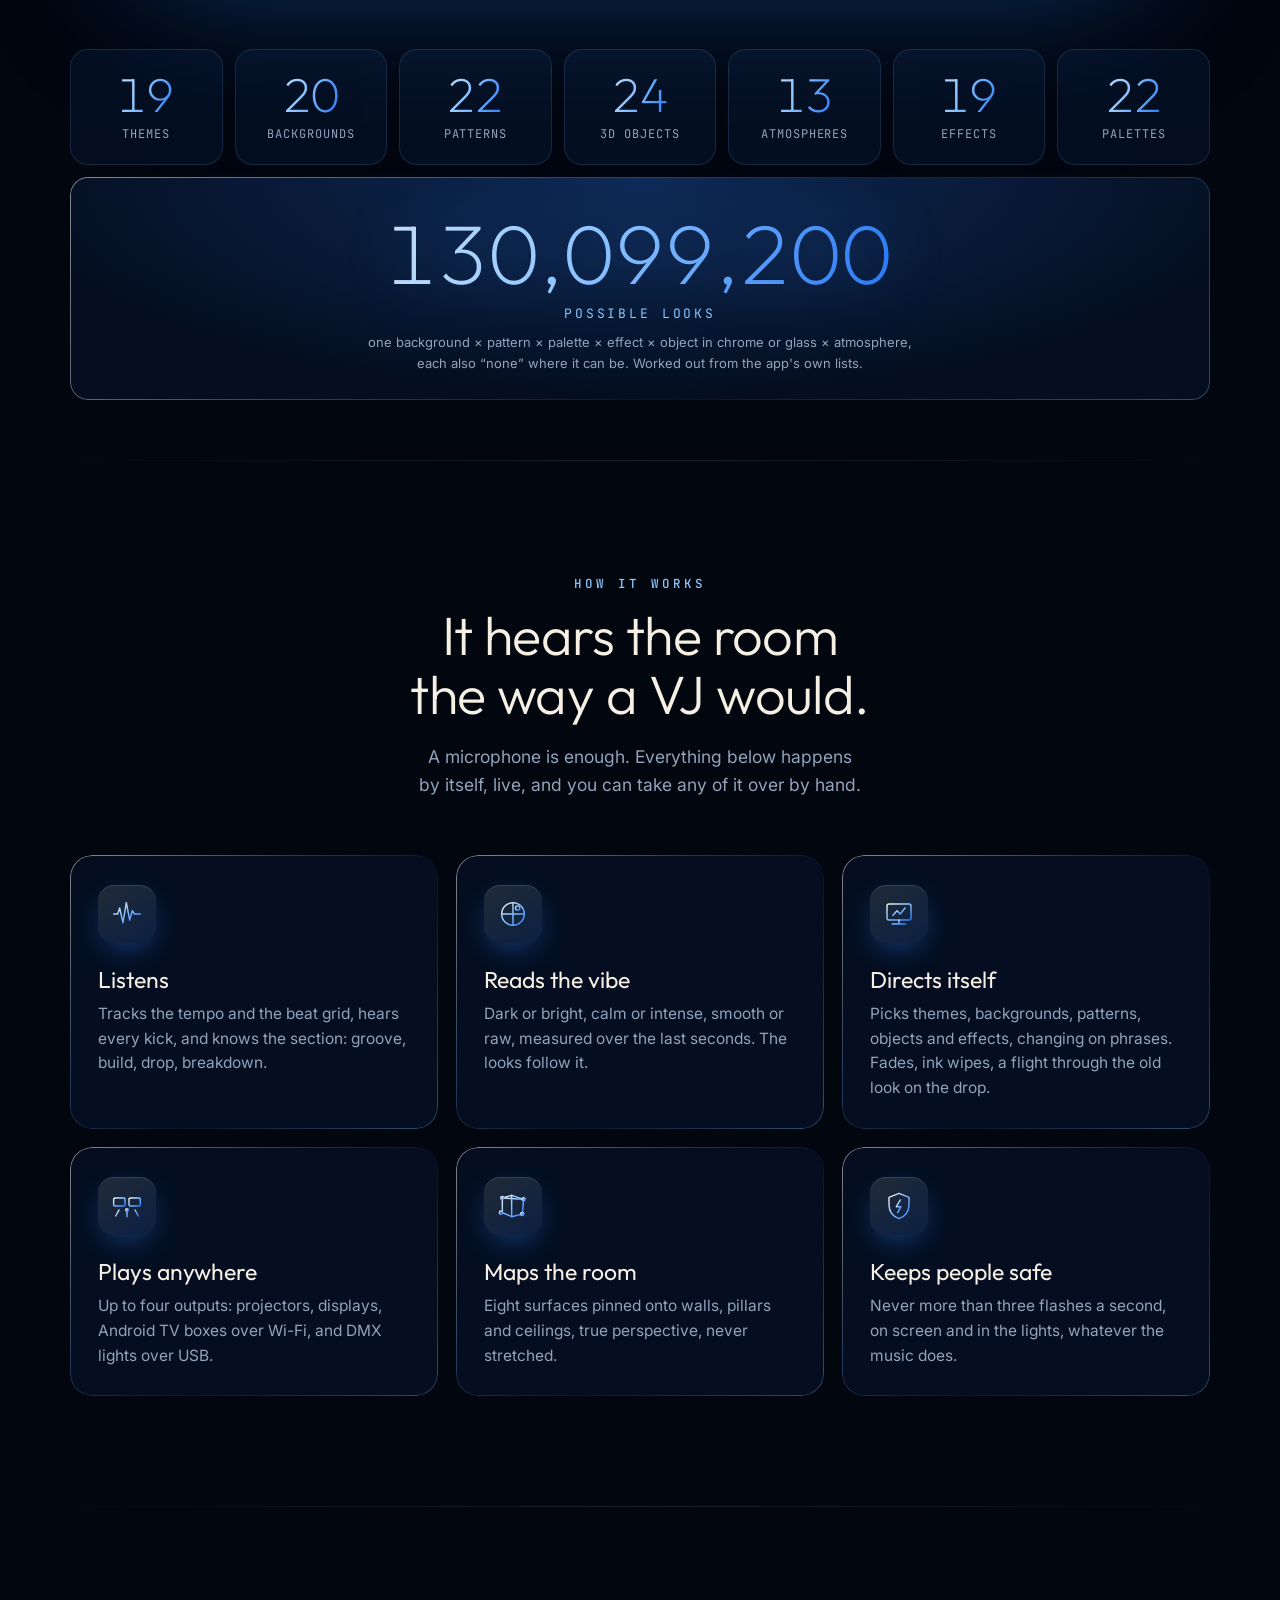
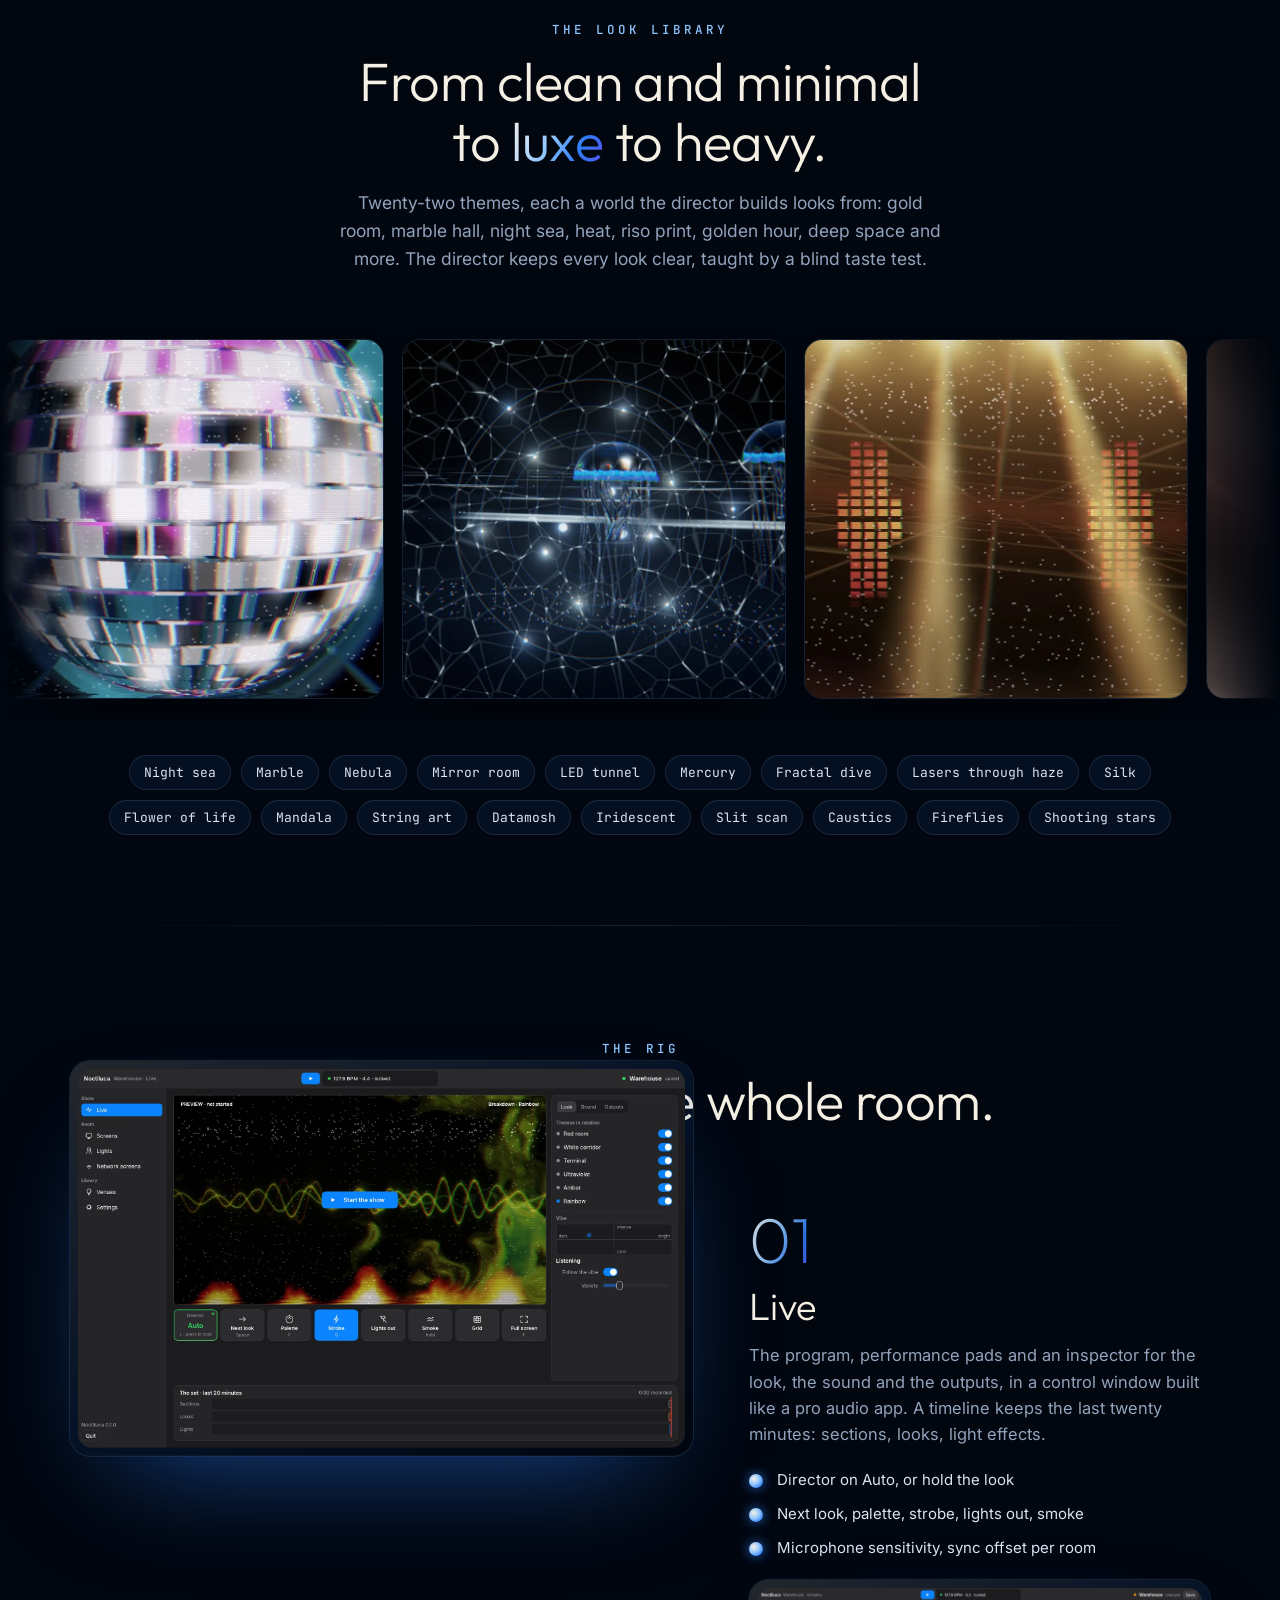
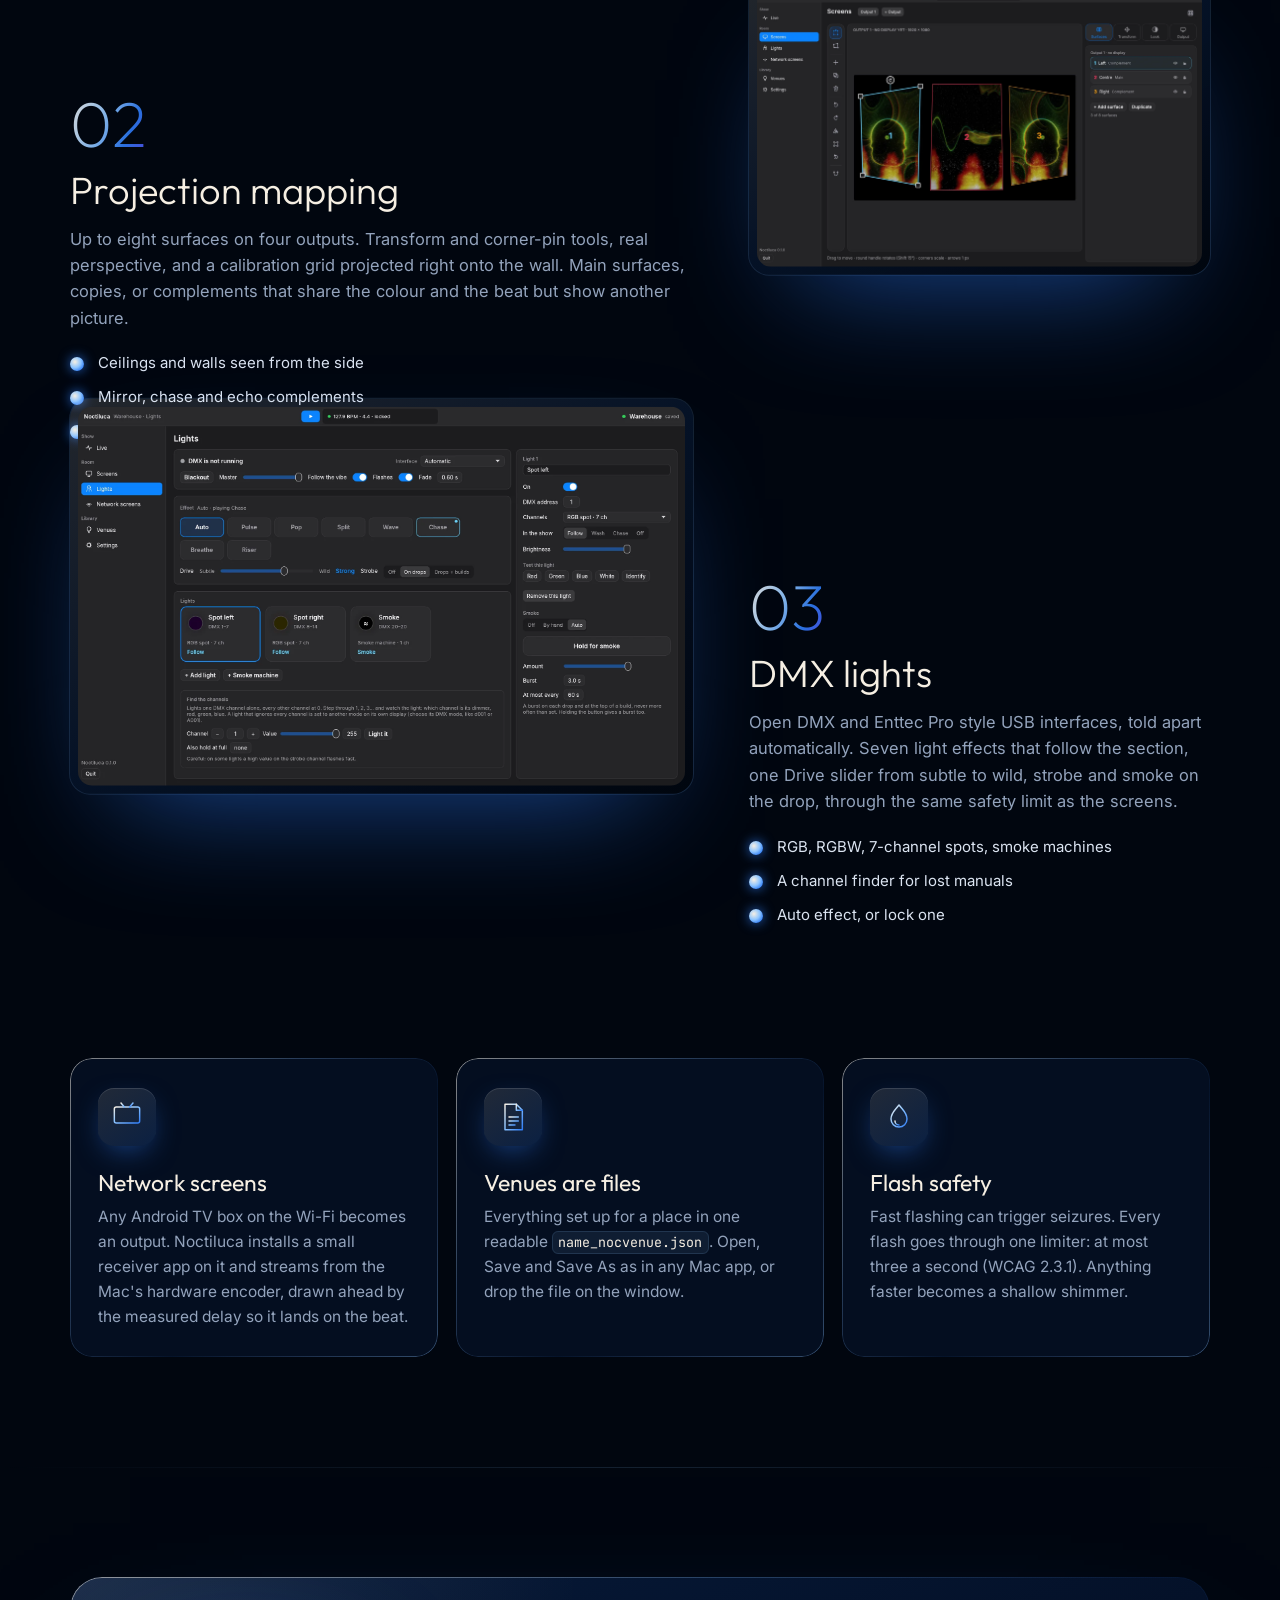
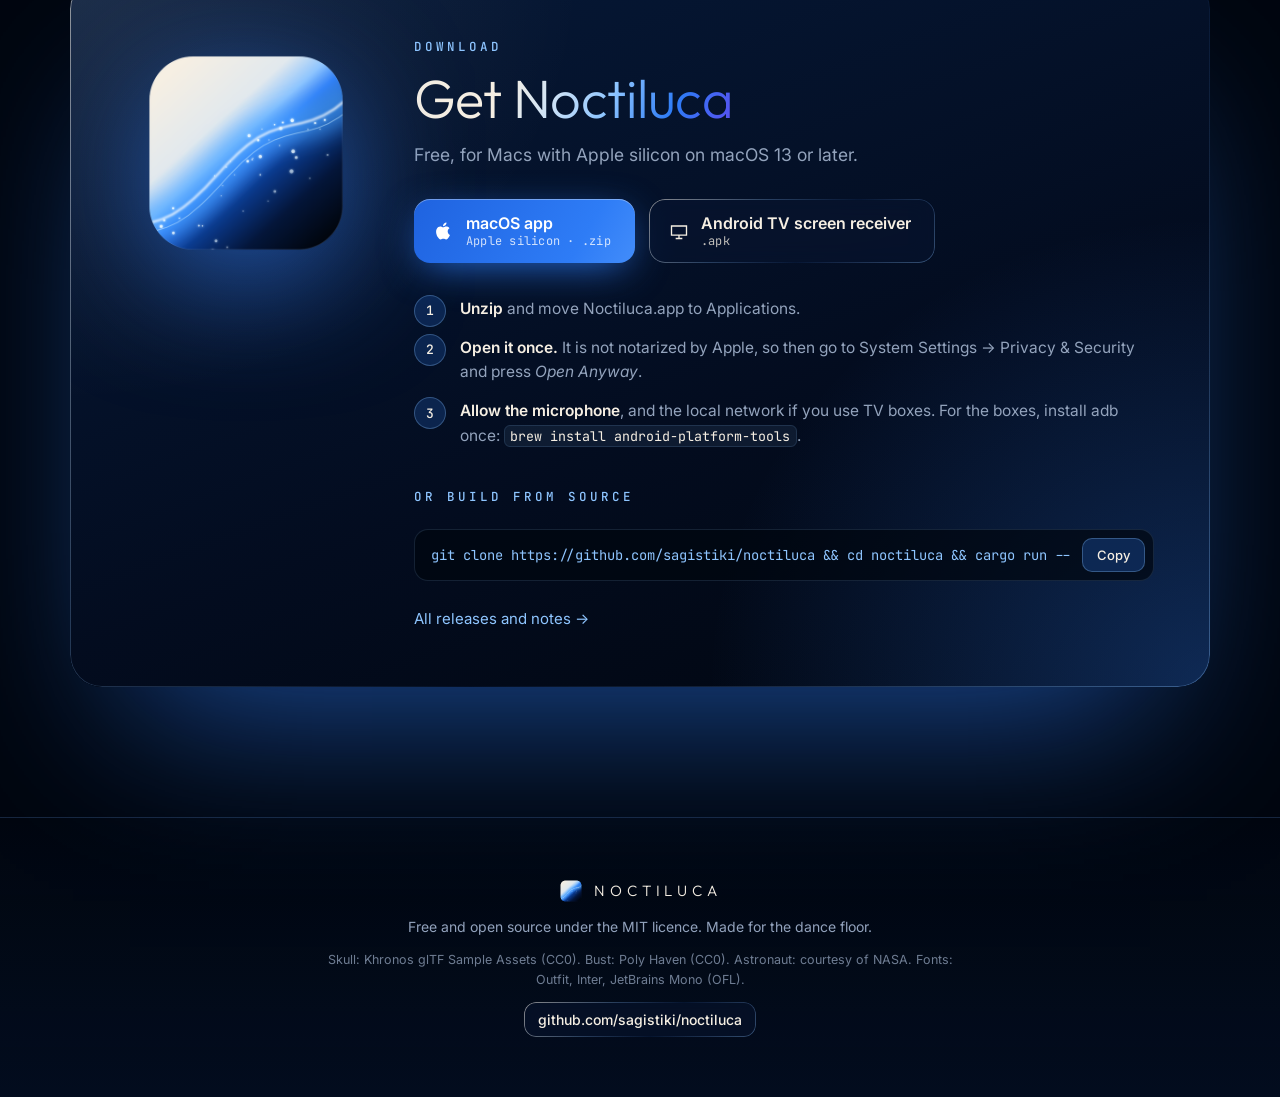
==== commit 099d8c74: "Teach the director taste from a blind look test 140 looks, half from the themes and half random, wer" ====
--- a/site/index.html
+++ b/site/index.html
@@ -86,7 +86,7 @@
         <figcaption>Playing to a kick at 128 BPM: the mirror ball turns once every 32 beats and sparkles with the hi-hats.</figcaption>
       </figure>
       <ul class="stats" aria-label="The look library">
-        <li data-reveal><b data-count="19" data-key="themes">19</b><span>themes</span></li>
+        <li data-reveal><b data-count="22" data-key="themes">22</b><span>themes</span></li>
         <li data-reveal style="--d:.05s"><b data-count="20" data-key="backgrounds">20</b><span>backgrounds</span></li>
         <li data-reveal style="--d:.1s"><b data-count="22" data-key="patterns">22</b><span>patterns</span></li>
         <li data-reveal style="--d:.15s"><b data-count="24" data-key="objects">24</b><span>3D objects</span></li>
@@ -151,7 +151,7 @@
       <header class="head" data-reveal>
         <p class="kicker">The look library</p>
         <h2>From clean and minimal to <span class="grad">luxe</span> to heavy.</h2>
-        <p class="sub">Nineteen themes, each a world the director builds looks from: gold room, marble hall, night sea, acid warehouse, deep space, cathedral and more.</p>
+        <p class="sub">Twenty-two themes, each a world the director builds looks from: gold room, marble hall, night sea, heat, riso print, golden hour, deep space and more. The director keeps every look clear, taught by a blind taste test.</p>
       </header>
     </div>
     <div class="marquee" aria-label="Looks from the show">
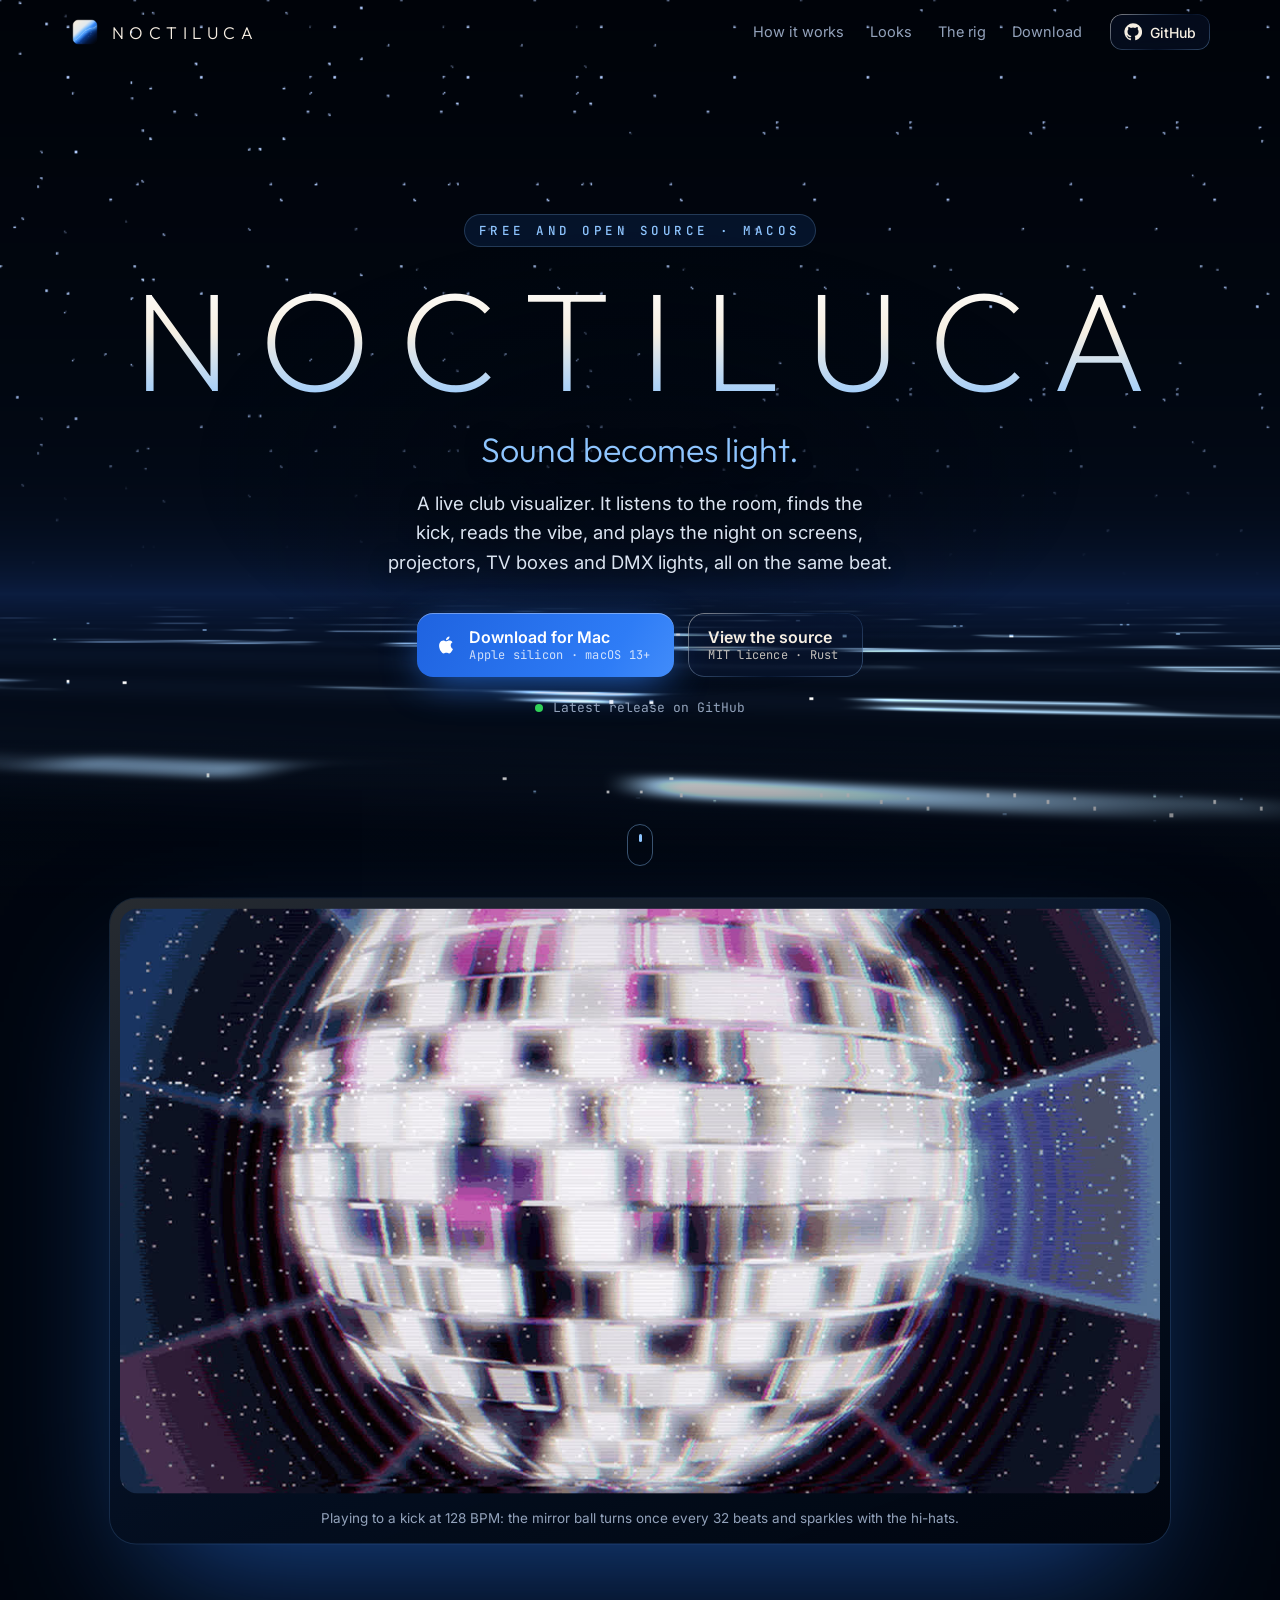
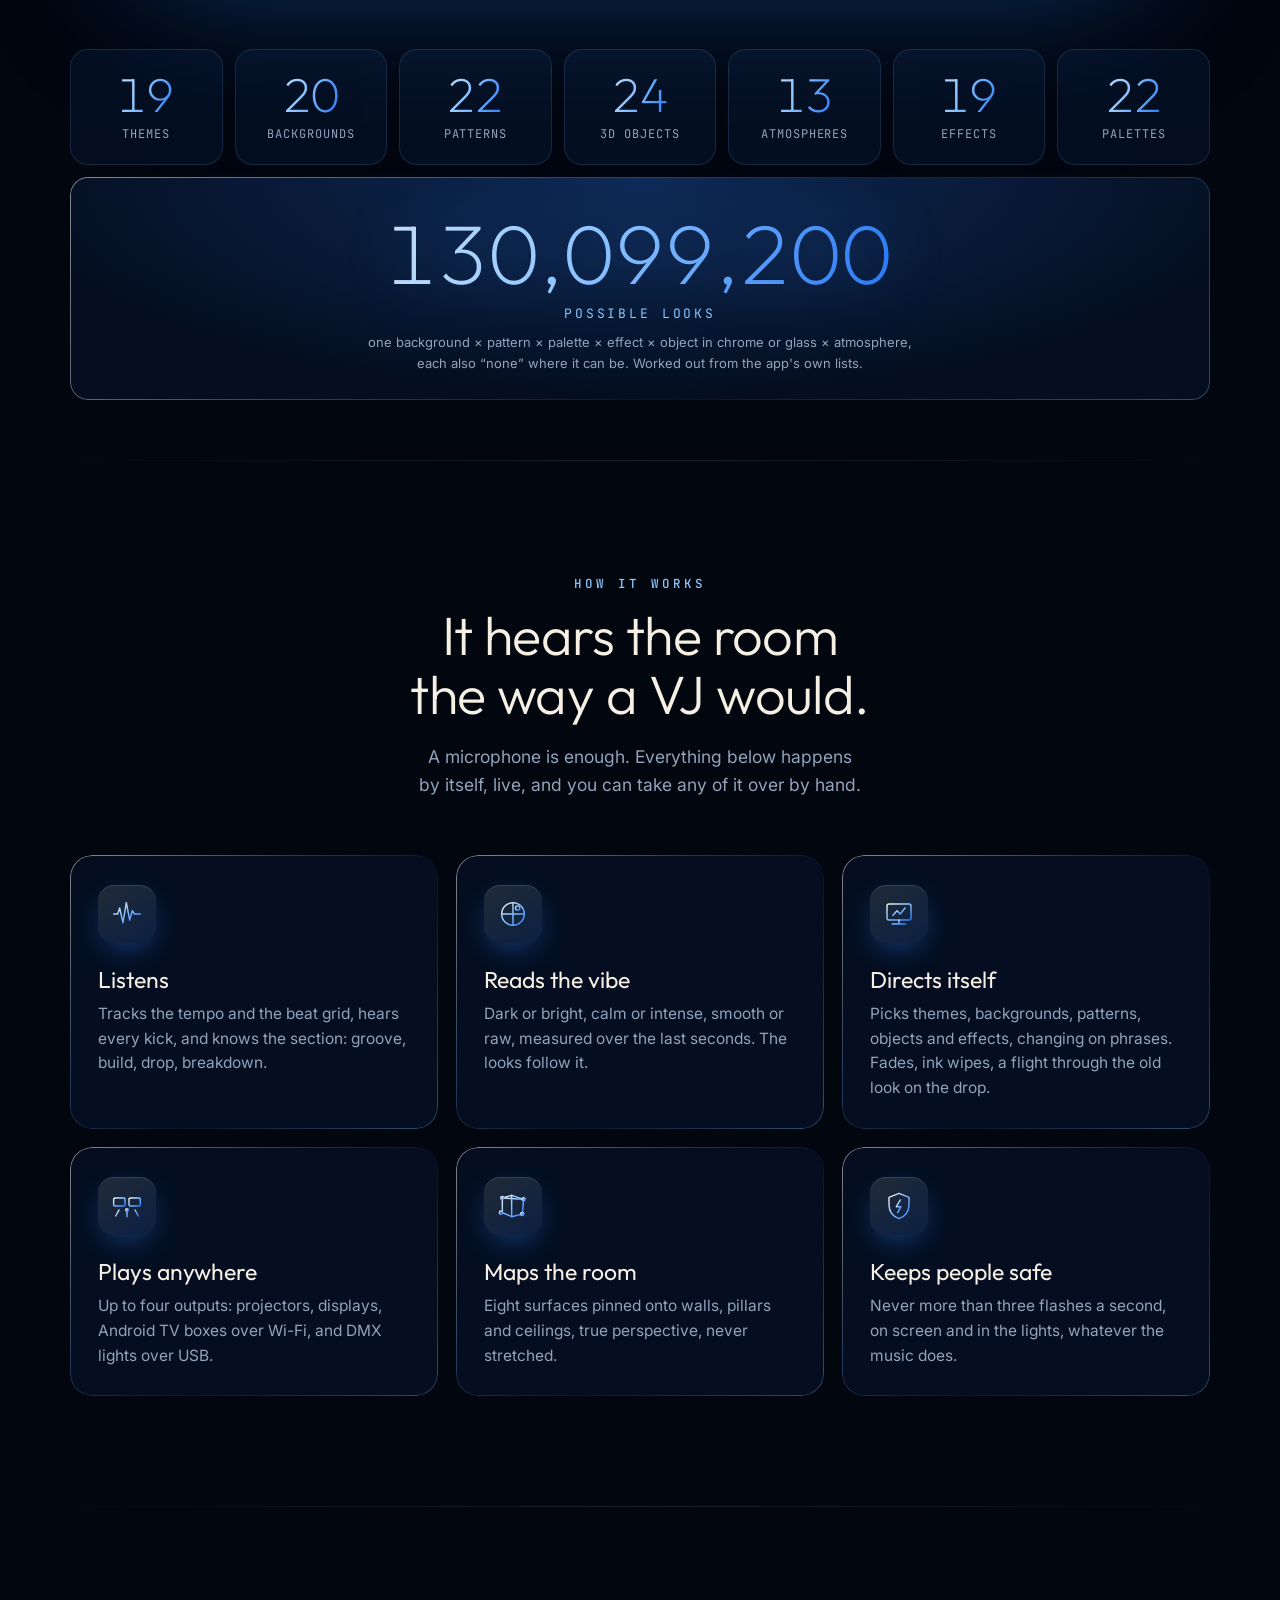
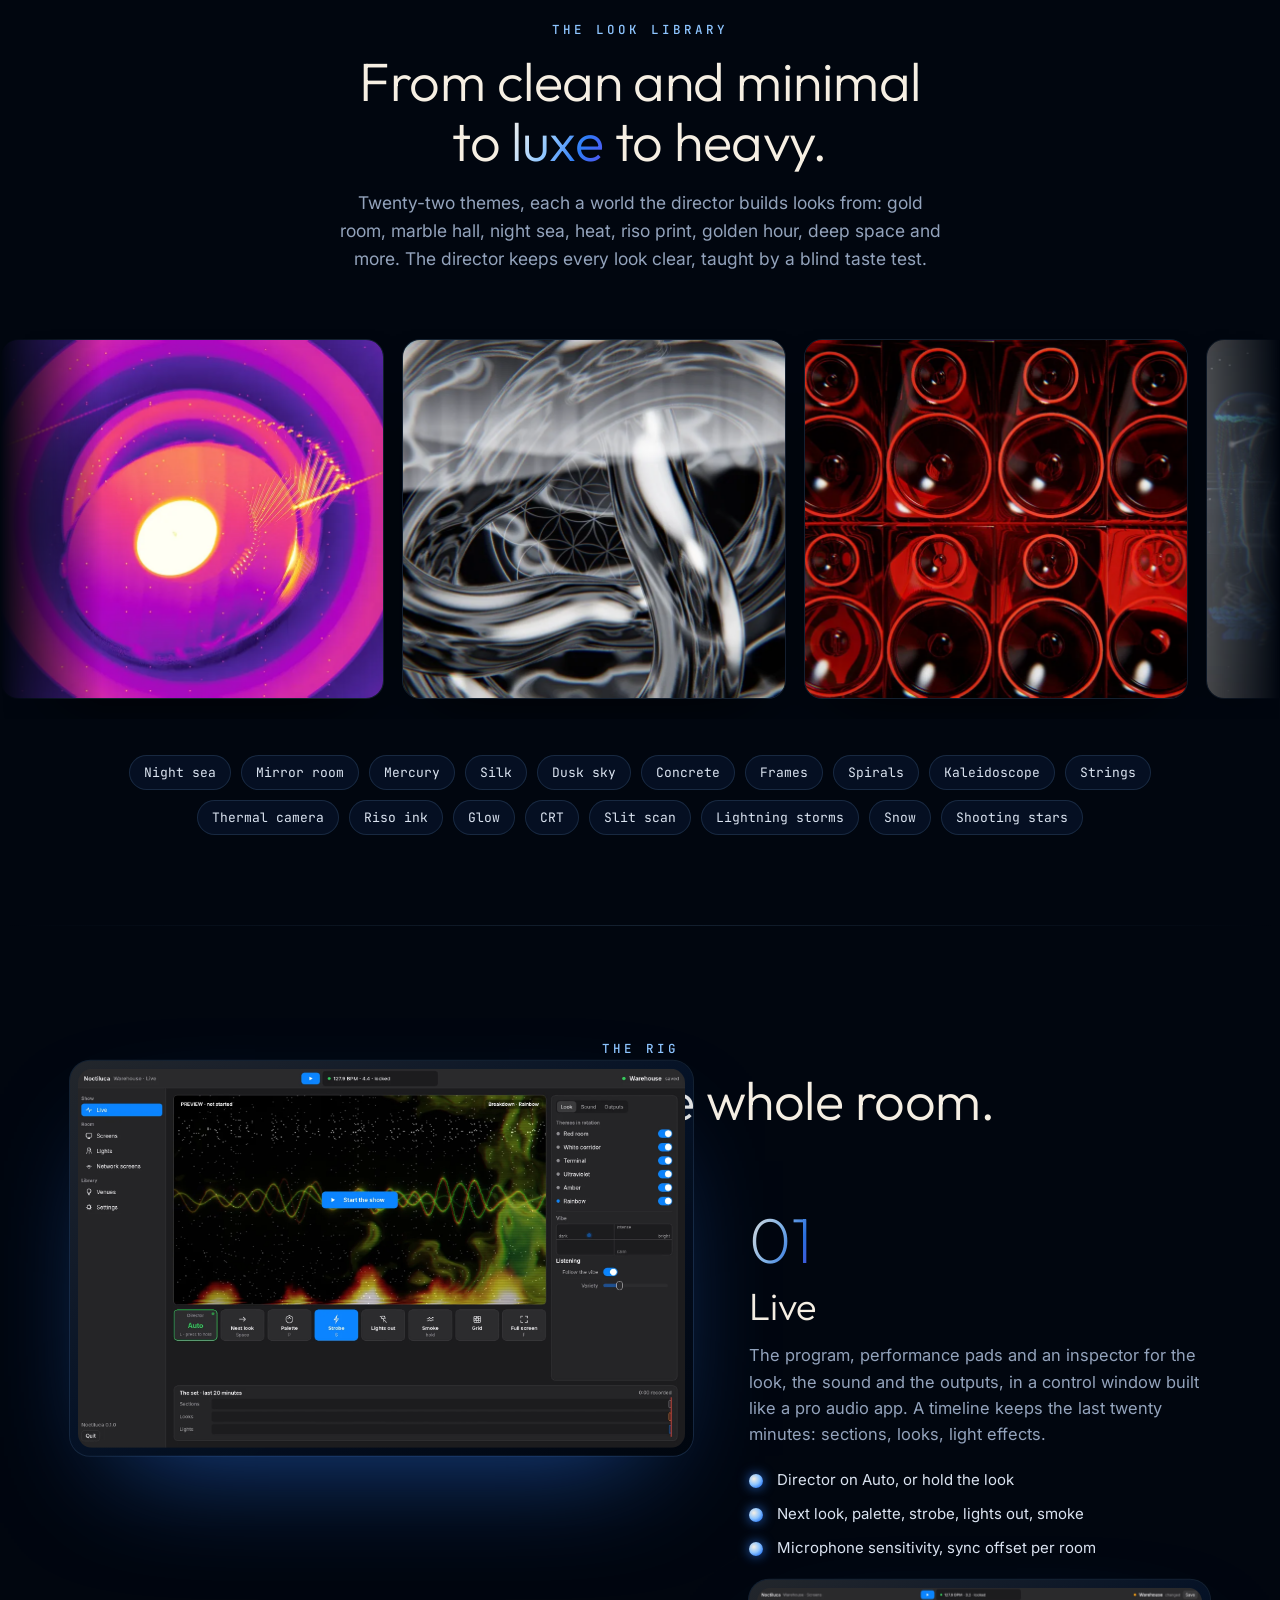
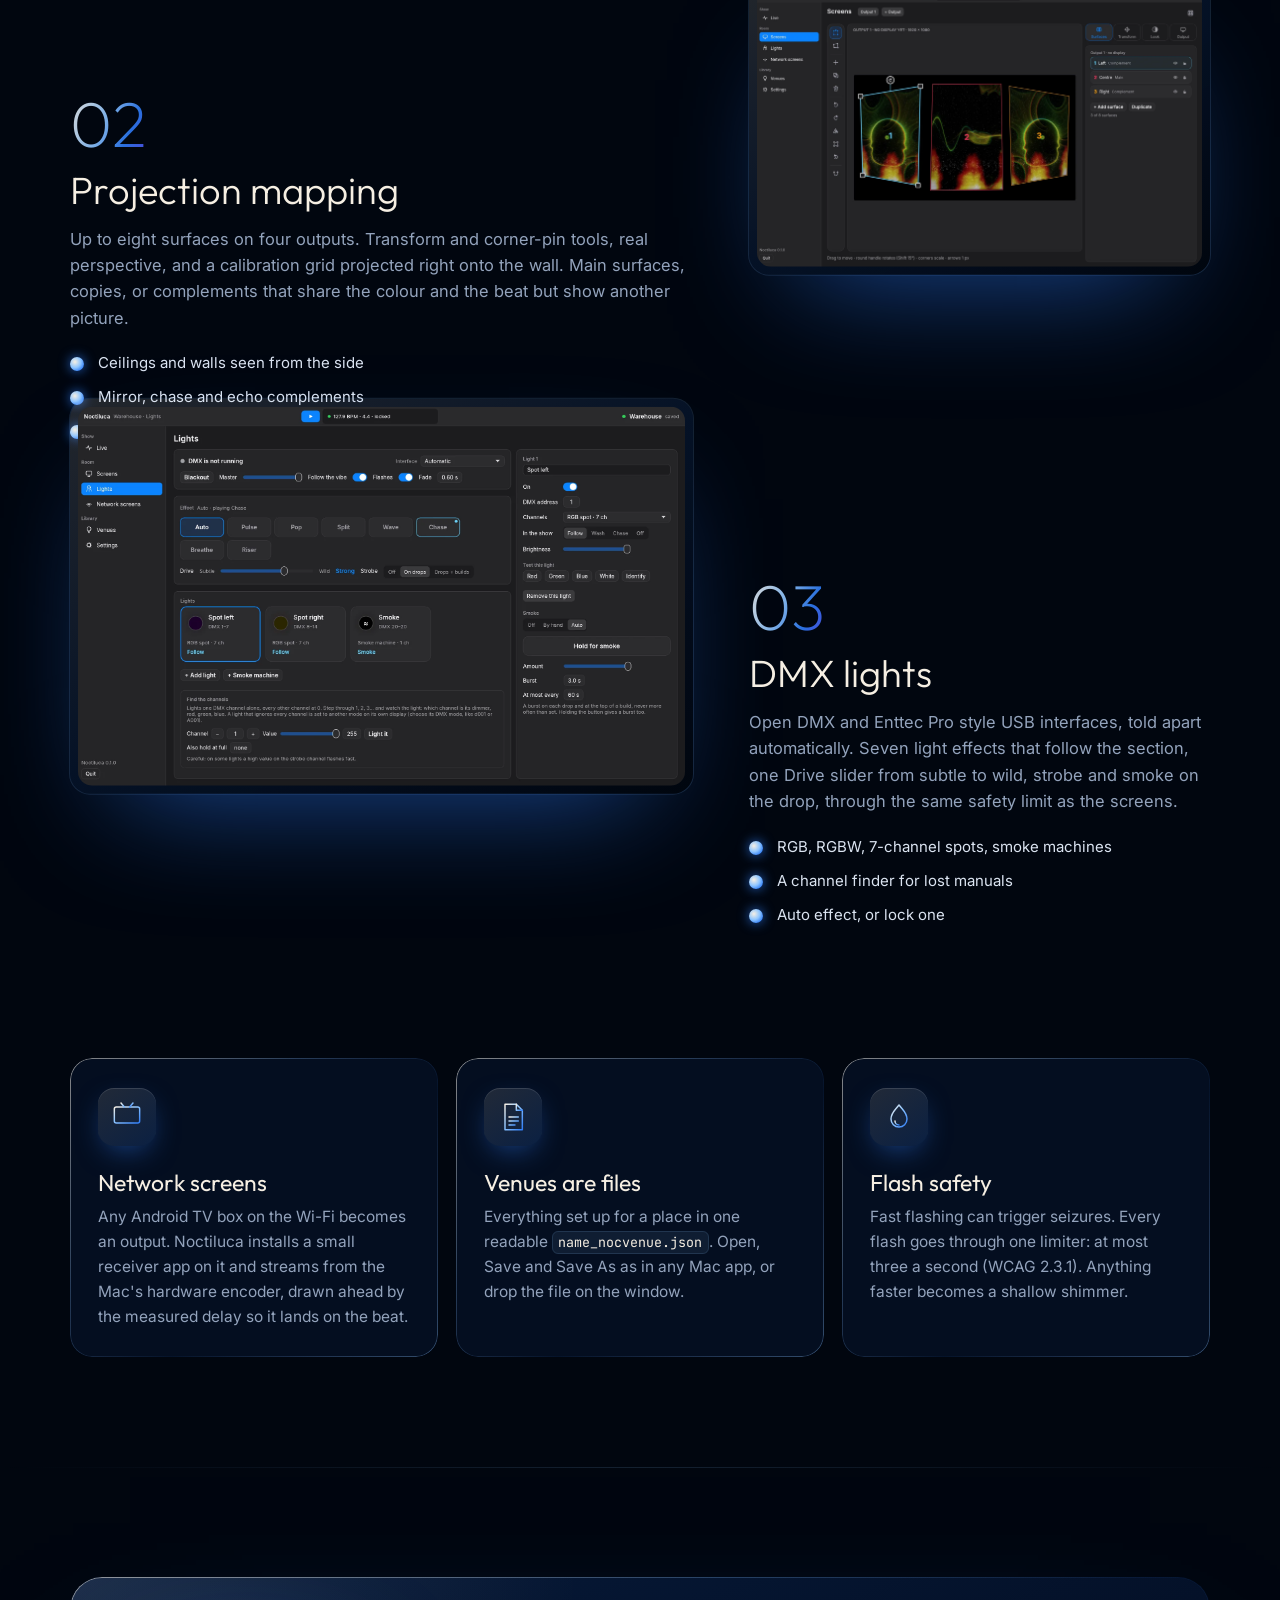
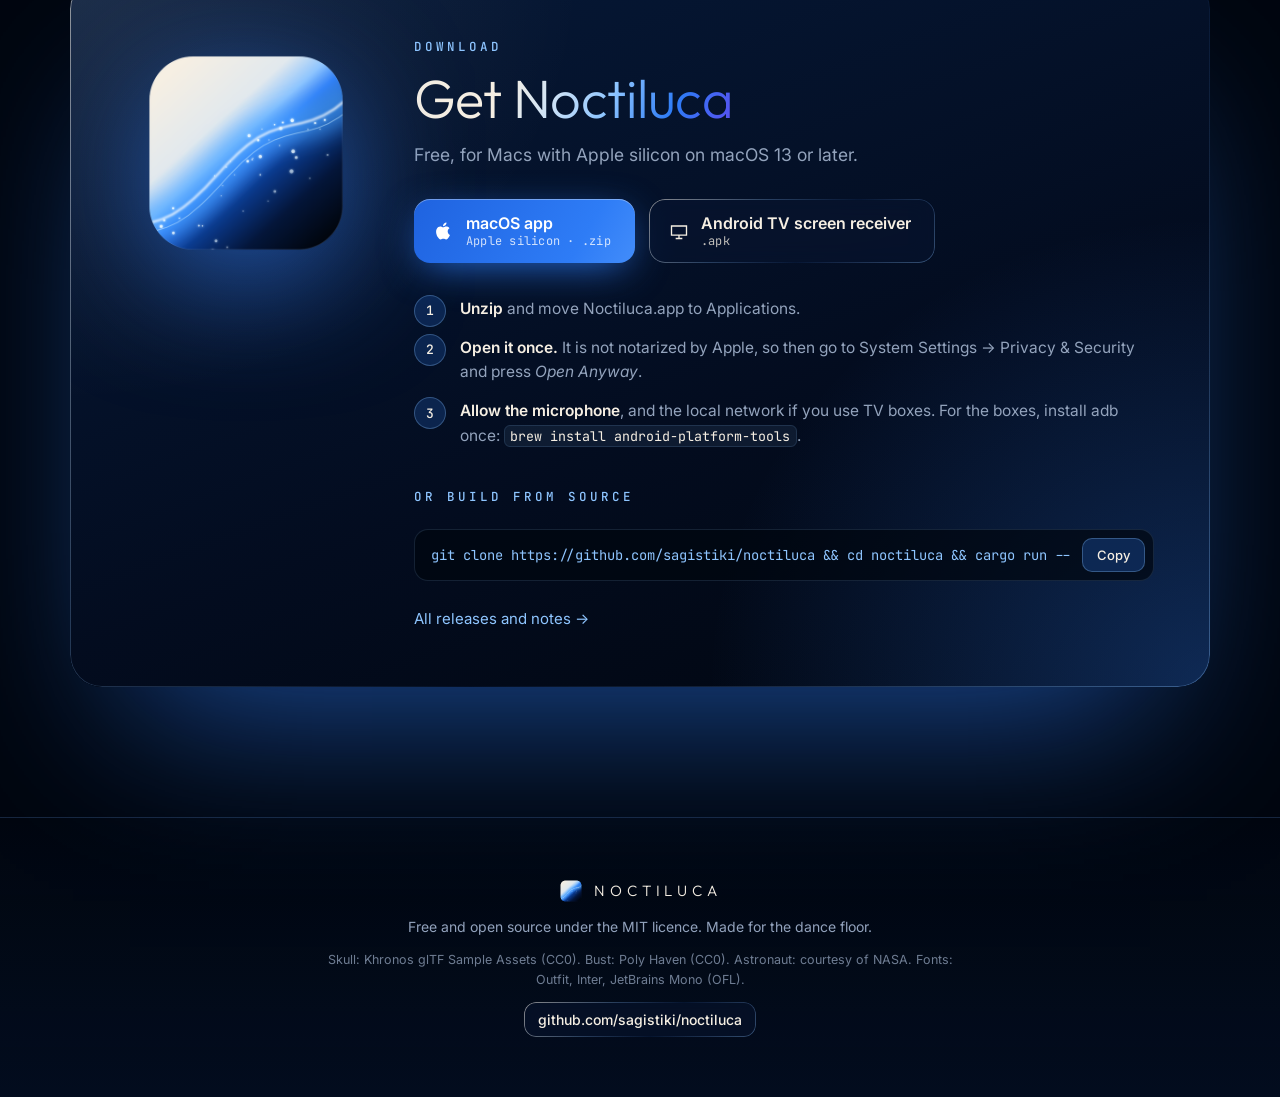
==== commit bc478951: "Show the director's new taste in the site gallery Fourteen looks rated "love" in the blind test, wit" ====
--- a/site/index.html
+++ b/site/index.html
@@ -156,23 +156,25 @@
     </div>
     <div class="marquee" aria-label="Looks from the show">
       <div class="track">
-        <img src="assets/img/look1.webp" alt="A chrome mirror ball in a cyan tunnel" loading="lazy" width="640" height="360">
-        <img src="assets/img/obj-jellyfish.webp" alt="Glass jellyfish over a glowing night sea" loading="lazy" width="640" height="360">
-        <img src="assets/img/look2.webp" alt="Amber beams over a laser grid" loading="lazy" width="640" height="360">
-        <img src="assets/img/obj-rose.webp" alt="A chrome rose on silk" loading="lazy" width="640" height="360">
-        <img src="assets/img/look5.webp" alt="A violet corridor in a lightning storm" loading="lazy" width="640" height="360">
-        <img src="assets/img/obj-bust.webp" alt="A classical bust on black marble" loading="lazy" width="640" height="360">
-        <img src="assets/img/look3.webp" alt="Red shards in liquid" loading="lazy" width="640" height="360">
-        <img src="assets/img/obj-diamond.webp" alt="Diamonds orbiting a large one" loading="lazy" width="640" height="360">
-        <img src="assets/img/look6.webp" alt="A golden knot over fire" loading="lazy" width="640" height="360">
-        <img src="assets/img/obj-astronaut.webp" alt="An astronaut floating in a nebula" loading="lazy" width="640" height="360">
-        <img src="assets/img/look4.webp" alt="Glass spheres over pale rings" loading="lazy" width="640" height="360">
-        <img src="assets/img/obj-cubes.webp" alt="A swarm of chrome cubes over an LED tunnel" loading="lazy" width="640" height="360">
+        <img src="assets/img/gallery-01.webp" alt="A vinyl record turning in thermal-camera colours" loading="lazy" width="640" height="360">
+        <img src="assets/img/gallery-02.webp" alt="A chrome knot over liquid mercury" loading="lazy" width="640" height="360">
+        <img src="assets/img/gallery-03.webp" alt="A wall of speakers in a red room" loading="lazy" width="640" height="360">
+        <img src="assets/img/gallery-04.webp" alt="Glass jellyfish over a pale night sea" loading="lazy" width="640" height="360">
+        <img src="assets/img/gallery-05.webp" alt="A violet corridor of mirrors through a prism" loading="lazy" width="640" height="360">
+        <img src="assets/img/gallery-06.webp" alt="A glass record player in gold light" loading="lazy" width="640" height="360">
+        <img src="assets/img/gallery-07.webp" alt="A riso-printed moon with shooting stars" loading="lazy" width="640" height="360">
+        <img src="assets/img/gallery-08.webp" alt="Eyes over plasma in thermal colours" loading="lazy" width="640" height="360">
+        <img src="assets/img/gallery-09.webp" alt="White rings in an empty room" loading="lazy" width="640" height="360">
+        <img src="assets/img/gallery-10.webp" alt="A corridor spiralling through laser haze, seen in thermal" loading="lazy" width="640" height="360">
+        <img src="assets/img/gallery-11.webp" alt="Gold butterflies over a dark sea at golden hour" loading="lazy" width="640" height="360">
+        <img src="assets/img/gallery-12.webp" alt="Speakers in a riso-ink kaleidoscope" loading="lazy" width="640" height="360">
+        <img src="assets/img/gallery-13.webp" alt="Glowing butterflies over flames" loading="lazy" width="640" height="360">
+        <img src="assets/img/gallery-14.webp" alt="Green glass eyes on a terminal radar" loading="lazy" width="640" height="360">
       </div>
     </div>
     <div class="wrap">
       <div class="chips" data-reveal>
-        <span>Night sea</span><span>Marble</span><span>Nebula</span><span>Mirror room</span><span>LED tunnel</span><span>Mercury</span><span>Fractal dive</span><span>Lasers through haze</span><span>Silk</span><span>Flower of life</span><span>Mandala</span><span>String art</span><span>Datamosh</span><span>Iridescent</span><span>Slit scan</span><span>Caustics</span><span>Fireflies</span><span>Shooting stars</span>
+        <span>Night sea</span><span>Mirror room</span><span>Mercury</span><span>Silk</span><span>Dusk sky</span><span>Concrete</span><span>Frames</span><span>Spirals</span><span>Kaleidoscope</span><span>Strings</span><span>Thermal camera</span><span>Riso ink</span><span>Glow</span><span>CRT</span><span>Slit scan</span><span>Lightning storms</span><span>Snow</span><span>Shooting stars</span>
       </div>
     </div>
   </section>
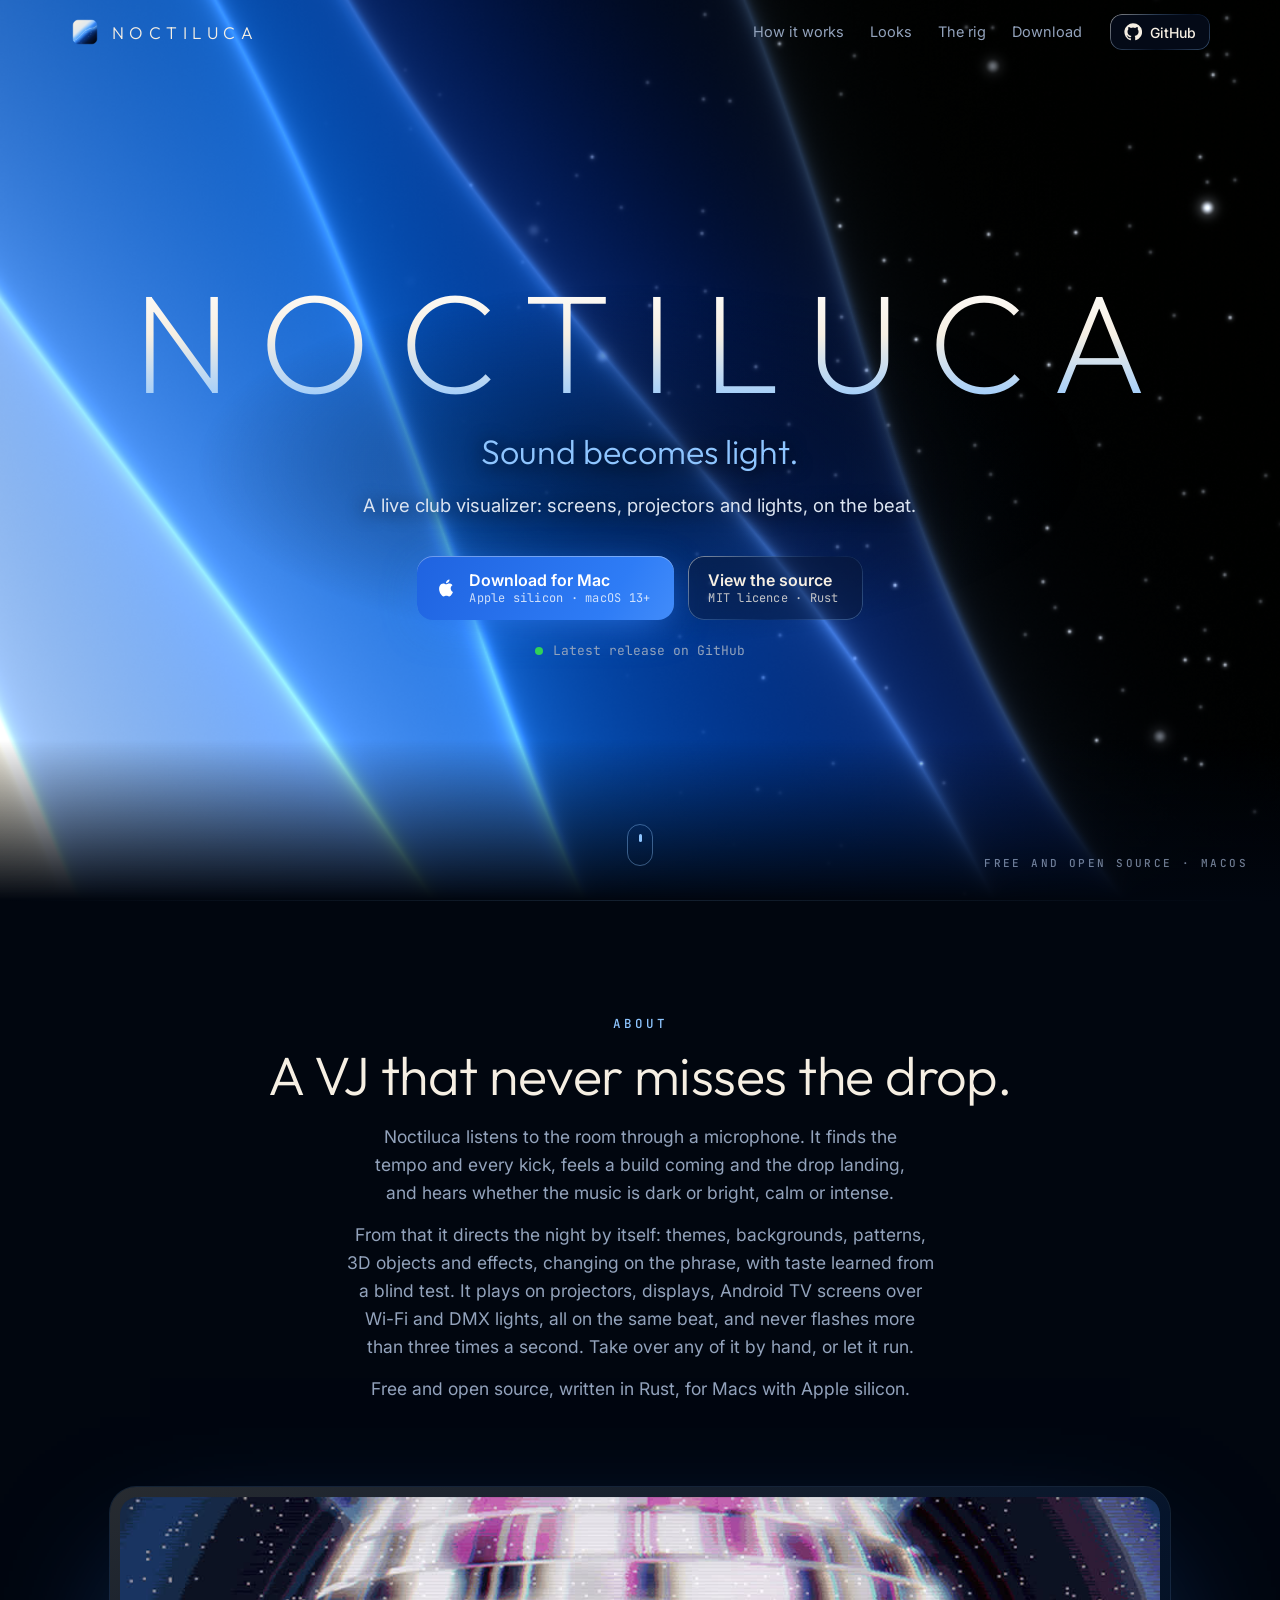
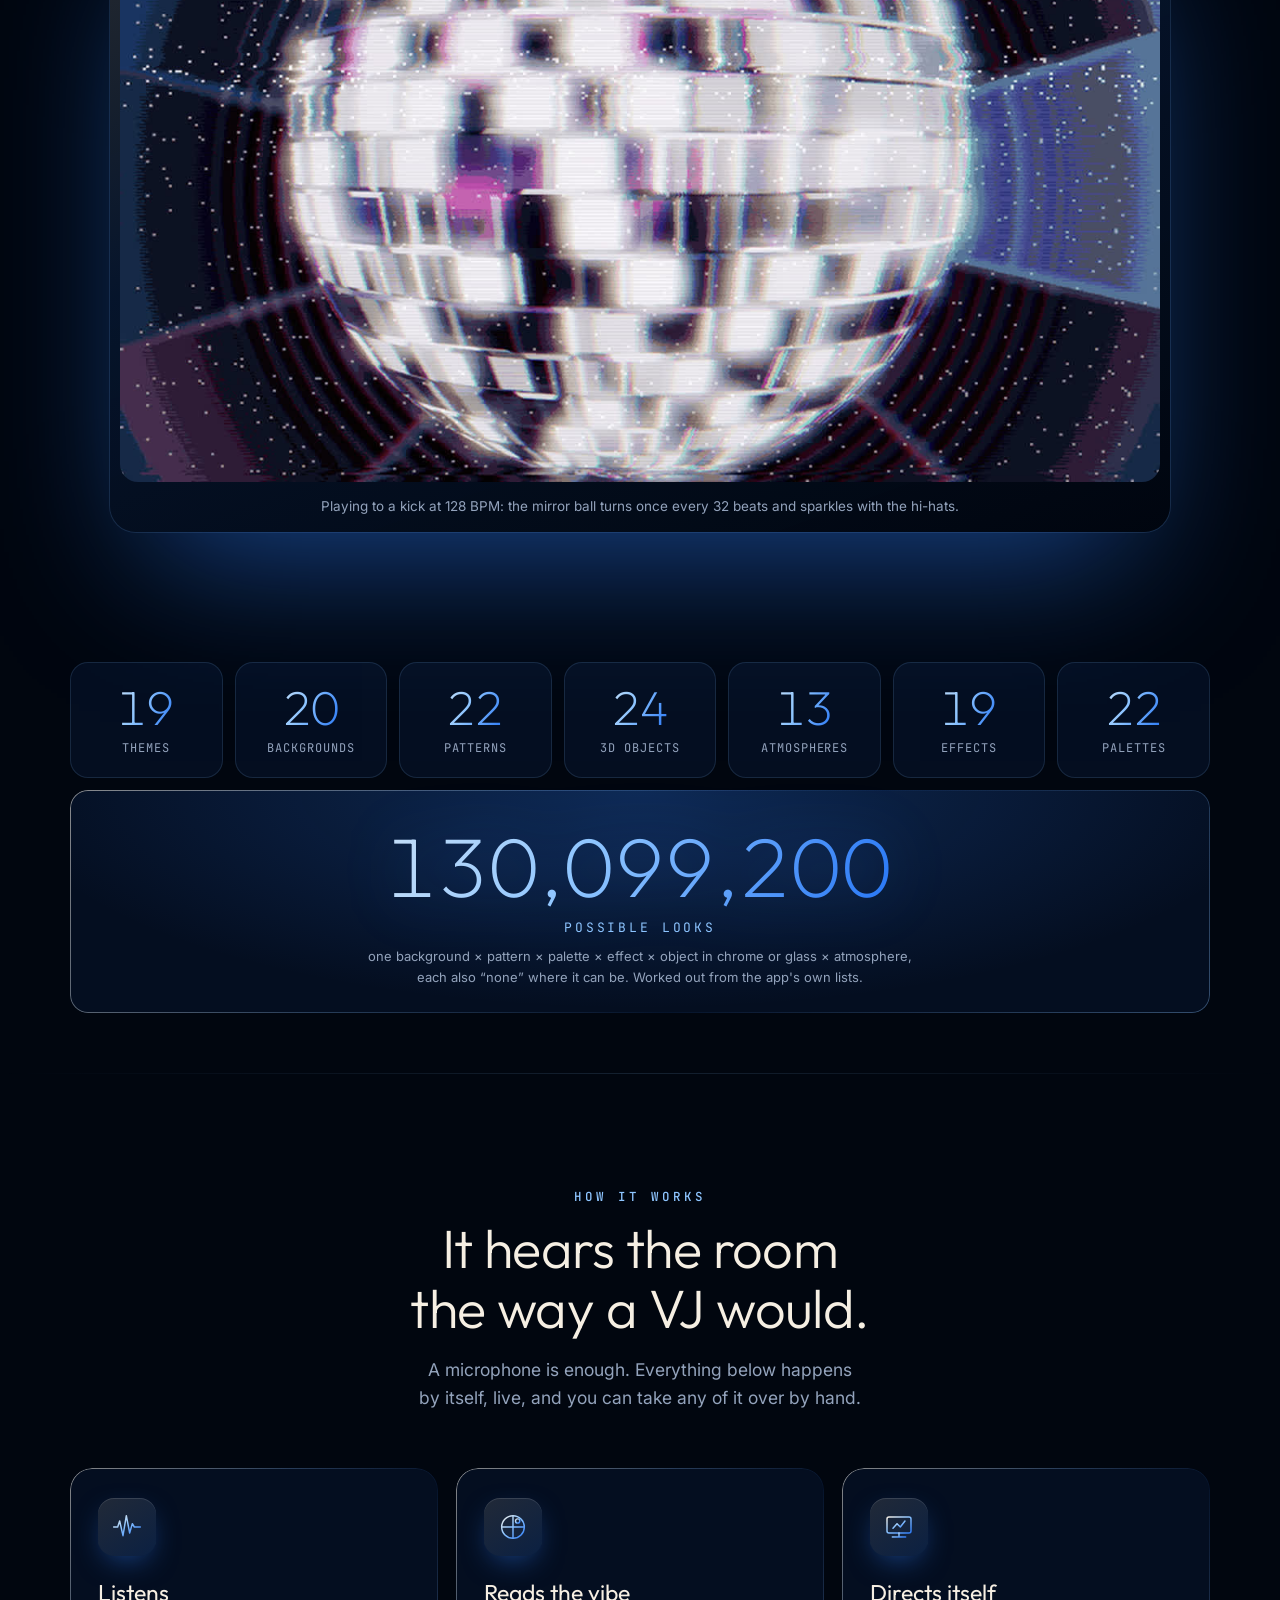
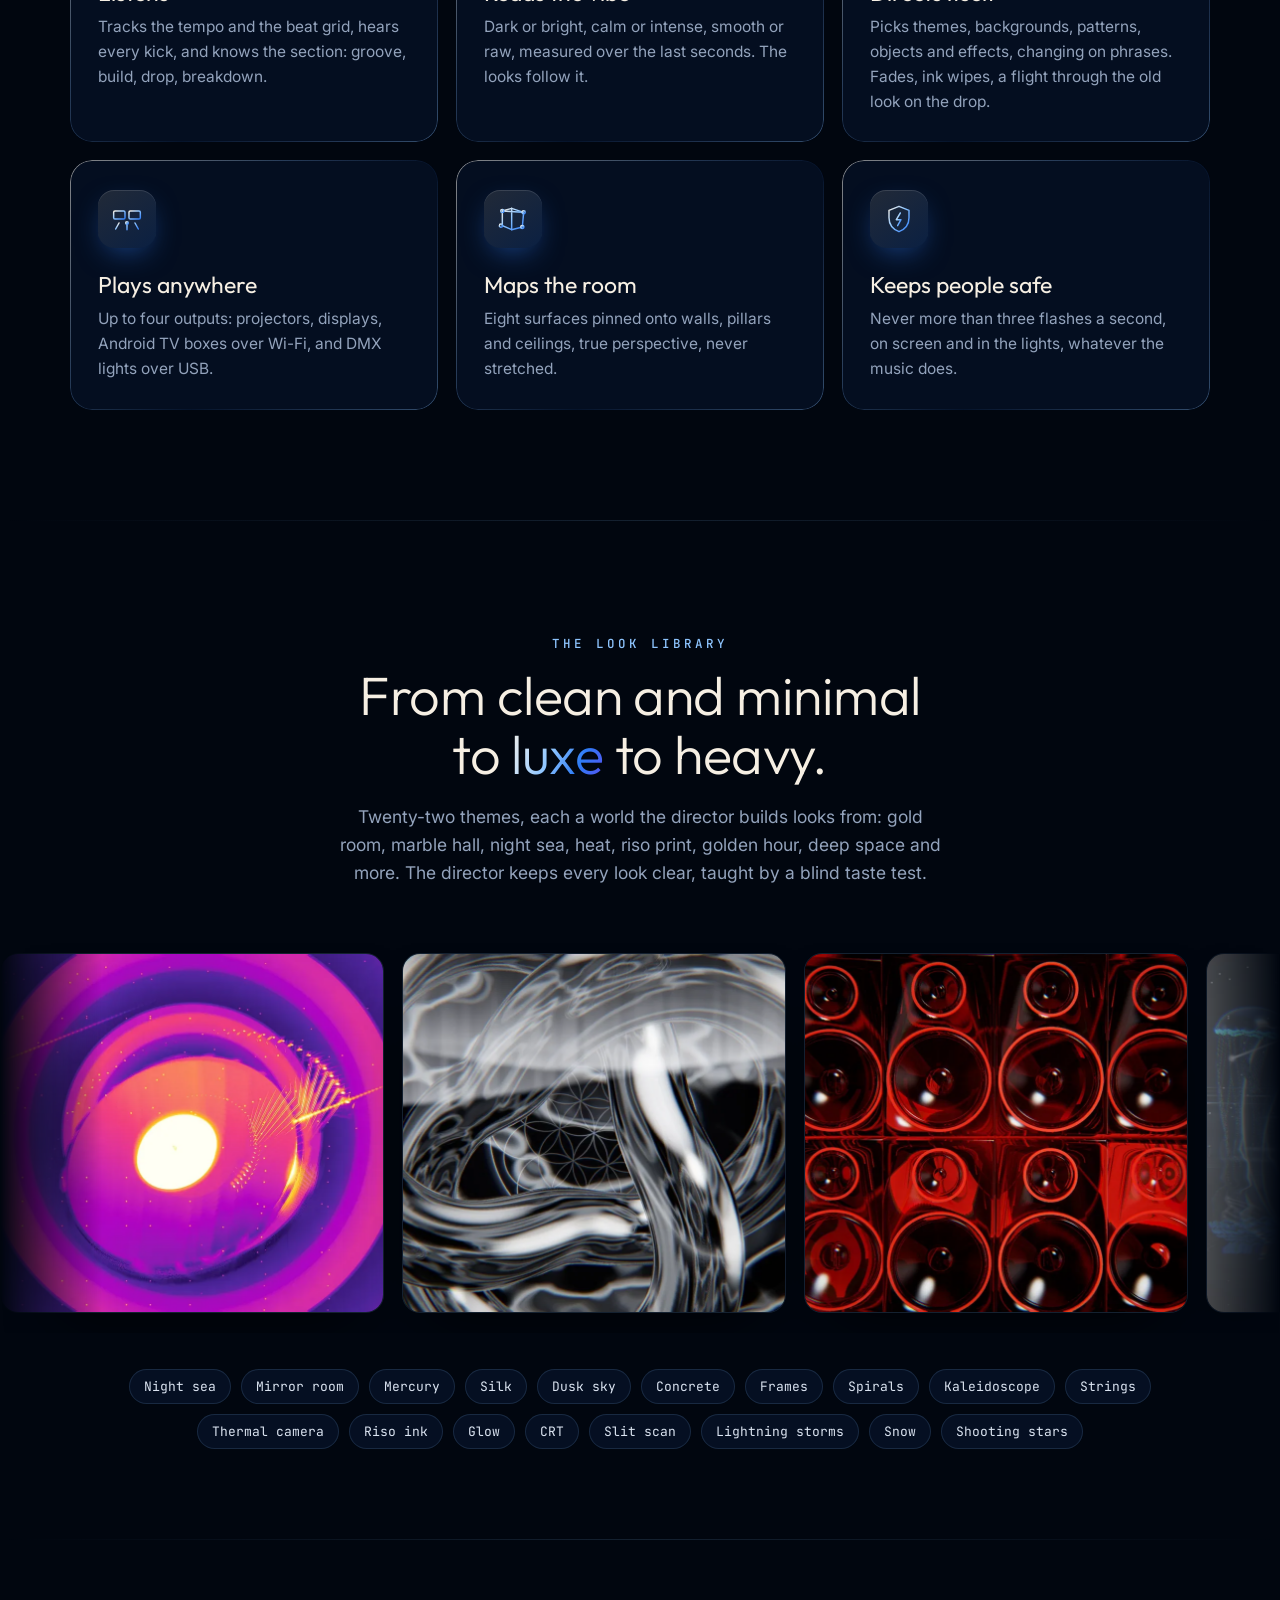
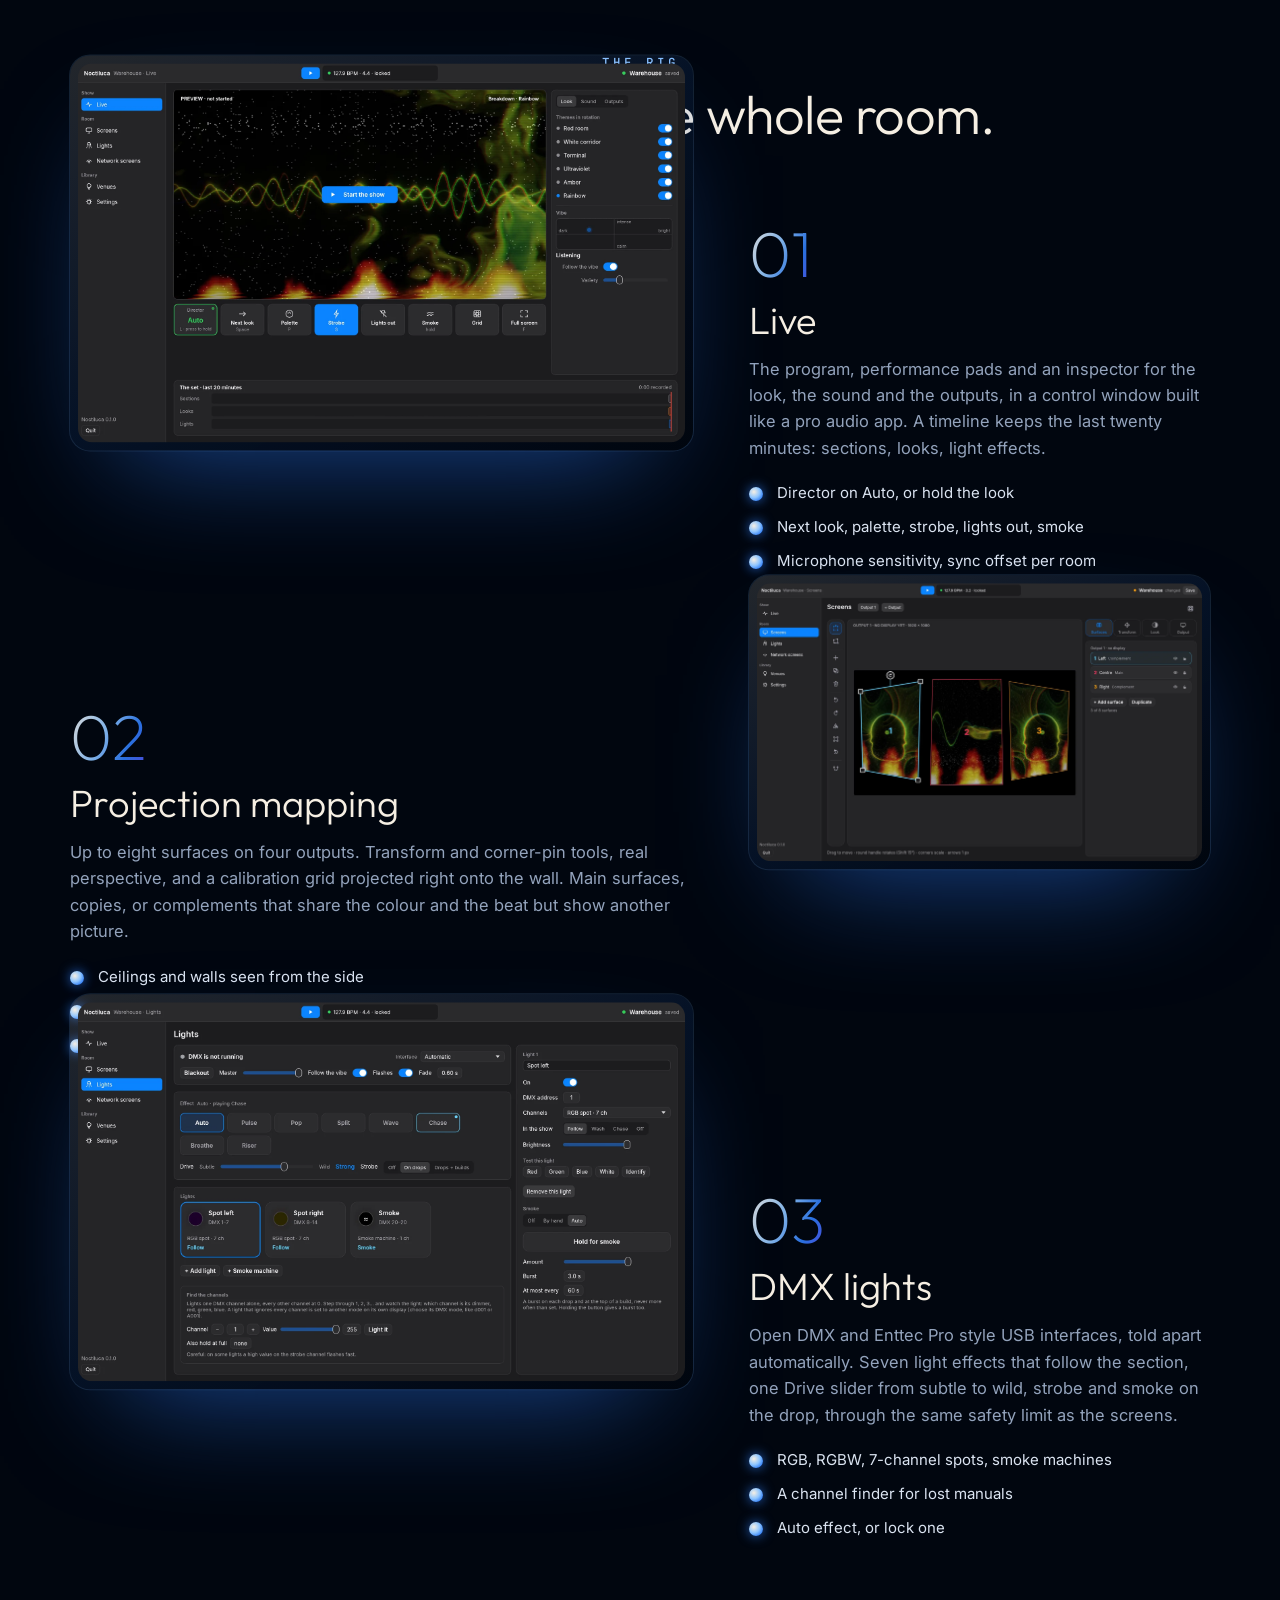
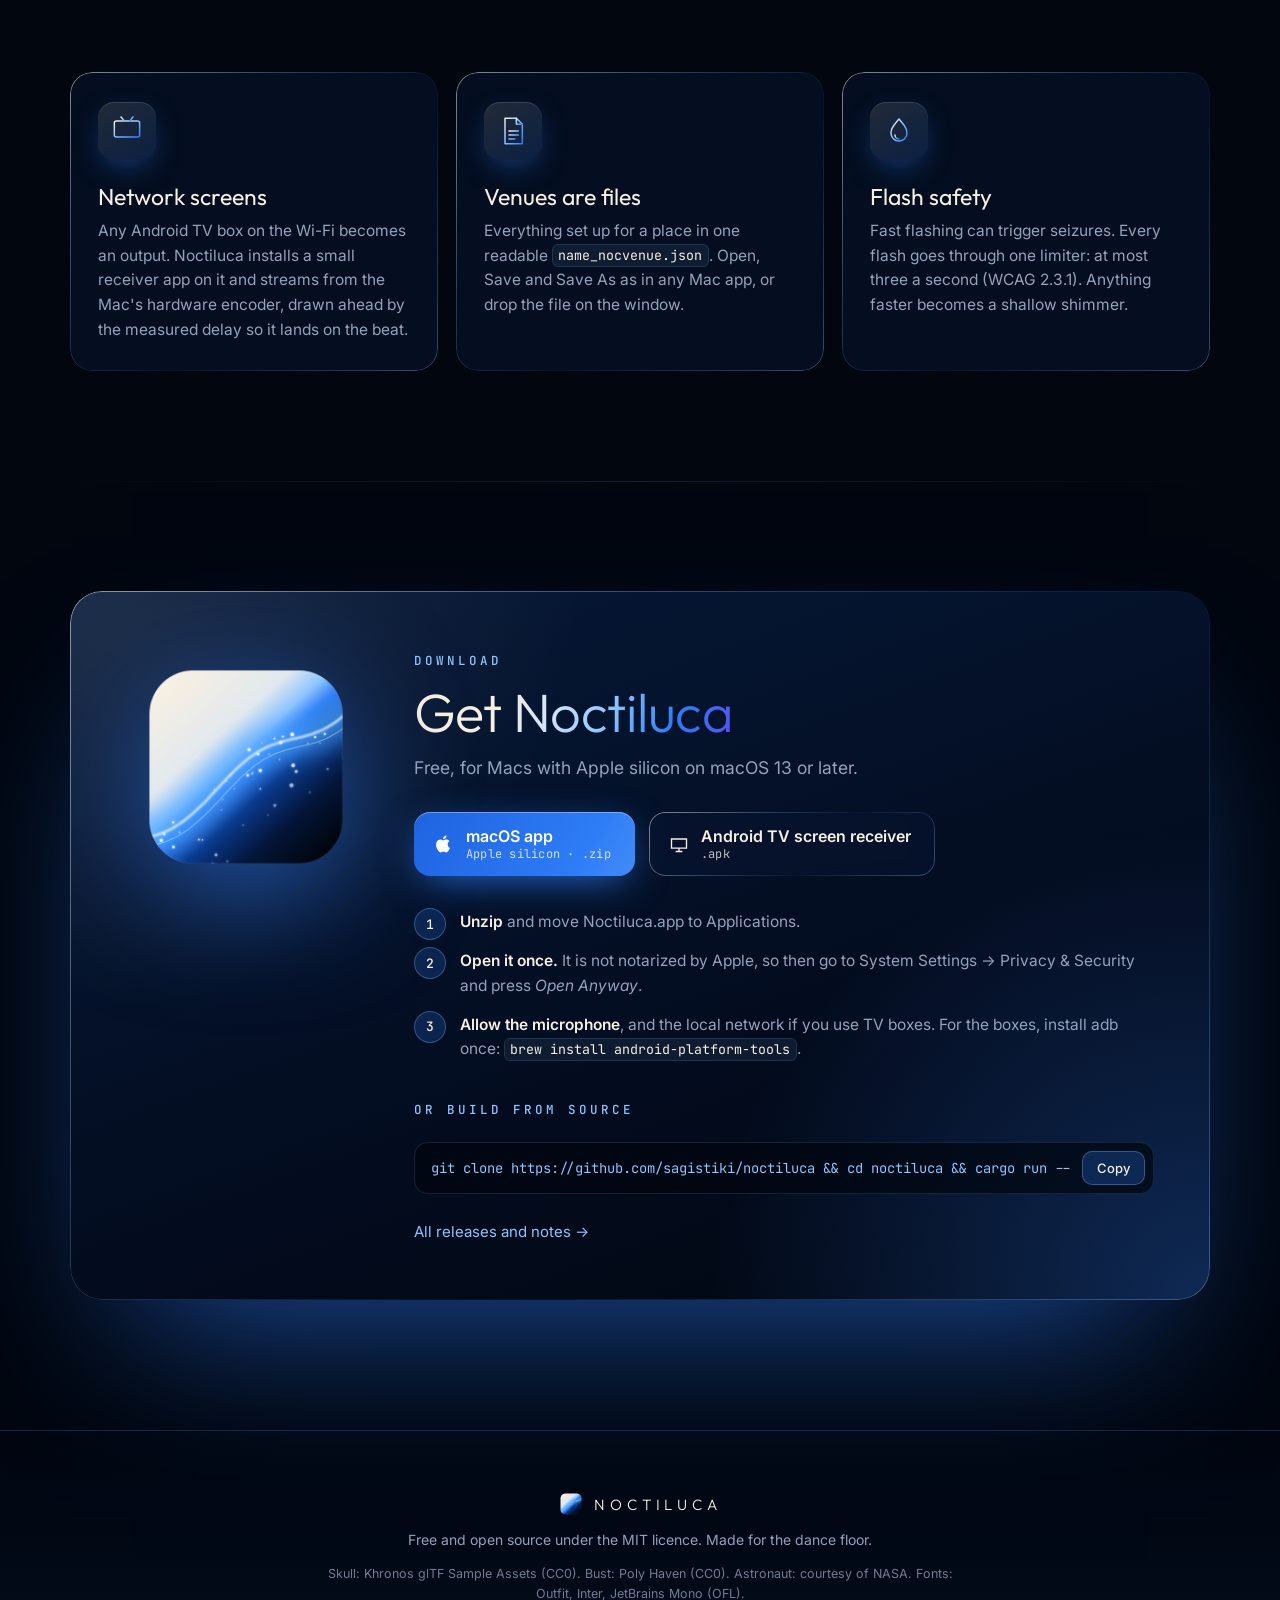
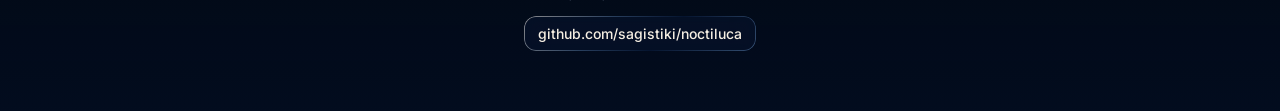
==== commit caff8eb9: "The sea as Bands, a theme length setting, and a calmer home page The sea background is redrawn: five" ====
--- a/site/index.html
+++ b/site/index.html
@@ -60,10 +60,9 @@
     <canvas class="sea" aria-hidden="true"></canvas>
     <div class="hero-glow" aria-hidden="true"></div>
     <div class="wrap hero-in">
-      <p class="eyebrow" data-reveal>Free and open source · macOS</p>
       <h1 class="wordmark" data-reveal style="--d:.08s">NOCTILUCA</h1>
       <p class="tagline" data-reveal style="--d:.16s">Sound becomes light.</p>
-      <p class="lede" data-reveal style="--d:.24s">A live club visualizer. It listens to the room, finds the kick, reads the vibe, and plays the night on screens, projectors, TV boxes and DMX lights, all on the same beat.</p>
+      <p class="lede" data-reveal style="--d:.24s">A live club visualizer: screens, projectors and lights, on the beat.</p>
       <div class="cta" data-reveal style="--d:.32s">
         <a class="btn btn-primary btn-lg" data-asset="macos" href="https://github.com/sagistiki/noctiluca/releases/latest">
           <svg viewBox="0 0 24 24" width="20" height="20" aria-hidden="true"><path fill="currentColor" d="M16.4 12.6c0-2.6 2.1-3.8 2.2-3.9-1.2-1.8-3.1-2-3.7-2-1.6-.2-3.1.9-3.9.9s-2.1-.9-3.4-.9c-1.7 0-3.3 1-4.2 2.6-1.8 3.1-.5 7.7 1.3 10.2.9 1.2 1.9 2.6 3.2 2.6 1.3-.1 1.8-.8 3.3-.8s2 .8 3.4.8c1.4 0 2.3-1.3 3.1-2.5 1-1.4 1.4-2.8 1.4-2.9 0 0-2.7-1-2.7-4.1ZM13.9 4.9c.7-.9 1.2-2 1-3.2-1 0-2.3.7-3 1.5-.7.8-1.2 2-1.1 3.1 1.2.1 2.3-.6 3.1-1.4Z"/></svg>
@@ -75,7 +74,21 @@
       </div>
       <p class="release-line" data-reveal style="--d:.4s"><span class="dot"></span><span data-release>Latest release</span></p>
     </div>
-    <a class="scroll-cue" href="#show" aria-label="Scroll down"><span></span></a>
+    <a class="scroll-cue" href="#about" aria-label="Scroll down"><span></span></a>
+    <p class="corner-tag" data-reveal style="--d:.5s">Free and open source · macOS</p>
+  </section>
+
+  <!-- About -->
+  <section id="about" class="section about">
+    <div class="wrap">
+      <header class="head" data-reveal>
+        <p class="kicker">About</p>
+        <h2>A VJ that never misses the drop.</h2>
+        <p class="sub">Noctiluca listens to the room through a microphone. It finds the tempo and every kick, feels a build coming and the drop landing, and hears whether the music is dark or bright, calm or intense.</p>
+        <p class="sub">From that it directs the night by itself: themes, backgrounds, patterns, 3D objects and effects, changing on the phrase, with taste learned from a blind test. It plays on projectors, displays, Android TV screens over Wi-Fi and DMX lights, all on the same beat, and never flashes more than three times a second. Take over any of it by hand, or let it run.</p>
+        <p class="sub">Free and open source, written in Rust, for Macs with Apple silicon.</p>
+      </header>
+    </div>
   </section>
 
   <!-- The show, playing -->
--- a/site/style.css
+++ b/site/style.css
@@ -86,13 +86,12 @@
 
 /* ---------- hero ---------- */
 .hero { position: relative; min-height: 100svh; display: grid; align-items: center; overflow: hidden; padding: 120px 0 90px; }
-.sea { position: absolute; inset: 0; width: 100%; height: 100%; background: radial-gradient(120% 80% at 70% 110%, #0b3b8f 0%, #04163a 40%, var(--night) 75%); }
+.sea { position: absolute; inset: 0; width: 100%; height: 100%; background: linear-gradient(62deg, #f7efde 0%, #c9dcf5 10%, #2b7ff2 28%, #0a2a78 52%, #020818 78%); }
 .hero-glow { position: absolute; inset: auto -10% -30% -10%; height: 60%; background: radial-gradient(50% 60% at 50% 100%, rgba(46, 124, 246, 0.35), transparent 70%); pointer-events: none; }
 .hero::after { content: ""; position: absolute; inset: auto 0 0; height: 160px; background: linear-gradient(transparent, var(--night)); pointer-events: none; }
 .hero-in { position: relative; z-index: 2; text-align: center; display: flex; flex-direction: column; align-items: center; }
 .hero-in::before { content: ""; position: absolute; inset: -12% -6%; z-index: -1; background: radial-gradient(50% 50% at 50% 50%, rgba(1, 6, 15, 0.55), transparent 75%); pointer-events: none; }
 .lede, .tagline { text-shadow: 0 2px 18px rgba(1, 6, 15, 0.9); }
-.eyebrow { font: 500 12.5px var(--mono); letter-spacing: 0.28em; text-transform: uppercase; color: var(--foam); margin: 0 0 22px; padding: 7px 14px; border-radius: 99px; background: rgba(46, 124, 246, 0.12); border: 1px solid rgba(142, 197, 255, 0.22); }
 .wordmark { margin: 0; font: 200 clamp(46px, 11vw, 148px)/1 var(--display); letter-spacing: 0.2em; margin-right: -0.2em; background: linear-gradient(180deg, #fff 0%, #f6efe3 45%, #8ec5ff 100%); -webkit-background-clip: text; background-clip: text; color: transparent; filter: drop-shadow(0 0 40px rgba(46, 124, 246, 0.45)); }
 .tagline { margin: 18px 0 0; font: 300 clamp(22px, 3.2vw, 34px) var(--display); color: var(--foam); }
 .lede { max-width: 640px; margin: 18px auto 0; color: var(--text); font-size: clamp(16px, 1.6vw, 18.5px); opacity: 0.9; text-wrap: balance; }
@@ -100,6 +99,9 @@
 .release-line { margin: 22px 0 0; display: flex; align-items: center; gap: 10px; font: 400 13px var(--mono); color: var(--muted); }
 .dot { width: 8px; height: 8px; border-radius: 50%; background: #30d158; box-shadow: 0 0 0 0 rgba(48, 209, 88, 0.7); animation: ping 2.4s infinite; }
 @keyframes ping { 0% { box-shadow: 0 0 0 0 rgba(48, 209, 88, 0.6); } 80%, 100% { box-shadow: 0 0 0 10px rgba(48, 209, 88, 0); } }
+.corner-tag { position: absolute; z-index: 2; right: 32px; bottom: 30px; margin: 0; font: 500 11px var(--mono); letter-spacing: 0.22em; text-transform: uppercase; color: rgba(200, 220, 255, 0.55); }
+.about .head { margin-bottom: 0; }
+.about .sub + .sub { margin-top: 14px; }
 .scroll-cue { position: absolute; z-index: 2; left: 50%; bottom: 34px; width: 26px; height: 42px; margin-left: -13px; border: 1.5px solid rgba(142, 197, 255, 0.4); border-radius: 14px; }
 .scroll-cue span { position: absolute; left: 50%; top: 9px; width: 3px; height: 8px; margin-left: -1.5px; border-radius: 2px; background: var(--foam); animation: cue 1.8s infinite; }
 @keyframes cue { 0% { transform: translateY(0); opacity: 1; } 70% { transform: translateY(14px); opacity: 0; } 100% { opacity: 0; } }
@@ -214,7 +216,7 @@
   .section { padding: 80px 0; }
   .btn-lg { width: 100%; justify-content: center; }
   .wordmark { letter-spacing: 0.12em; margin-right: -0.12em; }
-  .eyebrow { font-size: 10.5px; letter-spacing: 0.16em; }
+  .corner-tag { right: 16px; bottom: 12px; font-size: 9.5px; letter-spacing: 0.14em; }
 }
 
 @media (prefers-reduced-motion: reduce) {
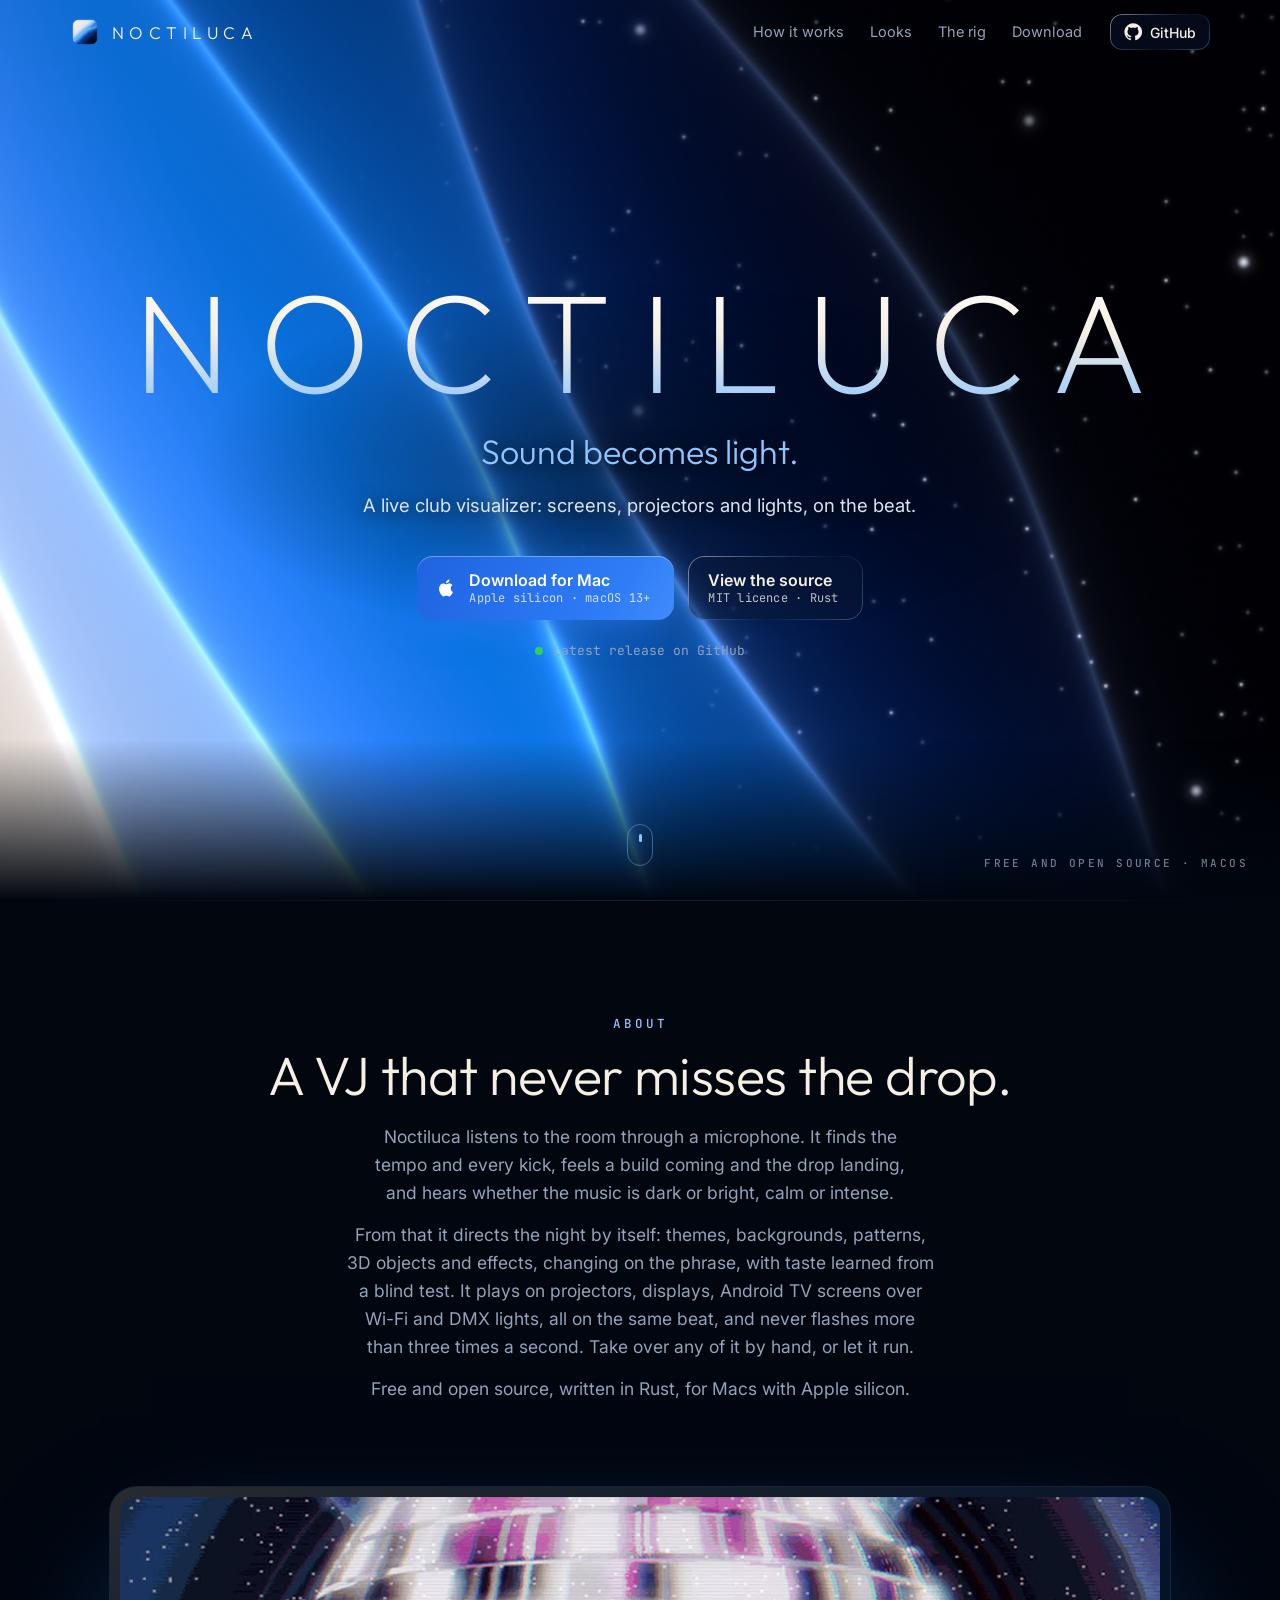
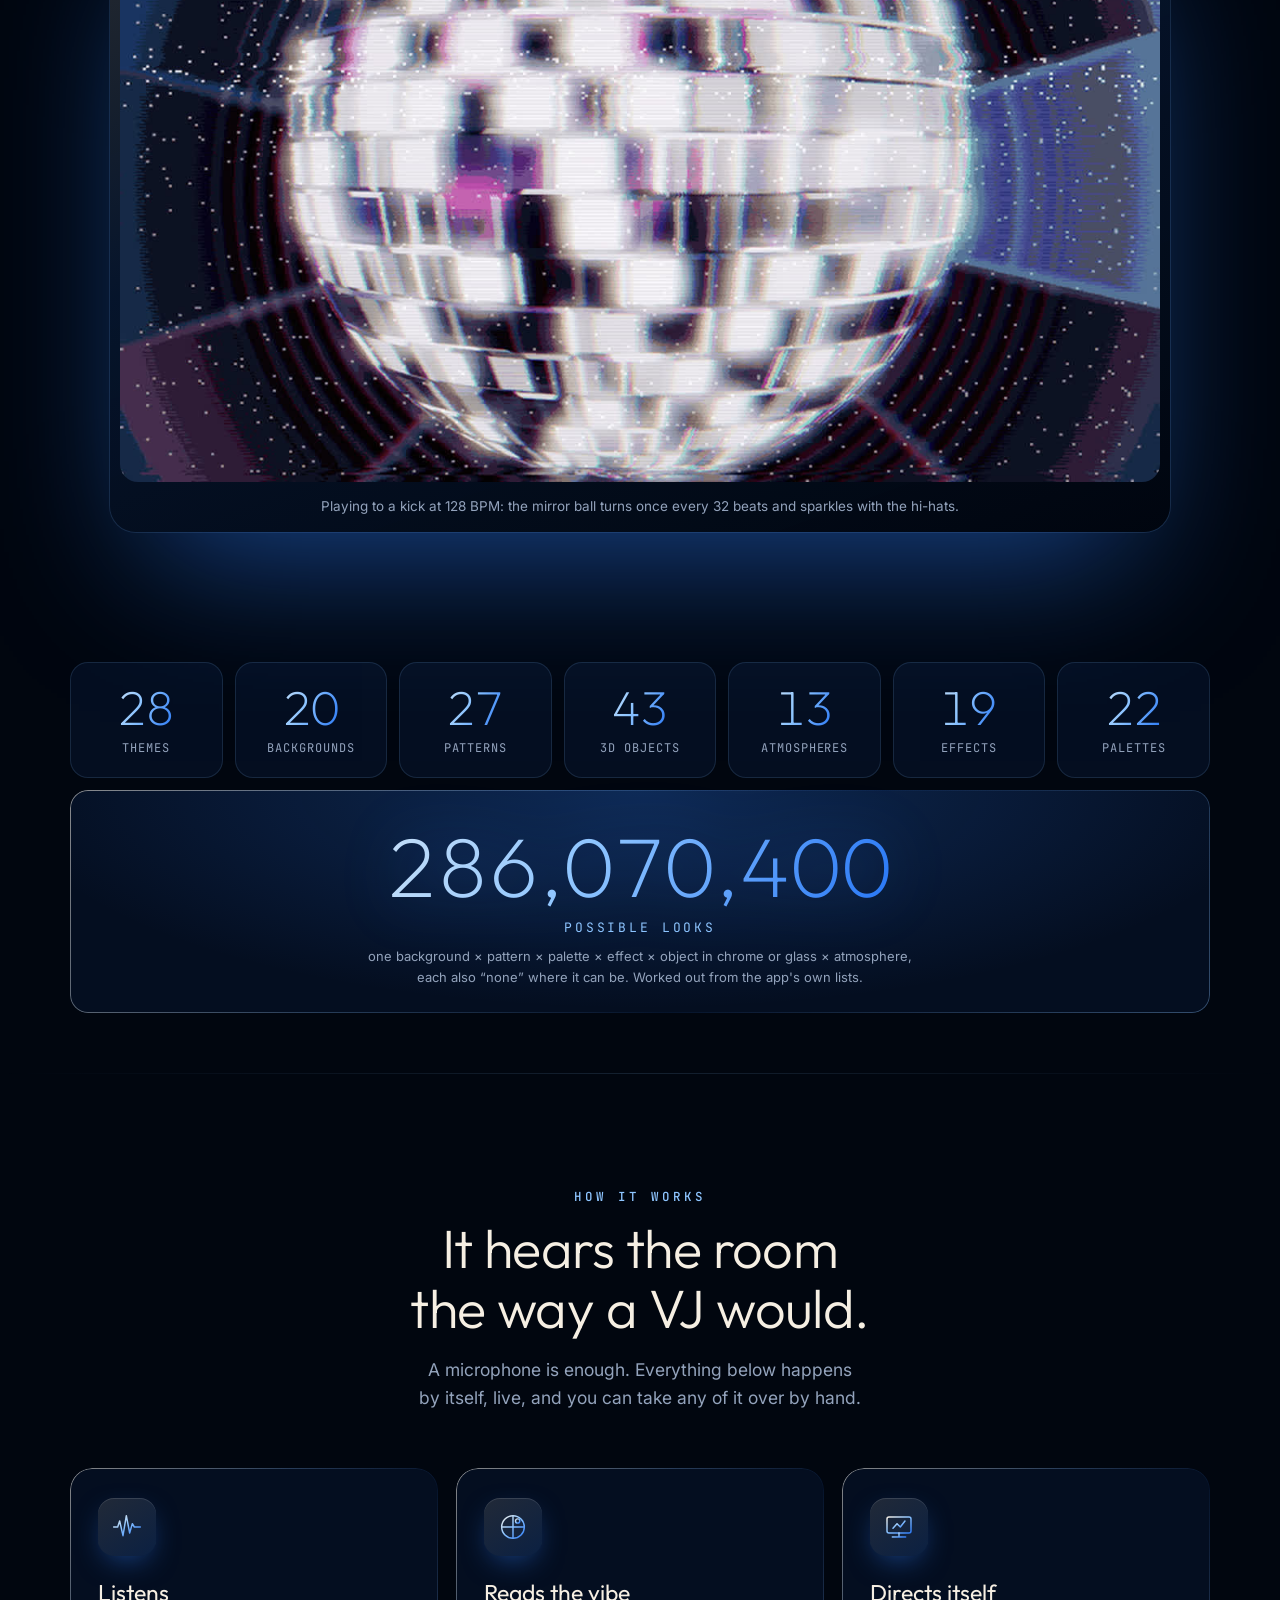
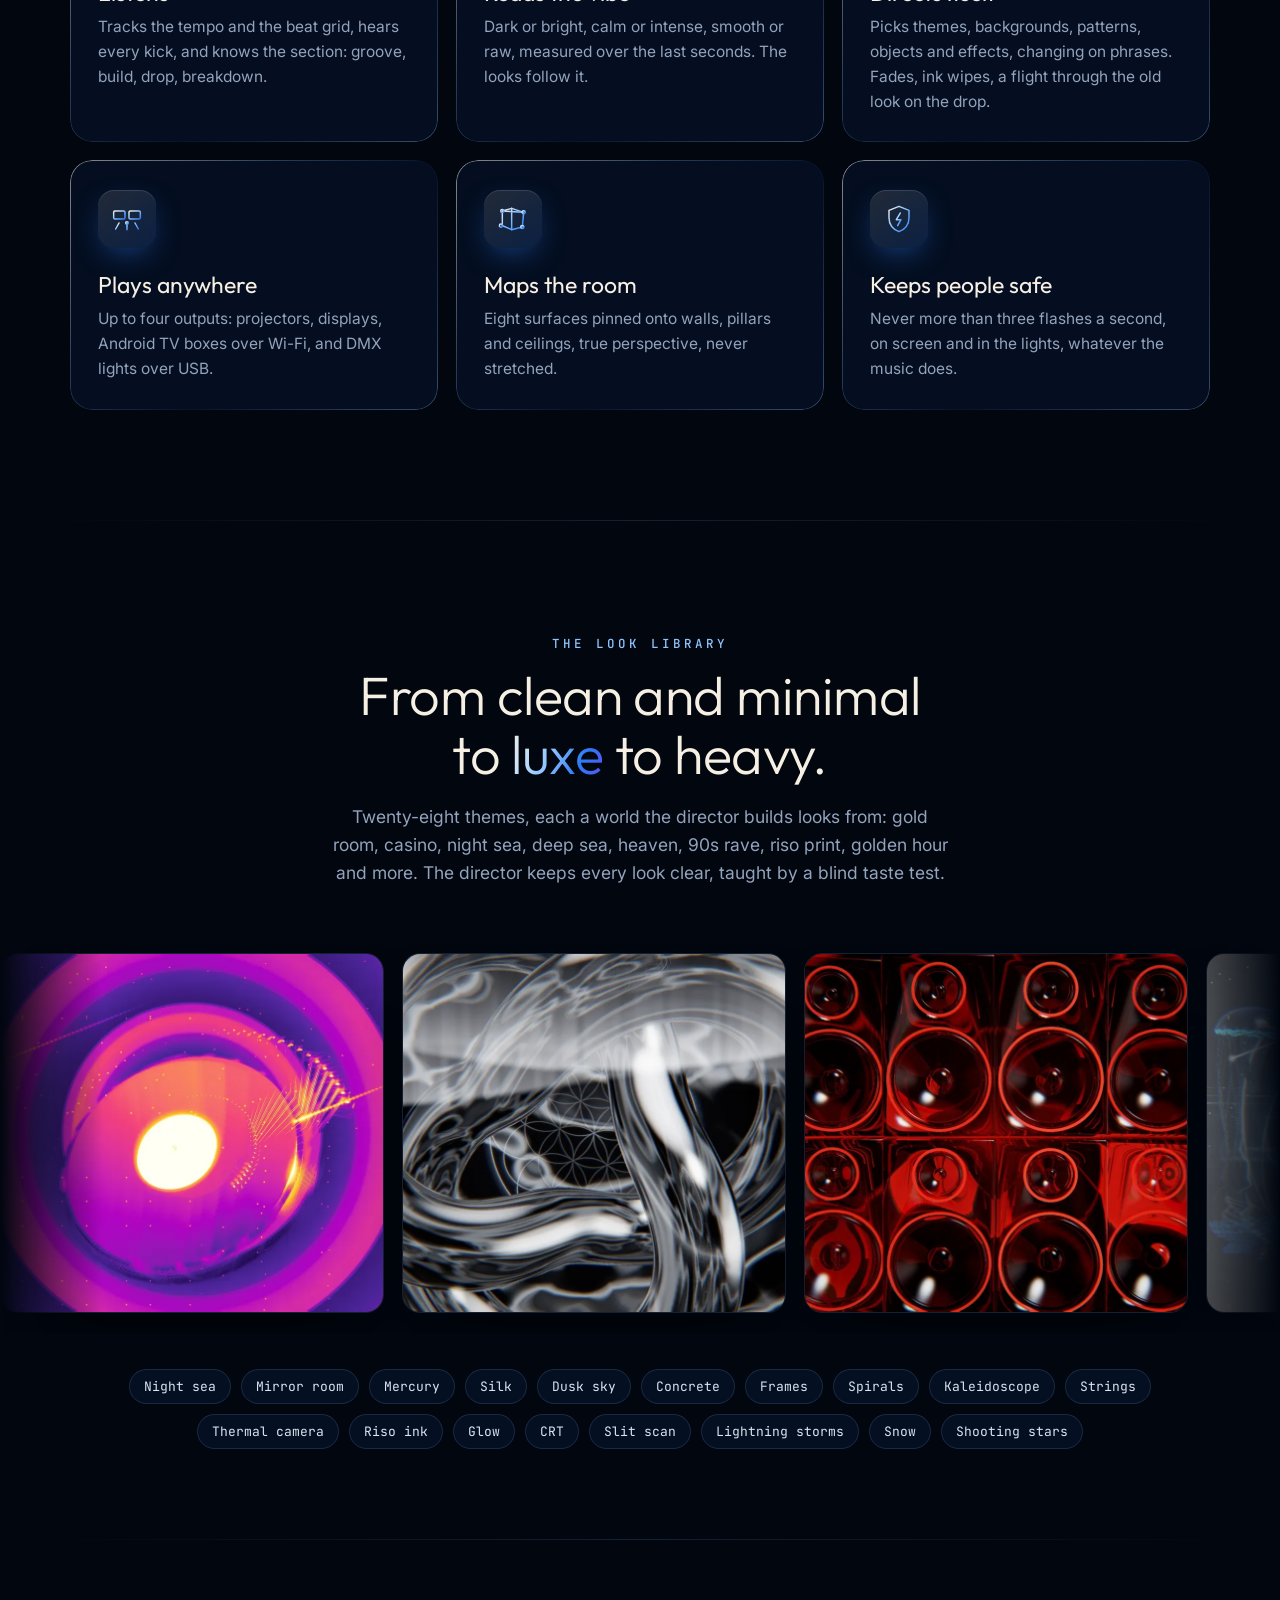
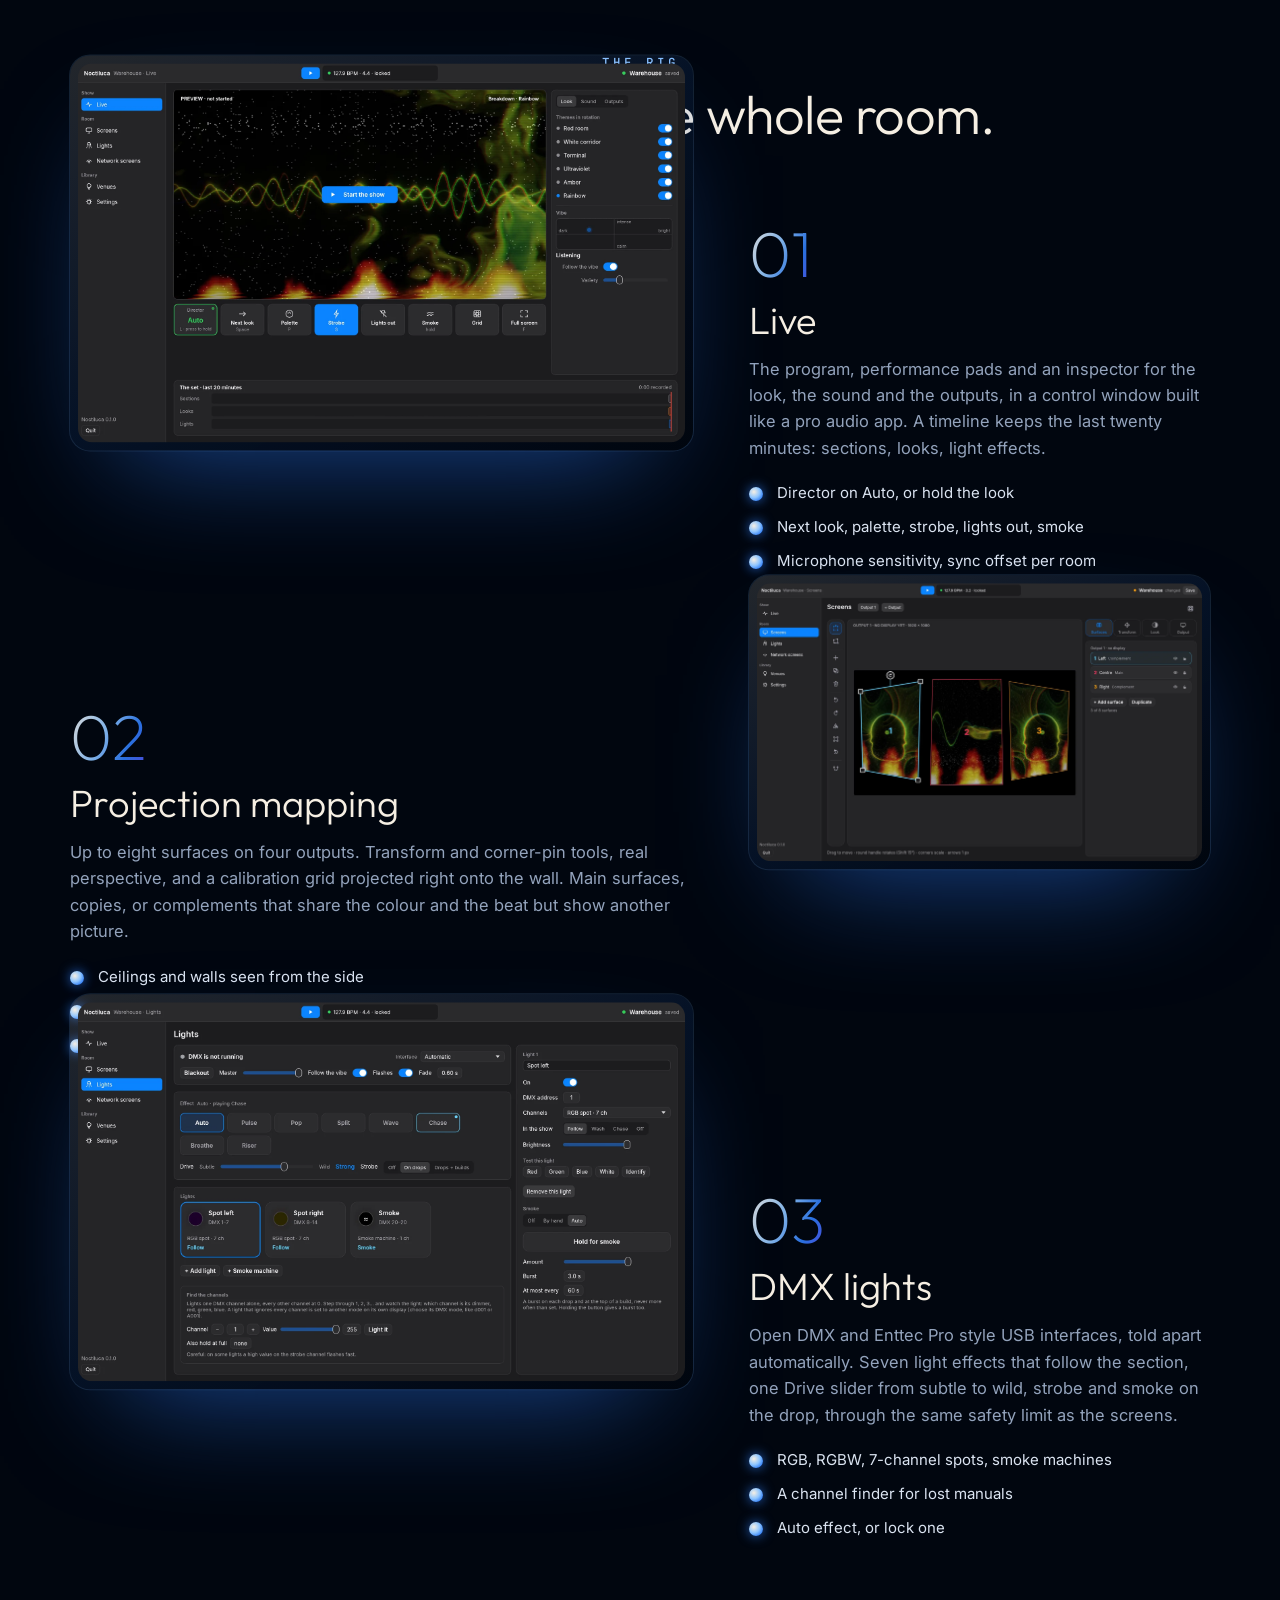
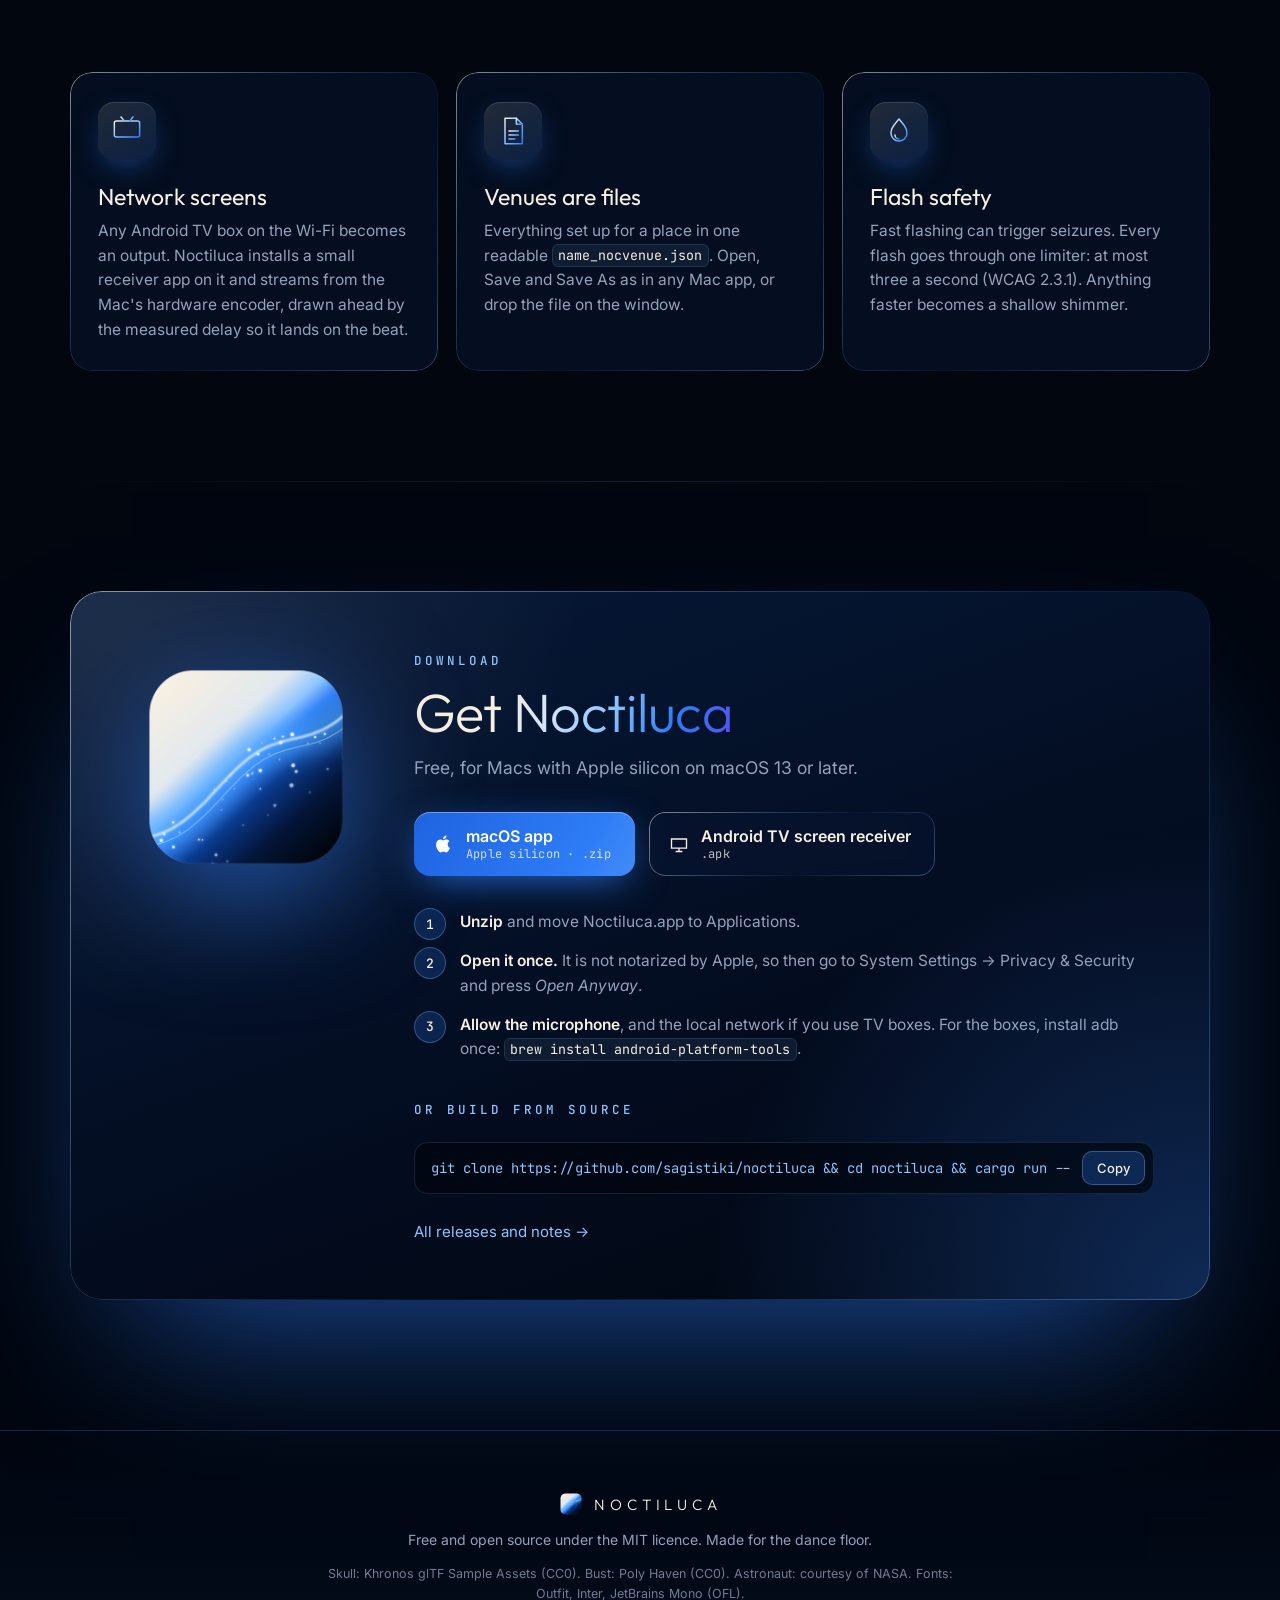
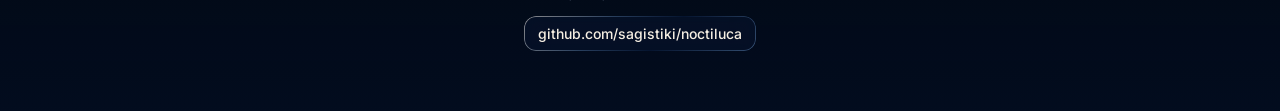
==== commit 8e30adfc: "A bigger library, and screens and lights that reconnect Library: - 19 new 3D objects: teddy bear, ko" ====
--- a/site/index.html
+++ b/site/index.html
@@ -99,15 +99,15 @@
         <figcaption>Playing to a kick at 128 BPM: the mirror ball turns once every 32 beats and sparkles with the hi-hats.</figcaption>
       </figure>
       <ul class="stats" aria-label="The look library">
-        <li data-reveal><b data-count="22" data-key="themes">22</b><span>themes</span></li>
+        <li data-reveal><b data-count="28" data-key="themes">28</b><span>themes</span></li>
         <li data-reveal style="--d:.05s"><b data-count="20" data-key="backgrounds">20</b><span>backgrounds</span></li>
-        <li data-reveal style="--d:.1s"><b data-count="22" data-key="patterns">22</b><span>patterns</span></li>
-        <li data-reveal style="--d:.15s"><b data-count="24" data-key="objects">24</b><span>3D objects</span></li>
+        <li data-reveal style="--d:.1s"><b data-count="27" data-key="patterns">27</b><span>patterns</span></li>
+        <li data-reveal style="--d:.15s"><b data-count="43" data-key="objects">43</b><span>3D objects</span></li>
         <li data-reveal style="--d:.2s"><b data-count="13" data-key="atmospheres">13</b><span>atmospheres</span></li>
         <li data-reveal style="--d:.25s"><b data-count="19" data-key="effects">19</b><span>effects</span></li>
         <li data-reveal style="--d:.3s"><b data-count="22" data-key="palettes">22</b><span>palettes</span></li>
         <li class="total" data-reveal style="--d:.36s">
-          <b data-count="130099200" data-total>130,099,200</b>
+          <b data-count="286070400" data-total>286,070,400</b>
           <span>possible looks</span>
           <small>one background × pattern × palette × effect × object in chrome or glass × atmosphere, each also “none” where it can be. Worked out from the app's own lists.</small>
         </li>
@@ -164,7 +164,7 @@
       <header class="head" data-reveal>
         <p class="kicker">The look library</p>
         <h2>From clean and minimal to <span class="grad">luxe</span> to heavy.</h2>
-        <p class="sub">Twenty-two themes, each a world the director builds looks from: gold room, marble hall, night sea, heat, riso print, golden hour, deep space and more. The director keeps every look clear, taught by a blind taste test.</p>
+        <p class="sub">Twenty-eight themes, each a world the director builds looks from: gold room, casino, night sea, deep sea, heaven, 90s rave, riso print, golden hour and more. The director keeps every look clear, taught by a blind taste test.</p>
       </header>
     </div>
     <div class="marquee" aria-label="Looks from the show">
